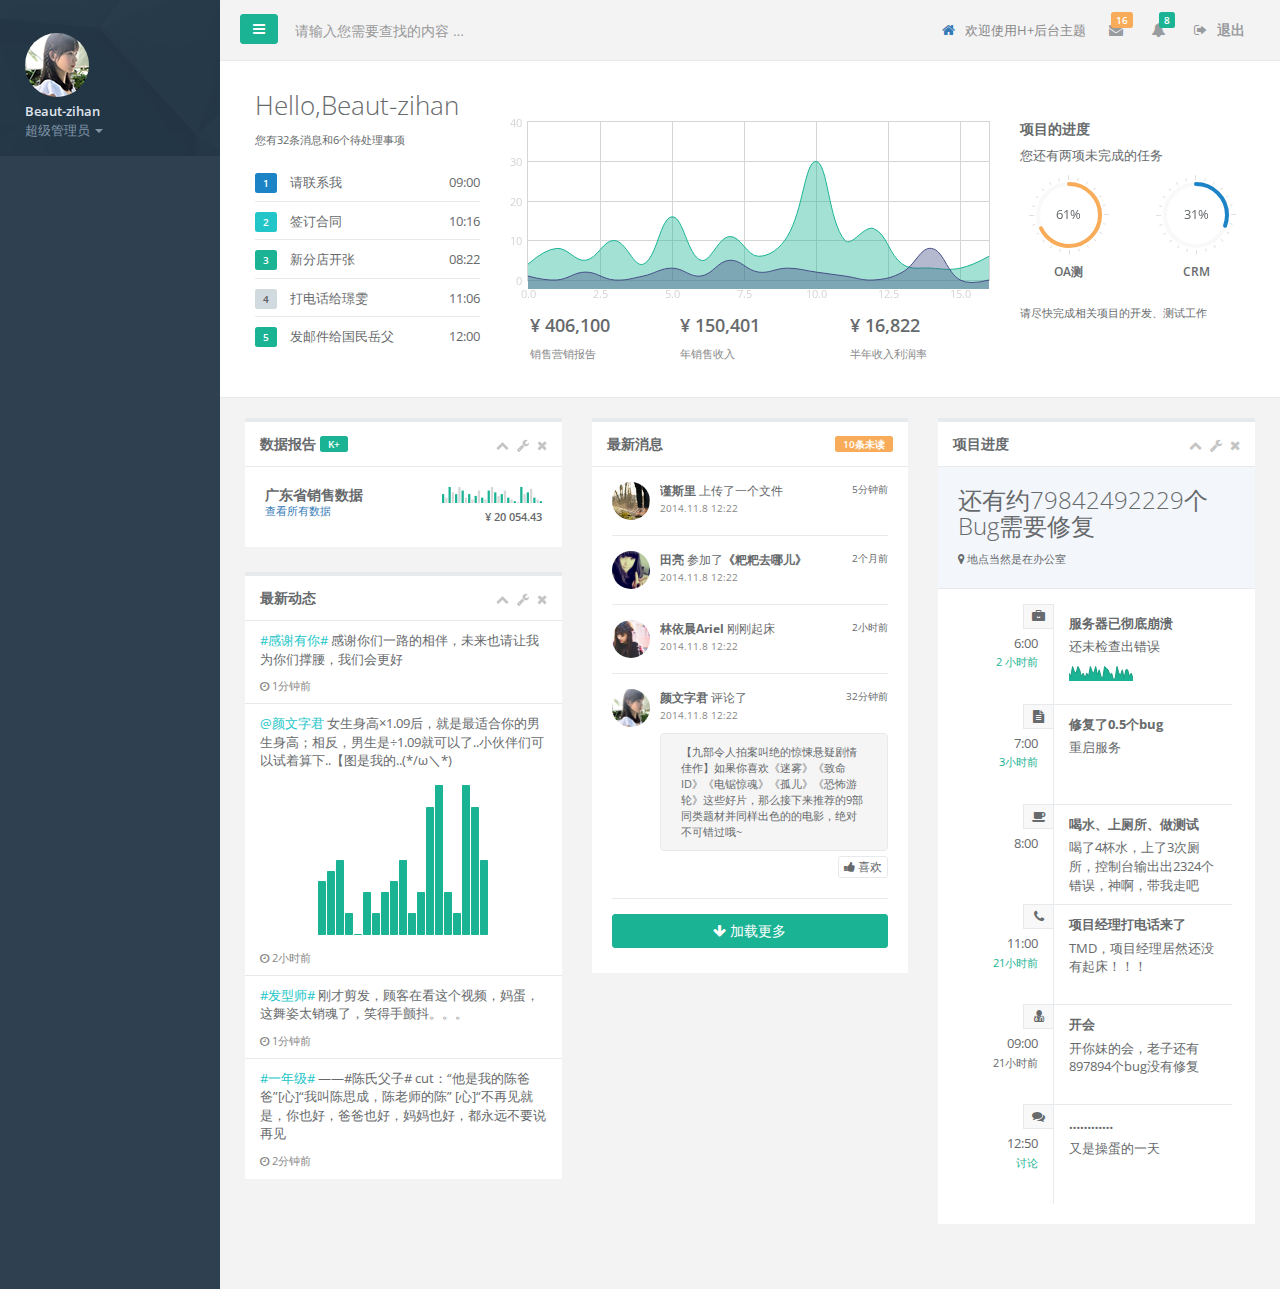
==== jfinal_maven/src/main/webapp/index.html @ b1e6da29 "dd" ====
<!DOCTYPE html>
<html>

<head>

    <meta charset="utf-8">
    <meta name="viewport" content="width=device-width, initial-scale=1.0"><meta name="renderer" content="webkit">

    <title>H+ 后台主题UI框架 - 主页</title>
    <meta name="keywords" content="H+后台主题,后台bootstrap框架,会员中心主题,后台HTML,响应式后台">
    <meta name="description" content="H+是一个完全响应式，基于Bootstrap3最新版本开发的扁平化主题，她采用了主流的左右两栏式布局，使用了Html5+CSS3等现代技术">

    <link href="css/bootstrap.min.css?v=3.4.0" rel="stylesheet">
    <link href="font-awesome/css/font-awesome.css" rel="stylesheet">

    <!-- Morris -->
    <link href="css/plugins/morris/morris-0.4.3.min.css" rel="stylesheet">

    <!-- Gritter -->
    <link href="js/plugins/gritter/jquery.gritter.css" rel="stylesheet">

    <link href="css/animate.css" rel="stylesheet">
    <link href="css/style.css?v=2.2.0" rel="stylesheet">

</head>

<body>
    <div id="wrapper">
        <nav class="navbar-default navbar-static-side" role="navigation">
            <div class="sidebar-collapse">
                <ul class="nav" id="side-menu">
                    <li class="nav-header">
                        <div class="dropdown profile-element"> <span>
                            <img alt="image" class="img-circle" src="img/profile_small.jpg" />
                             </span>
                            <a data-toggle="dropdown" class="dropdown-toggle" href="index.html#">
                                <span class="clear"> <span class="block m-t-xs"> <strong class="font-bold">Beaut-zihan</strong>
                             </span>  <span class="text-muted text-xs block">超级管理员 <b class="caret"></b></span> </span>
                            </a>
                            <ul class="dropdown-menu animated fadeInRight m-t-xs">
                                <li><a href="form_avatar.html">修改头像</a>
                                </li>
                                <li><a href="profile.html">个人资料</a>
                                </li>
                                <li><a href="contacts.html">联系我们</a>
                                </li>
                                <li><a href="mailbox.html">信箱</a>
                                </li>
                                <li class="divider"></li>
                                <li><a href="login.html">安全退出</a>
                                </li>
                            </ul>
                        </div>
                        <div class="logo-element">
                            H+
                        </div>
                   </li>
                    <!--<li class="active">
                        <a href="index.html"><i class="fa fa-th-large"></i> <span class="nav-label">主页</span> <span class="fa arrow"></span></a>
                        <ul class="nav nav-second-level">
                            <li class="active"><a href="index_1.html">主页示例一</a>
                            </li>
                            <li><a href="index_2.html">主页示例二</a>
                            </li>
                            <li><a href="index_3.html">主页示例三</a>
                            </li>
                            <li><a href="index_4.html">主页示例四</a>
                            </li>
                        </ul>
                    </li>
                    <li>
                        <a href="layouts.html"><i class="fa fa-columns"></i> <span class="nav-label">布局</span><span class="label label-danger pull-right">2.0</span></a>
                    </li><--></-->
                   
               </ul>
            </div>
        </nav>

        <div id="page-wrapper" class="gray-bg dashbard-1">
            <div class="row border-bottom">
                <nav class="navbar navbar-static-top" role="navigation" style="margin-bottom: 0">
                    <div class="navbar-header">
                        <a class="navbar-minimalize minimalize-styl-2 btn btn-primary "><i class="fa fa-bars"></i> </a>
                        <form role="search" class="navbar-form-custom" method="post" action="search_results.html">
                            <div class="form-group">
                                <input type="text" placeholder="请输入您需要查找的内容 …" class="form-control" name="top-search" id="top-search">
                            </div>
                        </form>
                    </div>
                    <ul class="nav navbar-top-links navbar-right">
                        <li>
                            <span class="m-r-sm text-muted welcome-message"><a href="index.html" title="返回首页"><i class="fa fa-home"></i></a>欢迎使用H+后台主题</span>
                        </li>
                        <li class="dropdown">
                            <a class="dropdown-toggle count-info" data-toggle="dropdown" href="index.html#">
                                <i class="fa fa-envelope"></i>  <span class="label label-warning">16</span>
                            </a>
                            <ul class="dropdown-menu dropdown-messages">
                                <li>
                                    <div class="dropdown-messages-box">
                                        <a href="profile.html" class="pull-left">
                                            <img alt="image" class="img-circle" src="img/a7.jpg">
                                        </a>
                                        <div class="media-body">
                                            <small class="pull-right">46小时前</small>
                                            <strong>小四</strong> 项目已处理完结
                                            <br>
                                            <small class="text-muted">3天前 2014.11.8</small>
                                        </div>
                                    </div>
                                </li>
                                <li class="divider"></li>
                                <li>
                                    <div class="dropdown-messages-box">
                                        <a href="profile.html" class="pull-left">
                                            <img alt="image" class="img-circle" src="img/a4.jpg">
                                        </a>
                                        <div class="media-body ">
                                            <small class="pull-right text-navy">25小时前</small>
                                            <strong>国民岳父</strong> 这是一条测试信息
                                            <br>
                                            <small class="text-muted">昨天</small>
                                        </div>
                                    </div>
                                </li>
                                <li class="divider"></li>
                                <li>
                                    <div class="text-center link-block">
                                        <a href="mailbox.html">
                                            <i class="fa fa-envelope"></i>  <strong> 查看所有消息</strong>
                                        </a>
                                    </div>
                                </li>
                            </ul>
                        </li>
                        <li class="dropdown">
                            <a class="dropdown-toggle count-info" data-toggle="dropdown" href="index.html#">
                                <i class="fa fa-bell"></i>  <span class="label label-primary">8</span>
                            </a>
                            <ul class="dropdown-menu dropdown-alerts">
                                <li>
                                    <a href="mailbox.html">
                                        <div>
                                            <i class="fa fa-envelope fa-fw"></i> 您有16条未读消息
                                            <span class="pull-right text-muted small">4分钟前</span>
                                        </div>
                                    </a>
                                </li>
                                <li class="divider"></li>
                                <li>
                                    <a href="profile.html">
                                        <div>
                                            <i class="fa fa-qq fa-fw"></i> 3条新回复
                                            <span class="pull-right text-muted small">12分钟钱</span>
                                        </div>
                                    </a>
                                </li>
                                <li class="divider"></li>
                                <li>
                                    <div class="text-center link-block">
                                        <a href="notifications.html">
                                            <strong>查看所有 </strong>
                                            <i class="fa fa-angle-right"></i>
                                        </a>
                                    </div>
                                </li>
                            </ul>
                        </li>


                        <li>
                            <a href="login.html">
                                <i class="fa fa-sign-out"></i> 退出
                            </a>
                        </li>
                    </ul>

                </nav>
            </div>
            <div class="row  border-bottom white-bg dashboard-header">
                <div class="col-sm-3">
                    <h2>Hello,Beaut-zihan</h2>
                    <small>您有32条消息和6个待处理事项</small>
                    <ul class="list-group clear-list m-t">
                        <li class="list-group-item fist-item">
                            <span class="pull-right">
                                    09:00
                                </span>
                            <span class="label label-success">1</span> 请联系我
                        </li>
                        <li class="list-group-item">
                            <span class="pull-right">
                                    10:16
                                </span>
                            <span class="label label-info">2</span> 签订合同
                        </li>
                        <li class="list-group-item">
                            <span class="pull-right">
                                    08:22
                                </span>
                            <span class="label label-primary">3</span> 新分店开张
                        </li>
                        <li class="list-group-item">
                            <span class="pull-right">
                                    11:06
                                </span>
                            <span class="label label-default">4</span> 打电话给璟雯
                        </li>
                        <li class="list-group-item">
                            <span class="pull-right">
                                    12:00
                                </span>
                            <span class="label label-primary">5</span> 发邮件给国民岳父
                        </li>
                    </ul>
                </div>
                <div class="col-sm-6">
                    <div class="flot-chart dashboard-chart">
                        <div class="flot-chart-content" id="flot-dashboard-chart"></div>
                    </div>
                    <div class="row text-left">
                        <div class="col-xs-4">
                            <div class=" m-l-md">
                                <span class="h4 font-bold m-t block">&yen; 406,100</span>
                                <small class="text-muted m-b block">销售营销报告</small>
                            </div>
                        </div>
                        <div class="col-xs-4">
                            <span class="h4 font-bold m-t block">&yen; 150,401</span>
                            <small class="text-muted m-b block">年销售收入</small>
                        </div>
                        <div class="col-xs-4">
                            <span class="h4 font-bold m-t block">&yen; 16,822</span>
                            <small class="text-muted m-b block">半年收入利润率</small>
                        </div>

                    </div>
                </div>
                <div class="col-sm-3">
                    <div class="statistic-box">
                        <h4>
                            项目的进度
                        </h4>
                        <p>
                            您还有两项未完成的任务
                        </p>
                        <div class="row text-center">
                            <div class="col-lg-6">
                                <div class="chart easypiechart inline" data-percent="73"><span class="easypie-text">61%</span>
                                </div>
                                <h5>OA测</h5>
                            </div>
                            <div class="col-lg-6">
                                <div class="chart2 easypiechart inline" data-percent="33"><span class="easypie-text">31%</span>
                                </div>
                                <h5>CRM</h5>
                            </div>
                        </div>
                        <div class="m-t">
                            <small>请尽快完成相关项目的开发、测试工作</small>
                        </div>

                    </div>
                </div>

            </div>
            <div class="row">
                <div class="col-lg-12">
                    <div class="wrapper wrapper-content">
                        <div class="row">
                            <div class="col-lg-4">
                                <div class="ibox float-e-margins">
                                    <div class="ibox-title">
                                        <h5>数据报告</h5>  <span class="label label-primary">K+</span>
                                        <div class="ibox-tools">
                                            <a class="collapse-link">
                                                <i class="fa fa-chevron-up"></i>
                                            </a>
                                            <a class="dropdown-toggle" data-toggle="dropdown" href="index.html#">
                                                <i class="fa fa-wrench"></i>
                                            </a>
                                            <ul class="dropdown-menu dropdown-user">
                                                <li><a href="index.html#">选项1</a>
                                                </li>
                                                <li><a href="index.html#">选项2</a>
                                                </li>
                                            </ul>
                                            <a class="close-link">
                                                <i class="fa fa-times"></i>
                                            </a>
                                        </div>
                                    </div>
                                    <div class="ibox-content">
                                        <div>

                                            <div class="pull-right text-right">

                                                <span class="bar_dashboard">5,3,9,6,5,9,7,3,5,2,4,7,3,2,7,9,6,4,5,7,3,2,1,0,9,5,6,8,3,2,1</span>
                                                <br/>
                                                <small class="font-bold">&yen; 20 054.43</small>
                                            </div>
                                            <h4>广东省销售数据
                                            <br/>
                                            <small class="m-r"><a href="graph_flot.html"> 查看所有数据</a> </small>
                                        </h4>
                                        </div>
                                    </div>
                                </div>
                                <div class="ibox float-e-margins">
                                    <div class="ibox-title">
                                        <h5>最新动态</h5>
                                        <div class="ibox-tools">
                                            <a class="collapse-link">
                                                <i class="fa fa-chevron-up"></i>
                                            </a>
                                            <a class="dropdown-toggle" data-toggle="dropdown" href="index.html#">
                                                <i class="fa fa-wrench"></i>
                                            </a>
                                            <ul class="dropdown-menu dropdown-user">
                                                <li><a href="index.html#">选项1</a>
                                                </li>
                                                <li><a href="index.html#">选项2</a>
                                                </li>
                                            </ul>
                                            <a class="close-link">
                                                <i class="fa fa-times"></i>
                                            </a>
                                        </div>
                                    </div>
                                    <div class="ibox-content no-padding">
                                        <ul class="list-group">
                                            <li class="list-group-item">
                                                <p><a class="text-info" href="index.html#">#感谢有你#</a> 感谢你们一路的相伴，未来也请让我为你们撑腰，我们会更好</p>
                                                <small class="block text-muted"><i class="fa fa-clock-o"></i> 1分钟前</small>
                                            </li>
                                            <li class="list-group-item">
                                                <p><a class="text-info" href="index.html#">@颜文字君</a> 女生身高×1.09后，就是最适合你的男生身高；相反，男生是÷1.09就可以了..小伙伴们可以试着算下..【图是我的..(*/ω＼*)</p>
                                                <div class="text-center m">
                                                    <span id="sparkline8"></span>
                                                </div>
                                                <small class="block text-muted"><i class="fa fa-clock-o"></i> 2小时前</small>
                                            </li>

                                            <li class="list-group-item">
                                                <p><a class="text-info" href="index.html#">#发型师#</a> 刚才剪发，顾客在看这个视频，妈蛋，这舞姿太销魂了，笑得手颤抖。。。</p>
                                                <small class="block text-muted"><i class="fa fa-clock-o"></i> 1分钟前</small>
                                            </li>
                                            <li class="list-group-item">
                                                <p><a class="text-info" href="index.html#">#一年级#</a> ——#陈氏父子# cut：“他是我的陈爸爸”[心]“我叫陈思成，陈老师的陈” [心]“不再见就是，你也好，爸爸也好，妈妈也好，都永远不要说再见</p>
                                                <small class="block text-muted"><i class="fa fa-clock-o"></i> 2分钟前</small>
                                            </li>
                                        </ul>
                                    </div>
                                </div>
                            </div>
                            <div class="col-lg-4">
                                <div class="ibox float-e-margins">
                                    <div class="ibox-title">
                                        <h5>最新消息</h5>
                                        <div class="ibox-tools">
                                            <span class="label label-warning-light">10条未读</span>
                                        </div>
                                    </div>
                                    <div class="ibox-content">

                                        <div>
                                            <div class="feed-activity-list">

                                                <div class="feed-element">
                                                    <a href="profile.html" class="pull-left">
                                                        <img alt="image" class="img-circle" src="img/profile.jpg">
                                                    </a>
                                                    <div class="media-body ">
                                                        <small class="pull-right">5分钟前</small>
                                                        <strong>谨斯里</strong> 上传了一个文件
                                                        <br>
                                                        <small class="text-muted">2014.11.8 12:22</small>

                                                    </div>
                                                </div>

                                                <div class="feed-element">
                                                    <a href="profile.html" class="pull-left">
                                                        <img alt="image" class="img-circle" src="img/a2.jpg">
                                                    </a>
                                                    <div class="media-body ">
                                                        <small class="pull-right">2个月前</small>
                                                        <strong>田亮</strong> 参加了<strong>《粑粑去哪儿》</strong> 
                                                        <br>
                                                        <small class="text-muted">2014.11.8 12:22</small>
                                                    </div>
                                                </div>
                                                <div class="feed-element">
                                                    <a href="profile.html" class="pull-left">
                                                        <img alt="image" class="img-circle" src="img/a3.jpg">
                                                    </a>
                                                    <div class="media-body ">
                                                        <small class="pull-right">2小时前</small>
                                                        <strong>林依晨Ariel</strong> 刚刚起床
                                                        <br>
                                                        <small class="text-muted">2014.11.8 12:22</small>
                                                    </div>
                                                </div>
                                                <div class="feed-element">
                                                    <a href="profile.html" class="pull-left">
                                                        <img alt="image" class="img-circle" src="img/a5.jpg">
                                                    </a>
                                                    <div class="media-body ">
                                                        <small class="pull-right">32分钟前</small>
                                                        <strong>颜文字君</strong> 评论了
                                                        <br>
                                                        <small class="text-muted">2014.11.8 12:22</small>
                                                        <div class="well">
                                                            【九部令人拍案叫绝的惊悚悬疑剧情佳作】如果你喜欢《迷雾》《致命ID》《电锯惊魂》《孤儿》《恐怖游轮》这些好片，那么接下来推荐的9部同类题材并同样出色的的电影，绝对不可错过哦~
                                                        </div>
                                                        <div class="pull-right">
                                                            <a class="btn btn-xs btn-white"><i class="fa fa-thumbs-up"></i> 喜欢 </a>
                                                        </div>
                                                    </div>
                                                </div>
                                            </div>

                                            <button class="btn btn-primary btn-block m-t"><i class="fa fa-arrow-down"></i> 加载更多</button>

                                        </div>

                                    </div>
                                </div>

                            </div>
                            <div class="col-lg-4">
                                <div class="ibox float-e-margins">
                                    <div class="ibox-title">
                                        <h5>项目进度</h5>
                                        <div class="ibox-tools">
                                            <a class="collapse-link">
                                                <i class="fa fa-chevron-up"></i>
                                            </a>
                                            <a class="dropdown-toggle" data-toggle="dropdown" href="index.html#">
                                                <i class="fa fa-wrench"></i>
                                            </a>
                                            <ul class="dropdown-menu dropdown-user">
                                                <li><a href="index.html#">选项1</a>
                                                </li>
                                                <li><a href="index.html#">选项2</a>
                                                </li>
                                            </ul>
                                            <a class="close-link">
                                                <i class="fa fa-times"></i>
                                            </a>
                                        </div>
                                    </div>
                                    <div class="ibox-content ibox-heading">
                                        <h3>还有约79842492229个Bug需要修复</h3>
                                        <small><i class="fa fa-map-marker"></i> 地点当然是在办公室</small>
                                    </div>
                                    <div class="ibox-content timeline">

                                        <div class="timeline-item">
                                            <div class="row">
                                                <div class="col-xs-3 date">
                                                    <i class="fa fa-briefcase"></i>
                                                    6:00
                                                    <br/>
                                                    <small class="text-navy">2 小时前</small>
                                                </div>
                                                <div class="col-xs-7 content no-top-border">
                                                    <p class="m-b-xs"><strong>服务器已彻底崩溃</strong>
                                                    </p>

                                                    <p>还未检查出错误</p>

                                                    <p><span data-diameter="40" class="updating-chart">5,3,9,6,5,9,7,3,5,2,5,3,9,6,5,9,4,7,3,2,9,8,7,4,5,1,2,9,5,4,7,2,7,7,3,5,2</span>
                                                    </p>
                                                </div>
                                            </div>
                                        </div>
                                        <div class="timeline-item">
                                            <div class="row">
                                                <div class="col-xs-3 date">
                                                    <i class="fa fa-file-text"></i>
                                                    7:00
                                                    <br/>
                                                    <small class="text-navy">3小时前</small>
                                                </div>
                                                <div class="col-xs-7 content">
                                                    <p class="m-b-xs"><strong>修复了0.5个bug</strong>
                                                    </p>
                                                    <p>重启服务</p>
                                                </div>
                                            </div>
                                        </div>
                                        <div class="timeline-item">
                                            <div class="row">
                                                <div class="col-xs-3 date">
                                                    <i class="fa fa-coffee"></i>
                                                    8:00
                                                    <br/>
                                                </div>
                                                <div class="col-xs-7 content">
                                                    <p class="m-b-xs"><strong>喝水、上厕所、做测试</strong>
                                                    </p>
                                                    <p>
                                                        喝了4杯水，上了3次厕所，控制台输出出2324个错误，神啊，带我走吧
                                                    </p>
                                                </div>
                                            </div>
                                        </div>
                                        <div class="timeline-item">
                                            <div class="row">
                                                <div class="col-xs-3 date">
                                                    <i class="fa fa-phone"></i>
                                                    11:00
                                                    <br/>
                                                    <small class="text-navy">21小时前</small>
                                                </div>
                                                <div class="col-xs-7 content">
                                                    <p class="m-b-xs"><strong>项目经理打电话来了</strong>
                                                    </p>
                                                    <p>
                                                        TMD，项目经理居然还没有起床！！！
                                                    </p>
                                                </div>
                                            </div>
                                        </div>
                                        <div class="timeline-item">
                                            <div class="row">
                                                <div class="col-xs-3 date">
                                                    <i class="fa fa-user-md"></i>
                                                    09:00
                                                    <br/>
                                                    <small>21小时前</small>
                                                </div>
                                                <div class="col-xs-7 content">
                                                    <p class="m-b-xs"><strong>开会</strong>
                                                    </p>
                                                    <p>
                                                        开你妹的会，老子还有897894个bug没有修复
                                                    </p>
                                                </div>
                                            </div>
                                        </div>
                                        <div class="timeline-item">
                                            <div class="row">
                                                <div class="col-xs-3 date">
                                                    <i class="fa fa-comments"></i>
                                                    12:50
                                                    <br/>
                                                    <small class="text-navy">讨论</small>
                                                </div>
                                                <div class="col-xs-7 content">
                                                    <p class="m-b-xs"><strong>…………</strong>
                                                    </p>
                                                    <p>
                                                        又是操蛋的一天
                                                    </p>
                                                </div>
                                            </div>
                                        </div>

                                    </div>
                                </div>
                            </div>

                        </div>
                    </div>
                    <div class="footer" style="display: none;">
                        <div class="pull-right">
                            By：<a href="http://www.zi-han.net" target="_blank">zihan's blog</a>
                        </div>
                        <div>
                            <strong>Copyright</strong> H+ &copy; 2014
                        </div>
                    </div>
                </div>
            </div>

        </div>
    </div>


    <!-- Mainly scripts -->
    <script src="js/jquery-2.1.1.min.js"></script>
    <script src="js/bootstrap.min.js?v=3.4.0"></script>
    <script src="js/plugins/metisMenu/jquery.metisMenu.js"></script>
    <script src="js/plugins/slimscroll/jquery.slimscroll.min.js"></script>
    
    <!-- 菜单 -->
    <script src="js/demo1/main.js"></script>
    <script src="js/demo1/meun.js"></script>


    <!-- Flot -->
    <script src="js/plugins/flot/jquery.flot.js"></script>
    <script src="js/plugins/flot/jquery.flot.tooltip.min.js"></script>
    <script src="js/plugins/flot/jquery.flot.spline.js"></script>
    <script src="js/plugins/flot/jquery.flot.resize.js"></script>
    <script src="js/plugins/flot/jquery.flot.pie.js"></script>

    <!-- Peity -->
    <script src="js/plugins/peity/jquery.peity.min.js"></script>
    <script src="js/demo/peity-demo.js"></script>

    <!-- Custom and plugin javascript -->
    <script src="js/hplus.js?v=2.2.0"></script>
    <script src="js/plugins/pace/pace.min.js"></script>

    <!-- jQuery UI -->
    <script src="js/plugins/jquery-ui/jquery-ui.min.js"></script>

    <!-- GITTER -->
    <script src="js/plugins/gritter/jquery.gritter.min.js"></script>

    <!-- EayPIE -->
    <script src="js/plugins/easypiechart/jquery.easypiechart.js"></script>

    <!-- Sparkline -->
    <script src="js/plugins/sparkline/jquery.sparkline.min.js"></script>

    <!-- Sparkline demo data  -->
    <script src="js/demo/sparkline-demo.js"></script>
    
    <!--弹框-->
    <script src="layer/layer.js"></script>

    <script>
        $(document).ready(function () {
            WinMove();
            setTimeout(function () {
                $.gritter.add({
                    title: '您有2条未读信息',
                    text: '请前往<a href="mailbox.html" class="text-warning">收件箱</a>查看今日任务',
                    time: 10000
                });
            }, 2000);


            $('.chart').easyPieChart({
                barColor: '#f8ac59',
                //                scaleColor: false,
                scaleLength: 5,
                lineWidth: 4,
                size: 80
            });

            $('.chart2').easyPieChart({
                barColor: '#1c84c6',
                //                scaleColor: false,
                scaleLength: 5,
                lineWidth: 4,
                size: 80
            });

            var data1 = [
                [0, 4], [1, 8], [2, 5], [3, 10], [4, 4], [5, 16], [6, 5], [7, 11], [8, 6], [9, 11], [10, 30], [11, 10], [12, 13], [13, 4], [14, 3], [15, 3], [16, 6]
            ];
            var data2 = [
                [0, 1], [1, 0], [2, 2], [3, 0], [4, 1], [5, 3], [6, 1], [7, 5], [8, 2], [9, 3], [10, 2], [11, 1], [12, 0], [13, 2], [14, 8], [15, 0], [16, 0]
            ];
            $("#flot-dashboard-chart").length && $.plot($("#flot-dashboard-chart"), [
                data1, data2
            ], {
                series: {
                    lines: {
                        show: false,
                        fill: true
                    },
                    splines: {
                        show: true,
                        tension: 0.4,
                        lineWidth: 1,
                        fill: 0.4
                    },
                    points: {
                        radius: 0,
                        show: true
                    },
                    shadowSize: 2
                },
                grid: {
                    hoverable: true,
                    clickable: true,
                    tickColor: "#d5d5d5",
                    borderWidth: 1,
                    color: '#d5d5d5'
                },
                colors: ["#1ab394", "#464f88"],
                xaxis: {},
                yaxis: {
                    ticks: 4
                },
                tooltip: false
            });
        });
    </script>	
</body>

</html>
---- jfinal_maven/src/main/webapp/css/plugins/morris/morris-0.4.3.min.css ----
.morris-hover{position:absolute;z-index:1000;}.morris-hover.morris-default-style{border-radius:10px;padding:6px;color:#666;background:rgba(255, 255, 255, 0.8);border:solid 2px rgba(230, 230, 230, 0.8);font-family:sans-serif;font-size:12px;text-align:center;}.morris-hover.morris-default-style .morris-hover-row-label{font-weight:bold;margin:0.25em 0;}
.morris-hover.morris-default-style .morris-hover-point{white-space:nowrap;margin:0.1em 0;}
---- jfinal_maven/src/main/webapp/css/style.css ----
/*@import url("http://fonts.useso.com/css?family=Open+Sans:300,400,600,700&amp;lang=en");*/
@import url("http://fonts.googleapis.com/css?family=Open+Sans:300,400,600,700&amp;lang=en");
/*
 *
 *   H+ - Admin Theme
 *   version 2.2.0
 *
*/
h1,
h2,
h3,
h4,
h5,
h6 {
  font-weight: 100;
}
h1 {
  font-size: 30px;
}
h2 {
  font-size: 24px;
}
h3 {
  font-size: 16px;
}
h4 {
  font-size: 14px;
}
h5 {
  font-size: 12px;
}
h6 {
  font-size: 10px;
}
h3,
h4,
h5 {
  margin-top: 5px;
  font-weight: 600;
}
.nav > li > a {
  color: #a7b1c2;
  font-weight: 600;
  padding: 14px 20px 14px 25px;
}
.nav.navbar-right > li > a {
  color: #999c9e;
}
.nav > li.active > a {
  color: #ffffff;
}
.navbar-default .nav > li > a:hover,
.navbar-default .nav > li > a:focus {
  background-color: #293846;
  color: white;
}
.nav .open > a,
.nav .open > a:hover,
.nav .open > a:focus {
  background: #fff;
}
.nav.navbar-top-links > li > a:hover,
.nav.navbar-top-links > li > a:focus {
  background-color: transparent;
}
.nav > li > a i {
  margin-right: 6px;
}
.navbar {
  border: 0;
}
.navbar-default {
  background-color: transparent;
  border-color: #2f4050;
}
.navbar-top-links li {
  display: inline-block;
}
.navbar-top-links li:last-child {
  margin-right: 40px;
}

body.body-small .navbar-top-links li:last-child {
    margin-right: 10px;
}
.navbar-top-links li a {
  padding: 20px 10px;
  min-height: 50px;
}
.dropdown-menu {
  border: medium none;
  border-radius: 3px;
  box-shadow: 0 0 3px rgba(86, 96, 117, 0.7);
  display: none;
  float: left;
  font-size: 12px;
  left: 0;
  list-style: none outside none;
  padding: 0;
  position: absolute;
  text-shadow: none;
  top: 100%;
  z-index: 1000;
}
.dropdown-menu > li > a {
  border-radius: 3px;
  color: inherit;
  line-height: 25px;
  margin: 4px;
  text-align: left;
  font-weight: normal;
}
.dropdown-menu > li > a.font-bold {
  font-weight: 600;
}
.navbar-top-links .dropdown-menu li {
  display: block;
}
.navbar-top-links .dropdown-menu li:last-child {
  margin-right: 0;
}
.navbar-top-links .dropdown-menu li a {
  padding: 3px 20px;
  min-height: 0;
}
.navbar-top-links .dropdown-menu li a div {
  white-space: normal;
}
.navbar-top-links .dropdown-messages,
.navbar-top-links .dropdown-tasks,
.navbar-top-links .dropdown-alerts {
  width: 310px;
  min-width: 0;
}
.navbar-top-links .dropdown-messages {
  margin-left: 5px;
}
.navbar-top-links .dropdown-tasks {
  margin-left: -59px;
}
.navbar-top-links .dropdown-alerts {
  margin-left: -123px;
}
.navbar-top-links .dropdown-user {
  right: 0;
  left: auto;
}
.dropdown-messages,
.dropdown-alerts {
  padding: 10px 10px 10px 10px;
}
.dropdown-messages li a,
.dropdown-alerts li a {
  font-size: 12px;
}
.dropdown-messages li em,
.dropdown-alerts li em {
  font-size: 10px;
}
.nav.navbar-top-links .dropdown-alerts a {
  font-size: 12px;
}
.nav-header {
  padding: 33px 25px;
  background: url("patterns/header-profile.png") no-repeat;
}
.pace-done .nav-header {
  transition: all 0.5s;
}
.nav > li.active {
  border-left: 4px solid #19aa8d;
  background: #293846;
}
.nav.nav-second-level > li.active {
  border: none;
}
.nav.nav-second-level.collapse[style] {
  height: auto !important;
}
.nav-header a {
  color: #DFE4ED;
}
.nav-header .text-muted {
  color: #8095a8;
}
.minimalize-styl-2 {
  padding: 4px 12px;
  margin: 14px 5px 5px 20px;
  font-size: 14px;
  float: left;
}
.navbar-form-custom {
  float: left;
  height: 50px;
  padding: 0;
  width: 200px;
  display: inline-table;
}
.navbar-form-custom .form-group {
  margin-bottom: 0;
}
.nav.navbar-top-links a {
  font-size: 14px;
}
.navbar-form-custom .form-control {
  background: none repeat scroll 0 0 rgba(0, 0, 0, 0);
  border: medium none;
  font-size: 14px;
  height: 60px;
  margin: 0;
  z-index: 2000;
}
.count-info .label {
  line-height: 12px;
  padding: 2px 5px;
  position: absolute;
  right: 6px;
  top: 12px;
}
.arrow {
  float: right;
}
.fa.arrow:before {
  content: "\f104";
}
.active > a > .fa.arrow:before {
  content: "\f107";
}
.nav-second-level li,
.nav-third-level li {
  border-bottom: none !important;
}
.nav-second-level li a {
  padding: 7px 10px 7px 10px;
  padding-left: 52px;
}
.nav-third-level li a {
  padding-left: 62px;
}
.nav-second-level li:last-child {
  margin-bottom: 10px;
}
body:not(.fixed-sidebar):not(.canvas-menu).mini-navbar .nav li:hover > .nav-second-level,
.mini-navbar .nav li:focus > .nav-second-level {
  display: block;
  border-radius: 0 2px 2px 0;
  min-width: 140px;
  height: auto;
}
body.mini-navbar .navbar-default .nav > li > .nav-second-level li a {
  font-size: 12px;
  border-radius: 3px;
}
.fixed-nav .slimScrollDiv #side-menu {
  padding-bottom: 60px;
}
.mini-navbar .nav-second-level li a {
  padding: 10px 10px 10px 15px;
}
.mini-navbar .nav-second-level {
  position: absolute;
  left: 70px;
  top: 0px;
  background-color: #2f4050;
  padding: 10px 10px 10px 10px;
  font-size: 12px;
}
.canvas-menu.mini-navbar .nav-second-level {
  background: #293846;
}
.mini-navbar li.active .nav-second-level {
  left: 65px;
}
.navbar-default .special_link a {
  background: #1ab394;
  color: white;
}
.navbar-default .special_link a:hover {
  background: #17987e !important;
  color: white;
}
.navbar-default .special_link a span.label {
  background: #fff;
  color: #1ab394;
}
.navbar-default .landing_link a {
  background: #1cc09f;
  color: white;
}
.navbar-default .landing_link a:hover {
  background: #1ab394 !important;
  color: white;
}
.navbar-default .landing_link a span.label {
  background: #fff;
  color: #1cc09f;
}
.logo-element {
  text-align: center;
  font-size: 18px;
  font-weight: 600;
  color: white;
  display: none;
  padding: 18px 0;
}
.pace-done .navbar-static-side,
.pace-done .nav-header,
.pace-done li.active,
.pace-done #page-wrapper,
.pace-done .footer {
  -webkit-transition: all 0.5s;
  -moz-transition: all 0.5s;
  -o-transition: all 0.5s;
  transition: all 0.5s;
}
.navbar-fixed-top {
  background: #fff;
  transition-duration: 0.5s;
  border-bottom: 1px solid #e7eaec !important;
  z-index: 2030;
}
.navbar-fixed-top,
.navbar-static-top {
  background: #f3f3f4;
}
.fixed-nav #wrapper {
  margin-top: 60px;
}
.fixed-nav .minimalize-styl-2 {
  margin: 14px 5px 5px 15px;
}
.body-small .navbar-fixed-top {
  margin-left: 0px;
}
body.mini-navbar .navbar-static-side {
  width: 70px;
}
body.mini-navbar .profile-element,
body.mini-navbar .nav-label,
body.mini-navbar .navbar-default .nav li a span {
  display: none;
}
body.canvas-menu .profile-element {
  display: block;
}
body:not(.fixed-sidebar):not(.canvas-menu).mini-navbar .nav-second-level {
  display: none;
}
body.mini-navbar .navbar-default .nav > li > a {
  font-size: 16px;
}
body.mini-navbar .logo-element {
  display: block;
}
body.canvas-menu .logo-element {
  display: none;
}
body.mini-navbar .nav-header {
  padding: 0;
  background-color: #1ab394;
}
body.canvas-menu .nav-header {
  padding: 33px 25px;
}
body.mini-navbar #page-wrapper {
  margin: 0 0 0 70px;
}
body.fixed-sidebar.mini-navbar .footer,
body.canvas-menu.mini-navbar .footer {
  margin: 0 0 0 0 !important;
}
body.canvas-menu.mini-navbar #page-wrapper,
body.canvas-menu.mini-navbar .footer {
  margin: 0 0 0 0;
}
body.fixed-sidebar .navbar-static-side,
body.canvas-menu .navbar-static-side {
  position: fixed;
  width: 220px;
  z-index: 2001;
  height: 100%;
}
body.fixed-sidebar.mini-navbar .navbar-static-side {
  width: 0px;
}
body.fixed-sidebar.mini-navbar #page-wrapper {
  margin: 0 0 0 0px;
}
body.body-small.fixed-sidebar.mini-navbar #page-wrapper {
  margin: 0 0 0 220px;
}
body.body-small.fixed-sidebar.mini-navbar .navbar-static-side {
  width: 220px;
}
.fixed-sidebar.mini-navbar .nav li:focus > .nav-second-level,
.canvas-menu.mini-navbar .nav li:focus > .nav-second-level {
  display: block;
  height: auto;
}
body.fixed-sidebar.mini-navbar .navbar-default .nav > li > .nav-second-level li a {
  font-size: 12px;
  border-radius: 3px;
}
body.canvas-menu.mini-navbar .navbar-default .nav > li > .nav-second-level li a {
  font-size: 13px;
  border-radius: 3px;
}
.fixed-sidebar.mini-navbar .nav-second-level li a,
.canvas-menu.mini-navbar .nav-second-level li a {
  padding: 10px 10px 10px 15px;
}
.fixed-sidebar.mini-navbar .nav-second-level,
.canvas-menu.mini-navbar .nav-second-level {
  position: relative;
  padding: 0;
  font-size: 13px;
}
.fixed-sidebar.mini-navbar li.active .nav-second-level,
.canvas-menu.mini-navbar li.active .nav-second-level {
  left: 0px;
}
body.fixed-sidebar.mini-navbar .navbar-default .nav > li > a,
body.canvas-menu.mini-navbar .navbar-default .nav > li > a {
  font-size: 13px;
}
body.fixed-sidebar.mini-navbar .nav-label,
body.fixed-sidebar.mini-navbar .navbar-default .nav li a span,
body.canvas-menu.mini-navbar .nav-label,
body.canvas-menu.mini-navbar .navbar-default .nav li a span {
  display: inline;
}
body.canvas-menu.mini-navbar .navbar-default .nav li .profile-element a span {
  display: block;
}
.canvas-menu.mini-navbar .nav-second-level li a,
.fixed-sidebar.mini-navbar .nav-second-level li a {
  padding: 7px 10px 7px 52px;
}
.fixed-sidebar.mini-navbar .nav-second-level,
.canvas-menu.mini-navbar .nav-second-level {
  left: 0px;
}
body.canvas-menu nav.navbar-static-side {
  z-index: 2001;
  background: #2f4050;
  height: 100%;
  position: fixed;
  display: none;
}
body.canvas-menu.mini-navbar nav.navbar-static-side {
  display: block;
  width: 220px;
}
.top-navigation #page-wrapper {
  margin-left: 0;
}
.top-navigation .navbar-nav .dropdown-menu > .active > a {
  background: white;
  color: #1ab394;
  font-weight: bold;
}
.white-bg .navbar-fixed-top,
.white-bg .navbar-static-top {
  background: #fff;
}
.top-navigation .navbar {
  margin-bottom: 0;
}
.top-navigation .nav > li > a {
  padding: 15px 20px;
  color: #676a6c;
}
.top-navigation .nav > li a:hover,
.top-navigation .nav > li a:focus {
  background: #fff;
  color: #1ab394;
}
.top-navigation .nav > li.active {
  background: #fff;
  border: none;
}
.top-navigation .nav > li.active > a {
  color: #1ab394;
}
.top-navigation .navbar-right {
  margin-right: 10px;
}
.top-navigation .navbar-nav .dropdown-menu {
  box-shadow: none;
  border: 1px solid #e7eaec;
}
.top-navigation .dropdown-menu > li > a {
  margin: 0;
  padding: 7px 20px;
}
.navbar .dropdown-menu {
  margin-top: 0px;
}
.top-navigation .navbar-brand {
  background: #1ab394;
  color: #fff;
  padding: 15px 25px;
}
.top-navigation .navbar-top-links li:last-child {
  margin-right: 0;
}
.top-navigation.mini-navbar #page-wrapper,
.top-navigation.body-small.fixed-sidebar.mini-navbar #page-wrapper,
.mini-navbar .top-navigation #page-wrapper,
.body-small.fixed-sidebar.mini-navbar .top-navigation #page-wrapper,
.canvas-menu #page-wrapper {
  margin: 0;
}
.top-navigation.fixed-nav #wrapper,
.fixed-nav #wrapper.top-navigation {
  margin-top: 50px;
}
.top-navigation .footer.fixed {
  margin-left: 0 !important;
}
.top-navigation .wrapper.wrapper-content {
  padding: 40px;
}
.top-navigation.body-small .wrapper.wrapper-content,
.body-small .top-navigation .wrapper.wrapper-content {
  padding: 40px 0px 40px 0px;
}
.navbar-toggle {
  background-color: #1ab394;
  color: #fff;
  padding: 6px 12px;
  font-size: 14px;
}
.top-navigation .navbar-nav .open .dropdown-menu > li > a,
.top-navigation .navbar-nav .open .dropdown-menu .dropdown-header {
  padding: 10px 15px 10px 20px;
}
@media (max-width: 768px) {
  .top-navigation .navbar-header {
    display: block;
    float: none;
  }
}
.menu-visible-lg,
.menu-visible-md {
  display: none !important;
}
@media (min-width: 1200px) {
  .menu-visible-lg {
    display: block !important;
  }
}
@media (min-width: 992px) {
  .menu-visible-md {
    display: block !important;
  }
}
@media (max-width: 767px) {
  .menu-visible-md {
    display: block !important;
  }
  .menu-visible-lg {
    display: block !important;
  }
}
.btn {
  border-radius: 3px;
}
.float-e-margins .btn {
  margin-bottom: 5px;
}
.btn-w-m {
  min-width: 120px;
}
.btn-primary.btn-outline {
  color: #1ab394;
}
.btn-success.btn-outline {
  color: #1c84c6;
}
.btn-info.btn-outline {
  color: #23c6c8;
}
.btn-warning.btn-outline {
  color: #f8ac59;
}
.btn-danger.btn-outline {
  color: #ed5565;
}
.btn-primary.btn-outline:hover,
.btn-success.btn-outline:hover,
.btn-info.btn-outline:hover,
.btn-warning.btn-outline:hover,
.btn-danger.btn-outline:hover {
  color: #fff;
}
.btn-primary {
  background-color: #1ab394;
  border-color: #1ab394;
  color: #FFFFFF;
}
.btn-primary:hover,
.btn-primary:focus,
.btn-primary:active,
.btn-primary.active,
.open .dropdown-toggle.btn-primary {
  background-color: #18a689;
  border-color: #18a689;
  color: #FFFFFF;
}
.btn-primary:active,
.btn-primary.active,
.open .dropdown-toggle.btn-primary {
  background-image: none;
}
.btn-primary.disabled,
.btn-primary.disabled:hover,
.btn-primary.disabled:focus,
.btn-primary.disabled:active,
.btn-primary.disabled.active,
.btn-primary[disabled],
.btn-primary[disabled]:hover,
.btn-primary[disabled]:focus,
.btn-primary[disabled]:active,
.btn-primary.active[disabled],
fieldset[disabled] .btn-primary,
fieldset[disabled] .btn-primary:hover,
fieldset[disabled] .btn-primary:focus,
fieldset[disabled] .btn-primary:active,
fieldset[disabled] .btn-primary.active {
  background-color: #1dc5a3;
  border-color: #1dc5a3;
}
.btn-success {
  background-color: #1c84c6;
  border-color: #1c84c6;
  color: #FFFFFF;
}
.btn-success:hover,
.btn-success:focus,
.btn-success:active,
.btn-success.active,
.open .dropdown-toggle.btn-success {
  background-color: #1a7bb9;
  border-color: #1a7bb9;
  color: #FFFFFF;
}
.btn-success:active,
.btn-success.active,
.open .dropdown-toggle.btn-success {
  background-image: none;
}
.btn-success.disabled,
.btn-success.disabled:hover,
.btn-success.disabled:focus,
.btn-success.disabled:active,
.btn-success.disabled.active,
.btn-success[disabled],
.btn-success[disabled]:hover,
.btn-success[disabled]:focus,
.btn-success[disabled]:active,
.btn-success.active[disabled],
fieldset[disabled] .btn-success,
fieldset[disabled] .btn-success:hover,
fieldset[disabled] .btn-success:focus,
fieldset[disabled] .btn-success:active,
fieldset[disabled] .btn-success.active {
  background-color: #1f90d8;
  border-color: #1f90d8;
}
.btn-info {
  background-color: #23c6c8;
  border-color: #23c6c8;
  color: #FFFFFF;
}
.btn-info:hover,
.btn-info:focus,
.btn-info:active,
.btn-info.active,
.open .dropdown-toggle.btn-info {
  background-color: #21b9bb;
  border-color: #21b9bb;
  color: #FFFFFF;
}
.btn-info:active,
.btn-info.active,
.open .dropdown-toggle.btn-info {
  background-image: none;
}
.btn-info.disabled,
.btn-info.disabled:hover,
.btn-info.disabled:focus,
.btn-info.disabled:active,
.btn-info.disabled.active,
.btn-info[disabled],
.btn-info[disabled]:hover,
.btn-info[disabled]:focus,
.btn-info[disabled]:active,
.btn-info.active[disabled],
fieldset[disabled] .btn-info,
fieldset[disabled] .btn-info:hover,
fieldset[disabled] .btn-info:focus,
fieldset[disabled] .btn-info:active,
fieldset[disabled] .btn-info.active {
  background-color: #26d7d9;
  border-color: #26d7d9;
}
.btn-default {
  background-color: #c2c2c2;
  border-color: #c2c2c2;
  color: #FFFFFF;
}
.btn-default:hover,
.btn-default:focus,
.btn-default:active,
.btn-default.active,
.open .dropdown-toggle.btn-default {
  background-color: #bababa;
  border-color: #bababa;
  color: #FFFFFF;
}
.btn-default:active,
.btn-default.active,
.open .dropdown-toggle.btn-default {
  background-image: none;
}
.btn-default.disabled,
.btn-default.disabled:hover,
.btn-default.disabled:focus,
.btn-default.disabled:active,
.btn-default.disabled.active,
.btn-default[disabled],
.btn-default[disabled]:hover,
.btn-default[disabled]:focus,
.btn-default[disabled]:active,
.btn-default.active[disabled],
fieldset[disabled] .btn-default,
fieldset[disabled] .btn-default:hover,
fieldset[disabled] .btn-default:focus,
fieldset[disabled] .btn-default:active,
fieldset[disabled] .btn-default.active {
  background-color: #cccccc;
  border-color: #cccccc;
}
.btn-warning {
  background-color: #f8ac59;
  border-color: #f8ac59;
  color: #FFFFFF;
}
.btn-warning:hover,
.btn-warning:focus,
.btn-warning:active,
.btn-warning.active,
.open .dropdown-toggle.btn-warning {
  background-color: #f7a54a;
  border-color: #f7a54a;
  color: #FFFFFF;
}
.btn-warning:active,
.btn-warning.active,
.open .dropdown-toggle.btn-warning {
  background-image: none;
}
.btn-warning.disabled,
.btn-warning.disabled:hover,
.btn-warning.disabled:focus,
.btn-warning.disabled:active,
.btn-warning.disabled.active,
.btn-warning[disabled],
.btn-warning[disabled]:hover,
.btn-warning[disabled]:focus,
.btn-warning[disabled]:active,
.btn-warning.active[disabled],
fieldset[disabled] .btn-warning,
fieldset[disabled] .btn-warning:hover,
fieldset[disabled] .btn-warning:focus,
fieldset[disabled] .btn-warning:active,
fieldset[disabled] .btn-warning.active {
  background-color: #f9b66d;
  border-color: #f9b66d;
}
.btn-danger {
  background-color: #ed5565;
  border-color: #ed5565;
  color: #FFFFFF;
}
.btn-danger:hover,
.btn-danger:focus,
.btn-danger:active,
.btn-danger.active,
.open .dropdown-toggle.btn-danger {
  background-color: #ec4758;
  border-color: #ec4758;
  color: #FFFFFF;
}
.btn-danger:active,
.btn-danger.active,
.open .dropdown-toggle.btn-danger {
  background-image: none;
}
.btn-danger.disabled,
.btn-danger.disabled:hover,
.btn-danger.disabled:focus,
.btn-danger.disabled:active,
.btn-danger.disabled.active,
.btn-danger[disabled],
.btn-danger[disabled]:hover,
.btn-danger[disabled]:focus,
.btn-danger[disabled]:active,
.btn-danger.active[disabled],
fieldset[disabled] .btn-danger,
fieldset[disabled] .btn-danger:hover,
fieldset[disabled] .btn-danger:focus,
fieldset[disabled] .btn-danger:active,
fieldset[disabled] .btn-danger.active {
  background-color: #ef6776;
  border-color: #ef6776;
}
.btn-link {
  color: inherit;
}
.btn-link:hover,
.btn-link:focus,
.btn-link:active,
.btn-link.active,
.open .dropdown-toggle.btn-link {
  color: #1ab394;
  text-decoration: none;
}
.btn-link:active,
.btn-link.active,
.open .dropdown-toggle.btn-link {
  background-image: none;
}
.btn-link.disabled,
.btn-link.disabled:hover,
.btn-link.disabled:focus,
.btn-link.disabled:active,
.btn-link.disabled.active,
.btn-link[disabled],
.btn-link[disabled]:hover,
.btn-link[disabled]:focus,
.btn-link[disabled]:active,
.btn-link.active[disabled],
fieldset[disabled] .btn-link,
fieldset[disabled] .btn-link:hover,
fieldset[disabled] .btn-link:focus,
fieldset[disabled] .btn-link:active,
fieldset[disabled] .btn-link.active {
  color: #cacaca;
}
.btn-white {
  color: inherit;
  background: white;
  border: 1px solid #e7eaec;
}
.btn-white:hover,
.btn-white:focus,
.btn-white:active,
.btn-white.active,
.open .dropdown-toggle.btn-white {
  color: inherit;
  border: 1px solid #d2d2d2;
}
.btn-white:active,
.btn-white.active {
  box-shadow: 0 2px 5px rgba(0, 0, 0, 0.15) inset;
}
.btn-white:active,
.btn-white.active,
.open .dropdown-toggle.btn-white {
  background-image: none;
}
.btn-white.disabled,
.btn-white.disabled:hover,
.btn-white.disabled:focus,
.btn-white.disabled:active,
.btn-white.disabled.active,
.btn-white[disabled],
.btn-white[disabled]:hover,
.btn-white[disabled]:focus,
.btn-white[disabled]:active,
.btn-white.active[disabled],
fieldset[disabled] .btn-white,
fieldset[disabled] .btn-white:hover,
fieldset[disabled] .btn-white:focus,
fieldset[disabled] .btn-white:active,
fieldset[disabled] .btn-white.active {
  color: #cacaca;
}
.form-control,
.form-control:focus,
.has-error .form-control:focus,
.has-success .form-control:focus,
.has-warning .form-control:focus,
.navbar-collapse,
.navbar-form,
.navbar-form-custom .form-control:focus,
.navbar-form-custom .form-control:hover,
.open .btn.dropdown-toggle,
.panel,
.popover,
.progress,
.progress-bar {
  box-shadow: none;
}
.btn-outline {
  color: inherit;
  background-color: transparent;
  transition: all .5s;
}
.btn-rounded {
  border-radius: 50px;
}
.btn-large-dim {
  width: 90px;
  height: 90px;
  font-size: 42px;
}
button.dim {
  display: inline-block;
  color: #fff;
  text-decoration: none;
  text-transform: uppercase;
  text-align: center;
  padding-top: 6px;
  margin-right: 10px;
  position: relative;
  cursor: pointer;
  border-radius: 5px;
  font-weight: 600;
  margin-bottom: 20px !important;
}
button.dim:active {
  top: 3px;
}
button.btn-primary.dim {
  box-shadow: inset 0px 0px 0px #16987e, 0px 5px 0px 0px #16987e, 0px 10px 5px #999999;
}
button.btn-primary.dim:active {
  box-shadow: inset 0px 0px 0px #16987e, 0px 2px 0px 0px #16987e, 0px 5px 3px #999999;
}
button.btn-default.dim {
  box-shadow: inset 0px 0px 0px #b3b3b3, 0px 5px 0px 0px #b3b3b3, 0px 10px 5px #999999;
}
button.btn-default.dim:active {
  box-shadow: inset 0px 0px 0px #b3b3b3, 0px 2px 0px 0px #b3b3b3, 0px 5px 3px #999999;
}
button.btn-warning.dim {
  box-shadow: inset 0px 0px 0px #f79d3c, 0px 5px 0px 0px #f79d3c, 0px 10px 5px #999999;
}
button.btn-warning.dim:active {
  box-shadow: inset 0px 0px 0px #f79d3c, 0px 2px 0px 0px #f79d3c, 0px 5px 3px #999999;
}
button.btn-info.dim {
  box-shadow: inset 0px 0px 0px #1eacae, 0px 5px 0px 0px #1eacae, 0px 10px 5px #999999;
}
button.btn-info.dim:active {
  box-shadow: inset 0px 0px 0px #1eacae, 0px 2px 0px 0px #1eacae, 0px 5px 3px #999999;
}
button.btn-success.dim {
  box-shadow: inset 0px 0px 0px #1872ab, 0px 5px 0px 0px #1872ab, 0px 10px 5px #999999;
}
button.btn-success.dim:active {
  box-shadow: inset 0px 0px 0px #1872ab, 0px 2px 0px 0px #1872ab, 0px 5px 3px #999999;
}
button.btn-danger.dim {
  box-shadow: inset 0px 0px 0px #ea394c, 0px 5px 0px 0px #ea394c, 0px 10px 5px #999999;
}
button.btn-danger.dim:active {
  box-shadow: inset 0px 0px 0px #ea394c, 0px 2px 0px 0px #ea394c, 0px 5px 3px #999999;
}
button.dim:before {
  font-size: 50px;
  line-height: 1em;
  font-weight: normal;
  color: #fff;
  display: block;
  padding-top: 10px;
}
button.dim:active:before {
  top: 7px;
  font-size: 50px;
}
.label {
  background-color: #d1dade;
  color: #5e5e5e;
  font-family: 'Open Sans';
  font-size: 10px;
  font-weight: 600;
  padding: 3px 8px;
  text-shadow: none;
}
.badge {
  background-color: #d1dade;
  color: #5e5e5e;
  font-family: 'Open Sans';
  font-size: 11px;
  font-weight: 600;
  padding-bottom: 4px;
  padding-left: 6px;
  padding-right: 6px;
  text-shadow: none;
}
.label-primary,
.badge-primary {
  background-color: #1ab394;
  color: #FFFFFF;
}
.label-success,
.badge-success {
  background-color: #1c84c6;
  color: #FFFFFF;
}
.label-warning,
.badge-warning {
  background-color: #f8ac59;
  color: #FFFFFF;
}
.label-warning-light,
.badge-warning-light {
  background-color: #f8ac59;
  color: #ffffff;
}
.label-danger,
.badge-danger {
  background-color: #ed5565;
  color: #FFFFFF;
}
.label-info,
.badge-info {
  background-color: #23c6c8;
  color: #FFFFFF;
}
.label-inverse,
.badge-inverse {
  background-color: #262626;
  color: #FFFFFF;
}
.label-white,
.badge-white {
  background-color: #FFFFFF;
  color: #5E5E5E;
}
.label-white,
.badge-disable {
  background-color: #2A2E36;
  color: #8B91A0;
}
/* TOOGLE SWICH */
.onoffswitch {
  position: relative;
  width: 64px;
  -webkit-user-select: none;
  -moz-user-select: none;
  -ms-user-select: none;
}
.onoffswitch-checkbox {
  display: none;
}
.onoffswitch-label {
  display: block;
  overflow: hidden;
  cursor: pointer;
  border: 2px solid #1ab394;
  border-radius: 2px;
}
.onoffswitch-inner {
  width: 200%;
  margin-left: -100%;
  -moz-transition: margin 0.3s ease-in 0s;
  -webkit-transition: margin 0.3s ease-in 0s;
  -o-transition: margin 0.3s ease-in 0s;
  transition: margin 0.3s ease-in 0s;
}
.onoffswitch-inner:before,
.onoffswitch-inner:after {
  float: left;
  width: 50%;
  height: 20px;
  padding: 0;
  line-height: 20px;
  font-size: 12px;
  color: white;
  font-family: Trebuchet, Arial, sans-serif;
  font-weight: bold;
  -moz-box-sizing: border-box;
  -webkit-box-sizing: border-box;
  box-sizing: border-box;
}
.onoffswitch-inner:before {
  content: "ON";
  padding-left: 10px;
  background-color: #1ab394;
  color: #FFFFFF;
}
.onoffswitch-inner:after {
  content: "OFF";
  padding-right: 10px;
  background-color: #FFFFFF;
  color: #999999;
  text-align: right;
}
.onoffswitch-switch {
  width: 20px;
  margin: 0px;
  background: #FFFFFF;
  border: 2px solid #1ab394;
  border-radius: 2px;
  position: absolute;
  top: 0;
  bottom: 0;
  right: 44px;
  -moz-transition: all 0.3s ease-in 0s;
  -webkit-transition: all 0.3s ease-in 0s;
  -o-transition: all 0.3s ease-in 0s;
  transition: all 0.3s ease-in 0s;
}
.onoffswitch-checkbox:checked + .onoffswitch-label .onoffswitch-inner {
  margin-left: 0;
}
.onoffswitch-checkbox:checked + .onoffswitch-label .onoffswitch-switch {
  right: 0px;
}
/* CHOSEN PLUGIN */
.chosen-container-single .chosen-single {
  background: #ffffff;
  box-shadow: none;
  -moz-box-sizing: border-box;
  background-color: #FFFFFF;
  border: 1px solid #CBD5DD;
  border-radius: 2px;
  cursor: text;
  height: auto !important;
  margin: 0;
  min-height: 30px;
  overflow: hidden;
  padding: 4px 12px;
  position: relative;
  width: 100%;
}
.chosen-container-multi .chosen-choices li.search-choice {
  background: #f1f1f1;
  border: 1px solid #ededed;
  border-radius: 2px;
  box-shadow: none;
  color: #333333;
  cursor: default;
  line-height: 13px;
  margin: 3px 0 3px 5px;
  padding: 3px 20px 3px 5px;
  position: relative;
}
/* PAGINATIN */
.pagination > .active > a,
.pagination > .active > span,
.pagination > .active > a:hover,
.pagination > .active > span:hover,
.pagination > .active > a:focus,
.pagination > .active > span:focus {
  background-color: #f4f4f4;
  border-color: #DDDDDD;
  color: inherit;
  cursor: default;
  z-index: 2;
}
.pagination > li > a,
.pagination > li > span {
  background-color: #FFFFFF;
  border: 1px solid #DDDDDD;
  color: inherit;
  float: left;
  line-height: 1.42857;
  margin-left: -1px;
  padding: 4px 10px;
  position: relative;
  text-decoration: none;
}
/* TOOLTIPS */
.tooltip-inner {
  background-color: #2F4050;
}
.tooltip.top .tooltip-arrow {
  border-top-color: #2F4050;
}
.tooltip.right .tooltip-arrow {
  border-right-color: #2F4050;
}
.tooltip.bottom .tooltip-arrow {
  border-bottom-color: #2F4050;
}
.tooltip.left .tooltip-arrow {
  border-left-color: #2F4050;
}
/* EASY PIE CHART*/
.easypiechart {
  position: relative;
  text-align: center;
}
.easypiechart .h2 {
  margin-left: 10px;
  margin-top: 10px;
  display: inline-block;
}
.easypiechart canvas {
  top: 0;
  left: 0;
}
.easypiechart .easypie-text {
  line-height: 1;
  position: absolute;
  top: 33px;
  width: 100%;
  z-index: 1;
}
.easypiechart img {
  margin-top: -4px;
}
.jqstooltip {
  -webkit-box-sizing: content-box;
  -moz-box-sizing: content-box;
  box-sizing: content-box;
}
/* FULLCALENDAR */
.fc-state-default {
  background-color: #ffffff;
  background-image: none;
  background-repeat: repeat-x;
  box-shadow: none;
  color: #333333;
  text-shadow: none;
}
.fc-state-default {
  border: 1px solid;
}
.fc-button {
  color: inherit;
  border: 1px solid #e7eaec;
  cursor: pointer;
  display: inline-block;
  height: 1.9em;
  line-height: 1.9em;
  overflow: hidden;
  padding: 0 0.6em;
  position: relative;
  white-space: nowrap;
}
.fc-state-active {
  background-color: #1ab394;
  border-color: #1ab394;
  color: #ffffff;
}
.fc-header-title h2 {
  font-size: 16px;
  font-weight: 600;
  color: inherit;
}
.fc-content .fc-widget-header,
.fc-content .fc-widget-content {
  border-color: #e7eaec;
  font-weight: normal;
}
.fc-border-separate tbody {
  background-color: #F8F8F8;
}
.fc-state-highlight {
  background: none repeat scroll 0 0 #FCF8E3;
}
.external-event {
  padding: 5px 10px;
  border-radius: 2px;
  cursor: pointer;
  margin-bottom: 5px;
}
.fc-ltr .fc-event-hori.fc-event-end,
.fc-rtl .fc-event-hori.fc-event-start {
  border-radius: 2px;
}
.fc-event,
.fc-agenda .fc-event-time,
.fc-event a {
  padding: 4px 6px;
  background-color: #1ab394;
  /* background color */
  border-color: #1ab394;
  /* border color */
}
.fc-event-time,
.fc-event-title {
  color: #717171;
  padding: 0 1px;
}
.ui-calendar .fc-event-time,
.ui-calendar .fc-event-title {
  color: #fff;
}
/* Chat */
.chat-activity-list .chat-element {
  border-bottom: 1px solid #e7eaec;
}
.chat-element:first-child {
  margin-top: 0;
}
.chat-element {
  padding-bottom: 15px;
}
.chat-element,
.chat-element .media {
  margin-top: 15px;
}
.chat-element,
.media-body {
  overflow: hidden;
}
.media-body {
  display: block;
  width: auto;
}
.chat-element > .pull-left {
  margin-right: 10px;
}
.chat-element img.img-circle,
.dropdown-messages-box img.img-circle {
  width: 38px;
  height: 38px;
}
.chat-element .well {
  border: 1px solid #e7eaec;
  box-shadow: none;
  margin-top: 10px;
  margin-bottom: 5px;
  padding: 10px 20px;
  font-size: 11px;
  line-height: 16px;
}
.chat-element .actions {
  margin-top: 10px;
}
.chat-element .photos {
  margin: 10px 0;
}
.right.chat-element > .pull-right {
  margin-left: 10px;
}
.chat-photo {
  max-height: 180px;
  border-radius: 4px;
  overflow: hidden;
  margin-right: 10px;
  margin-bottom: 10px;
}
.chat {
  margin: 0;
  padding: 0;
  list-style: none;
}
.chat li {
  margin-bottom: 10px;
  padding-bottom: 5px;
  border-bottom: 1px dotted #B3A9A9;
}
.chat li.left .chat-body {
  margin-left: 60px;
}
.chat li.right .chat-body {
  margin-right: 60px;
}
.chat li .chat-body p {
  margin: 0;
  color: #777777;
}
.panel .slidedown .glyphicon,
.chat .glyphicon {
  margin-right: 5px;
}
.chat-panel .panel-body {
  height: 350px;
  overflow-y: scroll;
}
/* LIST GROUP */
a.list-group-item.active,
a.list-group-item.active:hover,
a.list-group-item.active:focus {
  background-color: #1ab394;
  border-color: #1ab394;
  color: #FFFFFF;
  z-index: 2;
}
.list-group-item-heading {
  margin-top: 10px;
}
.list-group-item-text {
  margin: 0 0 10px;
  color: inherit;
  font-size: 12px;
  line-height: inherit;
}
.no-padding .list-group-item {
  border-left: none;
  border-right: none;
  border-bottom: none;
}
.no-padding .list-group-item:first-child {
  border-left: none;
  border-right: none;
  border-bottom: none;
  border-top: none;
}
.no-padding .list-group {
  margin-bottom: 0;
}
.list-group-item {
  background-color: inherit;
  border: 1px solid #e7eaec;
  display: block;
  margin-bottom: -1px;
  padding: 10px 15px;
  position: relative;
}
.elements-list .list-group-item {
  border-left: none;
  border-right: none;
  /*border-top: none;*/
  padding: 15px 25px;
}
.elements-list .list-group-item:first-child {
  border-left: none;
  border-right: none;
  border-top: none !important;
}
.elements-list .list-group {
  margin-bottom: 0;
}
.elements-list a {
  color: inherit;
}
.elements-list .list-group-item.active,
.elements-list .list-group-item:hover {
  background: #f3f3f4;
  color: inherit;
  border-color: #e7eaec;
  /*border-bottom: 1px solid #e7eaec;*/
  /*border-top: 1px solid #e7eaec;*/
  border-radius: 0;
}
.elements-list li.active {
  transition: none;
}
.element-detail-box {
  padding: 25px;
}
/* FLOT CHART  */
.flot-chart {
  display: block;
  height: 200px;
}
.widget .flot-chart.dashboard-chart {
  display: block;
  height: 120px;
  margin-top: 40px;
}
.flot-chart.dashboard-chart {
  display: block;
  height: 180px;
  margin-top: 40px;
}
.flot-chart-content {
  width: 100%;
  height: 100%;
}
.flot-chart-pie-content {
  width: 200px;
  height: 200px;
  margin: auto;
}
.jqstooltip {
  position: absolute;
  display: block;
  left: 0px;
  top: 0px;
  visibility: hidden;
  background: #2b303a;
  background-color: rgba(43, 48, 58, 0.8);
  color: white;
  text-align: left;
  white-space: nowrap;
  z-index: 10000;
  padding: 5px 5px 5px 5px;
  min-height: 22px;
  border-radius: 3px;
}
.jqsfield {
  color: white;
  text-align: left;
}
.h-200 {
  min-height: 200px;
}
.legendLabel {
  padding-left: 5px;
}
.stat-list li:first-child {
  margin-top: 0;
}
.stat-list {
  list-style: none;
  padding: 0;
  margin: 0;
}
.stat-percent {
  float: right;
}
.stat-list li {
  margin-top: 15px;
  position: relative;
}
/* DATATABLES */
table.dataTable thead .sorting,
table.dataTable thead .sorting_asc:after,
table.dataTable thead .sorting_desc,
table.dataTable thead .sorting_asc_disabled,
table.dataTable thead .sorting_desc_disabled {
  background: transparent;
}
table.dataTable thead .sorting_asc:after {
  float: right;
  font-family: fontawesome;
}
table.dataTable thead .sorting_desc:after {
  content: "\f0dd";
  float: right;
  font-family: fontawesome;
}
table.dataTable thead .sorting:after {
  content: "\f0dc";
  float: right;
  font-family: fontawesome;
  color: rgba(50, 50, 50, 0.5);
}
.dataTables_wrapper {
  padding-bottom: 30px;
}
/* CIRCLE */
.img-circle {
  border-radius: 50%;
}
.btn-circle {
  width: 30px;
  height: 30px;
  padding: 6px 0;
  border-radius: 15px;
  text-align: center;
  font-size: 12px;
  line-height: 1.428571429;
}
.btn-circle.btn-lg {
  width: 50px;
  height: 50px;
  padding: 10px 16px;
  border-radius: 25px;
  font-size: 18px;
  line-height: 1.33;
}
.btn-circle.btn-xl {
  width: 70px;
  height: 70px;
  padding: 10px 16px;
  border-radius: 35px;
  font-size: 24px;
  line-height: 1.33;
}
.show-grid [class^="col-"] {
  padding-top: 10px;
  padding-bottom: 10px;
  border: 1px solid #ddd;
  background-color: #eee !important;
}
.show-grid {
  margin: 15px 0;
}
/* ANIMATION */
.css-animation-box h1 {
  font-size: 44px;
}
.animation-efect-links a {
  padding: 4px 6px;
  font-size: 12px;
}
#animation_box {
  background-color: #f9f8f8;
  border-radius: 16px;
  width: 80%;
  margin: 0 auto;
  padding-top: 80px;
}
.animation-text-box {
  position: absolute;
  margin-top: 40px;
  left: 50%;
  margin-left: -100px;
  width: 200px;
}
.animation-text-info {
  position: absolute;
  margin-top: -60px;
  left: 50%;
  margin-left: -100px;
  width: 200px;
  font-size: 10px;
}
.animation-text-box h2 {
  font-size: 54px;
  font-weight: 600;
  margin-bottom: 5px;
}
.animation-text-box p {
  font-size: 12px;
  text-transform: uppercase;
}
/* PEACE */
.pace {
  -webkit-pointer-events: none;
  pointer-events: none;
  -webkit-user-select: none;
  -moz-user-select: none;
  user-select: none;
}
.pace-inactive {
  display: none;
}
.pace .pace-progress {
  background: #1ab394;
  position: fixed;
  z-index: 2000;
  top: 0;
  right: 100%;
  width: 100%;
  height: 2px;
}
.pace-inactive {
  display: none;
}
/* WIDGETS */
.widget {
  border-radius: 5px;
  padding: 15px 20px;
  margin-bottom: 10px;
  margin-top: 10px;
}
.widget.style1 h2 {
  font-size: 30px;
}
.widget h2,
.widget h3 {
  margin-top: 5px;
  margin-bottom: 0;
}
.widget-text-box {
  padding: 20px;
  border: 1px solid #e7eaec;
  background: #ffffff;
}
.widget-head-color-box {
  border-radius: 5px 5px 0px 0px;
  margin-top: 10px;
}
.widget .flot-chart {
  height: 100px;
}
.vertical-align div {
  display: inline-block;
  vertical-align: middle;
}
.vertical-align h2,
.vertical-align h3 {
  margin: 0;
}
.todo-list {
  list-style: none outside none;
  margin: 0;
  padding: 0;
  font-size: 14px;
}
.todo-list.small-list {
  font-size: 12px;
}
.todo-list.small-list > li {
  background: #f3f3f4;
  border-left: none;
  border-right: none;
  border-radius: 4px;
  color: inherit;
  margin-bottom: 2px;
  padding: 6px 6px 6px 12px;
}
.todo-list.small-list .btn-xs,
.todo-list.small-list .btn-group-xs > .btn {
  border-radius: 5px;
  font-size: 10px;
  line-height: 1.5;
  padding: 1px 2px 1px 5px;
}
.todo-list > li {
  background: #f3f3f4;
  border-left: 6px solid #e7eaec;
  border-right: 6px solid #e7eaec;
  border-radius: 4px;
  color: inherit;
  margin-bottom: 2px;
  padding: 10px;
}
.todo-list .handle {
  cursor: move;
  display: inline-block;
  font-size: 16px;
  margin: 0 5px;
}
.todo-list > li .label {
  font-size: 9px;
  margin-left: 10px;
}
.check-link {
  font-size: 16px;
}
.todo-completed {
  text-decoration: line-through;
}
.geo-statistic h1 {
  font-size: 36px;
  margin-bottom: 0;
}
.glyphicon.fa {
  font-family: "FontAwesome";
}
/* INPUTS */
.inline {
  display: inline-block !important;
}
.input-s-sm {
  width: 120px;
}
.input-s {
  width: 200px;
}
.input-s-lg {
  width: 250px;
}
.i-checks {
  padding-left: 0;
}
.form-control,
.single-line {
  background-color: #FFFFFF;
  background-image: none;
  border: 1px solid #e5e6e7;
  border-radius: 1px;
  color: inherit;
  display: block;
  padding: 6px 12px;
  transition: border-color 0.15s ease-in-out 0s, box-shadow 0.15s ease-in-out 0s;
  width: 100%;
  font-size: 14px;
}
.form-control:focus,
.single-line:focus {
  border-color: #1ab394 !important;
}
.has-success .form-control {
  border-color: #1ab394;
}
.has-warning .form-control {
  border-color: #f8ac59;
}
.has-error .form-control {
  border-color: #ed5565;
}
.has-success .control-label {
  color: #1ab394;
}
.has-warning .control-label {
  color: #f8ac59;
}
.has-error .control-label {
  color: #ed5565;
}
.input-group-addon {
  background-color: #fff;
  border: 1px solid #E5E6E7;
  border-radius: 1px;
  color: inherit;
  font-size: 14px;
  font-weight: 400;
  line-height: 1;
  padding: 6px 12px;
  text-align: center;
}
.spinner-buttons.input-group-btn .btn-xs {
  line-height: 1.13;
}
.spinner-buttons.input-group-btn {
  width: 20%;
}
.noUi-connect {
  background: none repeat scroll 0 0 #1ab394;
  box-shadow: none;
}
.slider_red .noUi-connect {
  background: none repeat scroll 0 0 #ed5565;
  box-shadow: none;
}
/* UI Sortable */
.ui-sortable .ibox-title {
  cursor: move;
}
.ui-sortable-placeholder {
  border: 1px dashed #cecece !important;
  visibility: visible !important;
  background: #e7eaec;
}
.ibox.ui-sortable-placeholder {
  margin: 0px 0px 23px !important;
}
/* SWITCHES */
.onoffswitch {
  position: relative;
  width: 54px;
  -webkit-user-select: none;
  -moz-user-select: none;
  -ms-user-select: none;
}
.onoffswitch-checkbox {
  display: none;
}
.onoffswitch-label {
  display: block;
  overflow: hidden;
  cursor: pointer;
  border: 2px solid #1AB394;
  border-radius: 3px;
}
.onoffswitch-inner {
  display: block;
  width: 200%;
  margin-left: -100%;
  -moz-transition: margin 0.3s ease-in 0s;
  -webkit-transition: margin 0.3s ease-in 0s;
  -o-transition: margin 0.3s ease-in 0s;
  transition: margin 0.3s ease-in 0s;
}
.onoffswitch-inner:before,
.onoffswitch-inner:after {
  display: block;
  float: left;
  width: 50%;
  height: 16px;
  padding: 0;
  line-height: 16px;
  font-size: 10px;
  color: white;
  font-family: Trebuchet, Arial, sans-serif;
  font-weight: bold;
  -moz-box-sizing: border-box;
  -webkit-box-sizing: border-box;
  box-sizing: border-box;
}
.onoffswitch-inner:before {
  content: "ON";
  padding-left: 7px;
  background-color: #1AB394;
  color: #FFFFFF;
}
.onoffswitch-inner:after {
  content: "OFF";
  padding-right: 7px;
  background-color: #FFFFFF;
  color: #919191;
  text-align: right;
}
.onoffswitch-switch {
  display: block;
  width: 18px;
  margin: 0px;
  background: #FFFFFF;
  border: 2px solid #1AB394;
  border-radius: 3px;
  position: absolute;
  top: 0;
  bottom: 0;
  right: 36px;
  -moz-transition: all 0.3s ease-in 0s;
  -webkit-transition: all 0.3s ease-in 0s;
  -o-transition: all 0.3s ease-in 0s;
  transition: all 0.3s ease-in 0s;
}
.onoffswitch-checkbox:checked + .onoffswitch-label .onoffswitch-inner {
  margin-left: 0;
}
.onoffswitch-checkbox:checked + .onoffswitch-label .onoffswitch-switch {
  right: 0px;
}
/* jqGrid */
.ui-jqgrid {
  -moz-box-sizing: content-box;
}
.ui-jqgrid-btable {
  border-collapse: separate;
}
.ui-jqgrid-htable {
  border-collapse: separate;
}
.ui-jqgrid-titlebar {
  height: 40px;
  line-height: 15px;
  color: #676a6c;
  background-color: #F9F9F9;
  text-shadow: 0 1px 0 rgba(255, 255, 255, 0.5);
}
.ui-jqgrid .ui-jqgrid-title {
  float: left;
  margin: 1.1em 1em 0.2em;
}
.ui-jqgrid .ui-jqgrid-titlebar {
  position: relative;
  border-left: 0px solid;
  border-right: 0px solid;
  border-top: 0px solid;
}
.ui-widget-header {
  background: none;
  background-image: none;
  background-color: #f5f5f6;
  text-transform: uppercase;
  border-top-left-radius: 0px;
  border-top-right-radius: 0px;
}
.ui-jqgrid tr.ui-row-ltr td {
  border-right-color: inherit;
  border-right-style: solid;
  border-right-width: 1px;
  text-align: left;
  border-color: #DDDDDD;
  background-color: inherit;
}
.ui-search-toolbar input[type="text"] {
  font-size: 12px;
  height: 15px;
  border: 1px solid #CCCCCC;
  border-radius: 0px;
}
.ui-state-default,
.ui-widget-content .ui-state-default,
.ui-widget-header .ui-state-default {
  background: #F9F9F9;
  border: 1px solid #DDDDDD;
  line-height: 15px;
  font-weight: bold;
  color: #676a6c;
  text-shadow: 0 1px 0 rgba(255, 255, 255, 0.5);
}
.ui-widget-content {
  box-sizing: content-box;
}
.ui-icon-triangle-1-n {
  background-position: 1px -16px;
}
.ui-jqgrid tr.ui-search-toolbar th {
  border-top-width: 0px !important;
  border-top-color: inherit !important;
  border-top-style: ridge !important;
}
.ui-state-hover,
.ui-widget-content .ui-state-hover,
.ui-state-focus,
.ui-widget-content .ui-state-focus,
.ui-widget-header .ui-state-focus {
  background: #f5f5f5;
  border-collapse: separate;
}
.ui-state-highlight,
.ui-widget-content .ui-state-highlight,
.ui-widget-header .ui-state-highlight {
  background: #f2fbff;
}
.ui-state-active,
.ui-widget-content .ui-state-active,
.ui-widget-header .ui-state-active {
  border: 1px solid #dddddd;
  background: #ffffff;
  font-weight: normal;
  color: #212121;
}
.ui-jqgrid .ui-pg-input {
  font-size: inherit;
  width: 50px;
  border: 1px solid #CCCCCC;
  height: 15px;
}
.ui-jqgrid .ui-pg-selbox {
  display: block;
  font-size: 1em;
  height: 25px;
  line-height: 18px;
  margin: 0;
  width: auto;
}
.ui-jqgrid .ui-pager-control {
  position: relative;
}
.ui-jqgrid .ui-jqgrid-pager {
  height: 32px;
  position: relative;
}
.ui-pg-table .navtable .ui-corner-all {
  border-radius: 0px;
}
.ui-jqgrid .ui-pg-button:hover {
  padding: 1px;
  border: 0px;
}
.ui-jqgrid .loading {
  position: absolute;
  top: 45%;
  left: 45%;
  width: auto;
  height: auto;
  z-index: 101;
  padding: 6px;
  margin: 5px;
  text-align: center;
  font-weight: bold;
  display: none;
  border-width: 2px !important;
  font-size: 11px;
}
.ui-jqgrid .form-control {
  height: 10px;
  width: auto;
  display: inline;
  padding: 10px 12px;
}
.ui-jqgrid-pager {
  height: 32px;
}
.ui-corner-all,
.ui-corner-top,
.ui-corner-left,
.ui-corner-tl {
  border-top-left-radius: 0;
}
.ui-corner-all,
.ui-corner-top,
.ui-corner-right,
.ui-corner-tr {
  border-top-right-radius: 0;
}
.ui-corner-all,
.ui-corner-bottom,
.ui-corner-left,
.ui-corner-bl {
  border-bottom-left-radius: 0;
}
.ui-corner-all,
.ui-corner-bottom,
.ui-corner-right,
.ui-corner-br {
  border-bottom-right-radius: 0;
}
.ui-widget-content {
  border: 1px solid #ddd;
}
.ui-jqgrid .ui-jqgrid-titlebar {
  padding: 0;
}
.ui-jqgrid .ui-jqgrid-titlebar {
  border-bottom: 1px solid #ddd;
}
.ui-jqgrid tr.jqgrow td {
  padding: 6px;
}
.ui-jqdialog .ui-jqdialog-titlebar {
  padding: 10px 10px;
}
.ui-jqdialog .ui-jqdialog-title {
  float: none !important;
}
.ui-jqdialog > .ui-resizable-se {
  position: absolute;
}
/* Nestable list */
.dd {
  position: relative;
  display: block;
  margin: 0;
  padding: 0;
  list-style: none;
  font-size: 13px;
  line-height: 20px;
}
.dd-list {
  display: block;
  position: relative;
  margin: 0;
  padding: 0;
  list-style: none;
}
.dd-list .dd-list {
  padding-left: 30px;
}
.dd-collapsed .dd-list {
  display: none;
}
.dd-item,
.dd-empty,
.dd-placeholder {
  display: block;
  position: relative;
  margin: 0;
  padding: 0;
  min-height: 20px;
  font-size: 13px;
  line-height: 20px;
}
.dd-handle {
  display: block;
  margin: 5px 0;
  padding: 5px 10px;
  color: #333;
  text-decoration: none;
  border: 1px solid #e7eaec;
  background: #f5f5f5;
  -webkit-border-radius: 3px;
  border-radius: 3px;
  box-sizing: border-box;
  -moz-box-sizing: border-box;
}
.dd-handle span {
  font-weight: bold;
}
.dd-handle:hover {
  background: #f0f0f0;
  cursor: pointer;
  font-weight: bold;
}
.dd-item > button {
  display: block;
  position: relative;
  cursor: pointer;
  float: left;
  width: 25px;
  height: 20px;
  margin: 5px 0;
  padding: 0;
  text-indent: 100%;
  white-space: nowrap;
  overflow: hidden;
  border: 0;
  background: transparent;
  font-size: 12px;
  line-height: 1;
  text-align: center;
  font-weight: bold;
}
.dd-item > button:before {
  content: '+';
  display: block;
  position: absolute;
  width: 100%;
  text-align: center;
  text-indent: 0;
}
.dd-item > button[data-action="collapse"]:before {
  content: '-';
}
#nestable2 .dd-item > button {
  font-family: FontAwesome;
  height: 34px;
  width: 33px;
  color: #c1c1c1;
}
#nestable2 .dd-item > button:before {
  content: "\f067";
}
#nestable2 .dd-item > button[data-action="collapse"]:before {
  content: "\f068";
}
.dd-placeholder,
.dd-empty {
  margin: 5px 0;
  padding: 0;
  min-height: 30px;
  background: #f2fbff;
  border: 1px dashed #b6bcbf;
  box-sizing: border-box;
  -moz-box-sizing: border-box;
}
.dd-empty {
  border: 1px dashed #bbb;
  min-height: 100px;
  background-color: #e5e5e5;
  background-image: -webkit-linear-gradient(45deg, #ffffff 25%, transparent 25%, transparent 75%, #ffffff 75%, #ffffff), -webkit-linear-gradient(45deg, #ffffff 25%, transparent 25%, transparent 75%, #ffffff 75%, #ffffff);
  background-image: -moz-linear-gradient(45deg, #ffffff 25%, transparent 25%, transparent 75%, #ffffff 75%, #ffffff), -moz-linear-gradient(45deg, #ffffff 25%, transparent 25%, transparent 75%, #ffffff 75%, #ffffff);
  background-image: linear-gradient(45deg, #ffffff 25%, transparent 25%, transparent 75%, #ffffff 75%, #ffffff), linear-gradient(45deg, #ffffff 25%, transparent 25%, transparent 75%, #ffffff 75%, #ffffff);
  background-size: 60px 60px;
  background-position: 0 0, 30px 30px;
}
.dd-dragel {
  position: absolute;
  z-index: 9999;
  pointer-events: none;
}
.dd-dragel > .dd-item .dd-handle {
  margin-top: 0;
}
.dd-dragel .dd-handle {
  -webkit-box-shadow: 2px 4px 6px 0 rgba(0, 0, 0, 0.1);
  box-shadow: 2px 4px 6px 0 rgba(0, 0, 0, 0.1);
}
/**
* Nestable Extras
*/
.nestable-lists {
  display: block;
  clear: both;
  padding: 30px 0;
  width: 100%;
  border: 0;
  border-top: 2px solid #ddd;
  border-bottom: 2px solid #ddd;
}
#nestable-menu {
  padding: 0;
  margin: 10px 0 20px 0;
}
#nestable-output,
#nestable2-output {
  width: 100%;
  font-size: 0.75em;
  line-height: 1.333333em;
  font-family: open sans, lucida grande, lucida sans unicode, helvetica, arial, sans-serif;
  padding: 5px;
  box-sizing: border-box;
  -moz-box-sizing: border-box;
}
#nestable2 .dd-handle {
  color: inherit;
  border: 1px dashed #e7eaec;
  background: #f3f3f4;
  padding: 10px;
}
#nestable2 .dd-handle:hover {
  /*background: #bbb;*/
}
#nestable2 span.label {
  margin-right: 10px;
}
#nestable-output,
#nestable2-output {
  font-size: 12px;
  padding: 25px;
  box-sizing: border-box;
  -moz-box-sizing: border-box;
}
/* CodeMirror */
.CodeMirror {
  border: 1px solid #eee;
  height: auto;
}
.CodeMirror-scroll {
  overflow-y: hidden;
  overflow-x: auto;
}
/* Google Maps */
.google-map {
  height: 300px;
}
/* Validation */
label.error {
  color: #cc5965;
  display: inline-block;
  margin-left: 5px;
}
.form-control.error {
  border: 1px dotted #cc5965;
}
/* ngGrid */
.gridStyle {
  border: 1px solid #d4d4d4;
  width: 100%;
  height: 400px;
}
.gridStyle2 {
  border: 1px solid #d4d4d4;
  width: 500px;
  height: 300px;
}
.ngH eaderCell {
  border-right: none;
  border-bottom: 1px solid #e7eaec;
}
.ngCell {
  border-right: none;
}
.ngTopPanel {
  background: #F5F5F6;
}
.ngRow.even {
  background: #f9f9f9;
}
.ngRow.selected {
  background: #EBF2F1;
}
.ngRow {
  border-bottom: 1px solid #e7eaec;
}
.ngCell {
  background-color: transparent;
}
.ngHeaderCell {
  border-right: none;
}
/* Toastr custom style */
#toast-container > .toast {
  background-image: none !important;
}
#toast-container > .toast:before {
  position: fixed;
  font-family: FontAwesome;
  font-size: 24px;
  line-height: 24px;
  float: left;
  color: #FFF;
  padding-right: 0.5em;
  margin: auto 0.5em auto -1.5em;
}
#toast-container > .toast-warning:before {
  content: "\f0e7";
}
#toast-container > .toast-error:before {
  content: "\f071";
}
#toast-container > .toast-info:before {
  content: "\f005";
}
#toast-container > .toast-success:before {
  content: "\f00C";
}
#toast-container > div {
  -moz-box-shadow: 0 0 3px #999;
  -webkit-box-shadow: 0 0 3px #999;
  box-shadow: 0 0 3px #999;
  opacity: .9;
  -ms-filter: alpha(opacity=90);
  filter: alpha(opacity=90);
}
#toast-container > :hover {
  -moz-box-shadow: 0 0 4px #999;
  -webkit-box-shadow: 0 0 4px #999;
  box-shadow: 0 0 4px #999;
  opacity: 1;
  -ms-filter: alpha(opacity=100);
  filter: alpha(opacity=100);
  cursor: pointer;
}
.toast {
  background-color: #1ab394;
}
.toast-success {
  background-color: #1ab394;
}
.toast-error {
  background-color: #ed5565;
}
.toast-info {
  background-color: #23c6c8;
}
.toast-warning {
  background-color: #f8ac59;
}
.toast-top-full-width {
  margin-top: 20px;
}
.toast-bottom-full-width {
  margin-bottom: 20px;
}
/* Image cropper style */
.img-container,
.img-preview {
  overflow: hidden;
  text-align: center;
  width: 100%;
}
.img-preview-sm {
  height: 130px;
  width: 200px;
}
/* Forum styles  */
.forum-post-container .media {
  margin: 10px 10px 10px 10px;
  padding: 20px 10px 20px 10px;
  border-bottom: 1px solid #f1f1f1;
}
.forum-avatar {
  float: left;
  margin-right: 20px;
  text-align: center;
  width: 110px;
}
.forum-avatar .img-circle {
  height: 48px;
  width: 48px;
}
.author-info {
  color: #676a6c;
  font-size: 11px;
  margin-top: 5px;
  text-align: center;
}
.forum-post-info {
  padding: 9px 12px 6px 12px;
  background: #f9f9f9;
  border: 1px solid #f1f1f1;
}
.media-body > .media {
  background: #f9f9f9;
  border-radius: 3px;
  border: 1px solid #f1f1f1;
}
.forum-post-container .media-body .photos {
  margin: 10px 0;
}
.forum-photo {
  max-width: 140px;
  border-radius: 3px;
}
.media-body > .media .forum-avatar {
  width: 70px;
  margin-right: 10px;
}
.media-body > .media .forum-avatar .img-circle {
  height: 38px;
  width: 38px;
}
.mid-icon {
  font-size: 66px;
}
.forum-item {
  margin: 10px 0;
  padding: 10px 0 20px;
  border-bottom: 1px solid #f1f1f1;
}
.views-number {
  font-size: 24px;
  line-height: 18px;
  font-weight: 400;
}
.forum-container,
.forum-post-container {
  padding: 30px !important;
}
.forum-item small {
  color: #999;
}
.forum-item .forum-sub-title {
  color: #999;
  margin-left: 50px;
}
.forum-title {
  margin: 15px 0 15px 0;
}
.forum-info {
  text-align: center;
}
.forum-desc {
  color: #999;
}
.forum-icon {
  float: left;
  width: 30px;
  margin-right: 20px;
  text-align: center;
}
a.forum-item-title {
  color: inherit;
  display: block;
  font-size: 18px;
  font-weight: 600;
}
a.forum-item-title:hover {
  color: inherit;
}
.forum-icon .fa {
  font-size: 30px;
  margin-top: 8px;
  color: #9b9b9b;
}
.forum-item.active .fa {
  color: #1ab394;
}
.forum-item.active a.forum-item-title {
  color: #1ab394;
}
@media (max-width: 992px) {
  .forum-info {
    margin: 15px 0 10px 0px;
    /* Comment this is you want to show forum info in small devices */
    display: none;
  }
  .forum-desc {
    float: none !important;
  }
}
/* New Timeline style */
.vertical-container {
  /* this class is used to give a max-width to the element it is applied to, and center it horizontally when it reaches that max-width */
  width: 90%;
  max-width: 1170px;
  margin: 0 auto;
}
.vertical-container::after {
  /* clearfix */
  content: '';
  display: table;
  clear: both;
}
#vertical-timeline {
  position: relative;
  padding: 0;
  margin-top: 2em;
  margin-bottom: 2em;
}
#vertical-timeline::before {
  content: '';
  position: absolute;
  top: 0;
  left: 18px;
  height: 100%;
  width: 4px;
  background: #f1f1f1;
}
.vertical-timeline-content .btn {
  float: right;
}
#vertical-timeline.light-timeline:before {
  background: #e7eaec;
}
.dark-timeline .vertical-timeline-content:before {
  border-color: transparent #f5f5f5 transparent transparent ;
}
.dark-timeline.center-orientation .vertical-timeline-content:before {
  border-color: transparent  transparent transparent #f5f5f5;
}
.dark-timeline .vertical-timeline-block:nth-child(2n) .vertical-timeline-content:before,
.dark-timeline.center-orientation .vertical-timeline-block:nth-child(2n) .vertical-timeline-content:before {
  border-color: transparent #f5f5f5 transparent transparent;
}
.dark-timeline .vertical-timeline-content,
.dark-timeline.center-orientation .vertical-timeline-content {
  background: #f5f5f5;
}
@media only screen and (min-width: 1170px) {
  #vertical-timeline.center-orientation {
    margin-top: 3em;
    margin-bottom: 3em;
  }
  #vertical-timeline.center-orientation:before {
    left: 50%;
    margin-left: -2px;
  }
}
@media only screen and (max-width: 1170px) {
  .center-orientation.dark-timeline .vertical-timeline-content:before {
    border-color: transparent #f5f5f5 transparent transparent;
  }
}
.vertical-timeline-block {
  position: relative;
  margin: 2em 0;
}
.vertical-timeline-block:after {
  content: "";
  display: table;
  clear: both;
}
.vertical-timeline-block:first-child {
  margin-top: 0;
}
.vertical-timeline-block:last-child {
  margin-bottom: 0;
}
@media only screen and (min-width: 1170px) {
  .center-orientation .vertical-timeline-block {
    margin: 4em 0;
  }
  .center-orientation .vertical-timeline-block:first-child {
    margin-top: 0;
  }
  .center-orientation .vertical-timeline-block:last-child {
    margin-bottom: 0;
  }
}
.vertical-timeline-icon {
  position: absolute;
  top: 0;
  left: 0;
  width: 40px;
  height: 40px;
  border-radius: 50%;
  font-size: 16px;
  border: 3px solid #f1f1f1;
  text-align: center;
}
.vertical-timeline-icon i {
  display: block;
  width: 24px;
  height: 24px;
  position: relative;
  left: 50%;
  top: 50%;
  margin-left: -12px;
  margin-top: -9px;
}
@media only screen and (min-width: 1170px) {
  .center-orientation .vertical-timeline-icon {
    width: 50px;
    height: 50px;
    left: 50%;
    margin-left: -25px;
    -webkit-transform: translateZ(0);
    -webkit-backface-visibility: hidden;
    font-size: 19px;
  }
  .center-orientation .vertical-timeline-icon i {
    margin-left: -12px;
    margin-top: -10px;
  }
  .center-orientation .cssanimations .vertical-timeline-icon.is-hidden {
    visibility: hidden;
  }
}
.vertical-timeline-content {
  position: relative;
  margin-left: 60px;
  background: white;
  border-radius: 0.25em;
  padding: 1em;
}
.vertical-timeline-content:after {
  content: "";
  display: table;
  clear: both;
}
.vertical-timeline-content h2 {
  font-weight: 400;
  margin-top: 4px;
}
.vertical-timeline-content p {
  margin: 1em 0;
  line-height: 1.6;
}
.vertical-timeline-content .vertical-date {
  float: left;
  font-weight: 500;
}
.vertical-date small {
  color: #1ab394;
  font-weight: 400;
}
.vertical-timeline-content::before {
  content: '';
  position: absolute;
  top: 16px;
  right: 100%;
  height: 0;
  width: 0;
  border: 7px solid transparent;
  border-right: 7px solid white;
}
@media only screen and (min-width: 768px) {
  .vertical-timeline-content h2 {
    font-size: 18px;
  }
  .vertical-timeline-content p {
    font-size: 13px;
  }
}
@media only screen and (min-width: 1170px) {
  .center-orientation .vertical-timeline-content {
    margin-left: 0;
    padding: 1.6em;
    width: 45%;
  }
  .center-orientation .vertical-timeline-content::before {
    top: 24px;
    left: 100%;
    border-color: transparent;
    border-left-color: white;
  }
  .center-orientation .vertical-timeline-content .btn {
    float: left;
  }
  .center-orientation .vertical-timeline-content .vertical-date {
    position: absolute;
    width: 100%;
    left: 122%;
    top: 2px;
    font-size: 14px;
  }
  .center-orientation .vertical-timeline-block:nth-child(even) .vertical-timeline-content {
    float: right;
  }
  .center-orientation .vertical-timeline-block:nth-child(even) .vertical-timeline-content::before {
    top: 24px;
    left: auto;
    right: 100%;
    border-color: transparent;
    border-right-color: white;
  }
  .center-orientation .vertical-timeline-block:nth-child(even) .vertical-timeline-content .btn {
    float: right;
  }
  .center-orientation .vertical-timeline-block:nth-child(even) .vertical-timeline-content .vertical-date {
    left: auto;
    right: 122%;
    text-align: right;
  }
  .center-orientation .cssanimations .vertical-timeline-content.is-hidden {
    visibility: hidden;
  }
}
.sidebard-panel {
  width: 220px;
  background: #ebebed;
  padding: 10px 20px;
  position: absolute;
  right: 0;
}
.sidebard-panel .feed-element img.img-circle {
  width: 32px;
  height: 32px;
}
.sidebard-panel .feed-element,
.media-body,
.sidebard-panel p {
  font-size: 12px;
}
.sidebard-panel .feed-element {
  margin-top: 20px;
  padding-bottom: 0;
}
.sidebard-panel .list-group {
  margin-bottom: 10px;
}
.sidebard-panel .list-group .list-group-item {
  padding: 5px 0;
  font-size: 12px;
  border: 0;
}
.sidebar-content .wrapper,
.wrapper.sidebar-content {
  padding-right: 230px !important;
}
.body-small .sidebar-content .wrapper,
.body-small .wrapper.sidebar-content {
  padding-right: 20px !important;
}
#right-sidebar {
  background-color: #fff;
  border-left: 1px solid #e7eaec;
  border-top: 1px solid #e7eaec;
  overflow: hidden;
  position: fixed;
  top: 60px;
  width: 260px !important;
  z-index: 1009;
  bottom: 0;
  right: -260px;
}
#right-sidebar.sidebar-open {
  right: 0;
}
#right-sidebar.sidebar-open.sidebar-top {
  top: 0;
  border-top: none;
}
.sidebar-container ul.nav-tabs {
  border: none;
}
.sidebar-container ul.nav-tabs.navs-4 li {
  width: 25%;
}
.sidebar-container ul.nav-tabs.navs-3 li {
  width: 33.3333%;
}
.sidebar-container ul.nav-tabs.navs-2 li {
  width: 50%;
}
.sidebar-container ul.nav-tabs li {
  border: none;
}
.sidebar-container ul.nav-tabs li a {
  border: none;
  padding: 12px 10px;
  margin: 0;
  border-radius: 0;
  background: #2f4050;
  color: #fff;
  text-align: center;
  border-right: 1px solid #334556;
}
.sidebar-container ul.nav-tabs li.active a {
  border: none;
  background: #f9f9f9;
  color: #676a6c;
  font-weight: bold;
}
.sidebar-container .nav-tabs > li.active > a:hover,
.sidebar-container .nav-tabs > li.active > a:focus {
  border: none;
}
.sidebar-container ul.sidebar-list {
  margin: 0;
  padding: 0;
}
.sidebar-container ul.sidebar-list li {
  border-bottom: 1px solid #e7eaec;
  padding: 15px 20px;
  list-style: none;
  font-size: 12px;
}
.sidebar-container .sidebar-message:nth-child(2n+2) {
  background: #f9f9f9;
}
.sidebar-container ul.sidebar-list li a {
  text-decoration: none;
  color: inherit;
}
.sidebar-container .sidebar-content {
  padding: 15px 20px ;
  font-size: 12px;
}
.sidebar-container .sidebar-title {
  background: #f9f9f9;
  padding: 20px;
  border-bottom: 1px solid #e7eaec;
}
.sidebar-container .sidebar-title h3 {
  margin-bottom: 3px;
  padding-left: 2px;
}
.sidebar-container .tab-content h4 {
  margin-bottom: 5px;
}
.sidebar-container .sidebar-message > a > .pull-left {
  margin-right: 10px;
}
.sidebar-container .sidebar-message > a {
  text-decoration: none;
  color: inherit;
}
.sidebar-container .sidebar-message {
  padding: 15px 20px;
}
.sidebar-container .sidebar-message .message-avatar {
  height: 38px;
  width: 38px;
  border-radius: 50%;
}
.sidebar-container .setings-item {
  padding: 15px 20px;
  border-bottom: 1px solid #e7eaec;
}
body {
  font-family: "open sans", "Helvetica Neue", Helvetica, Arial, sans-serif;
  background-color: #2f4050;
  font-size: 13px;
  color: #676a6c;
  overflow-x: hidden;
}
html,
body {
  height: 100%;
}
body.full-height-layout #wrapper,
body.full-height-layout #page-wrapper {
  height: 100%;
}
#page-wrapper {
  min-height: auto;
}
body.boxed-layout {
  background: url('patterns/shattered.png');
}
body.boxed-layout #wrapper {
  background-color: #2f4050;
  max-width: 1200px;
  margin: 0 auto;
  -webkit-box-shadow: 0px 0px 5px 0px rgba(0, 0, 0, 0.75);
  -moz-box-shadow: 0px 0px 5px 0px rgba(0, 0, 0, 0.75);
  box-shadow: 0px 0px 5px 0px rgba(0, 0, 0, 0.75);
}
.top-navigation.boxed-layout #wrapper,
.boxed-layout #wrapper.top-navigation {
  max-width: 1300px !important;
}
.block {
  display: block;
}
.clear {
  display: block;
  overflow: hidden;
}
a {
  cursor: pointer;
}
a:hover,
a:focus {
  text-decoration: none;
}
.border-bottom {
  border-bottom: 1px solid #e7eaec !important;
}
.font-bold {
  font-weight: 600;
}
.font-noraml {
  font-weight: 400;
}
.text-uppercase {
  text-transform: uppercase;
}
.b-r {
  border-right: 1px solid #e7eaec;
}
.hr-line-dashed {
  border-top: 1px dashed #e7eaec;
  color: #ffffff;
  background-color: #ffffff;
  height: 1px;
  margin: 20px 0;
}
.hr-line-solid {
  border-bottom: 1px solid #e7eaec;
  background-color: rgba(0, 0, 0, 0);
  border-style: solid !important;
  margin-top: 15px;
  margin-bottom: 15px;
}
video {
  width: 100%    !important;
  height: auto   !important;
}
/* GALLERY */
.gallery > .row > div {
  margin-bottom: 15px;
}
.fancybox img {
  margin-bottom: 5px;
  /* Only for demo */
  width: 24%;
}
/* Summernote text editor  */
.note-editor {
  height: auto;
  min-height: 300px;
}
/* MODAL */
.modal-content {
  background-clip: padding-box;
  background-color: #FFFFFF;
  border: 1px solid rgba(0, 0, 0, 0);
  border-radius: 4px;
  box-shadow: 0 1px 3px rgba(0, 0, 0, 0.3);
  outline: 0 none;
  position: relative;
}
.modal-dialog {
  z-index: 1200;
}
.modal-body {
  padding: 20px 30px 30px 30px;
}
.inmodal .modal-body {
  background: #f8fafb;
}
.inmodal .modal-header {
  padding: 30px 15px;
  text-align: center;
}
.animated.modal.fade .modal-dialog {
  -webkit-transform: none;
  -ms-transform: none;
  -o-transform: none;
  transform: none;
}
.inmodal .modal-title {
  font-size: 26px;
}
.inmodal .modal-icon {
  font-size: 84px;
  color: #e2e3e3;
}
.modal-footer {
  margin-top: 0;
}
/* WRAPPERS */
#wrapper {
  width: 100%;
  overflow-x: hidden;
}
.wrapper {
  padding: 0 20px;
}
.wrapper-content {
  padding: 20px 10px 40px;
}
#page-wrapper {
  padding: 0 15px;
  min-height: 568px;
  position: relative !important;
}
@media (min-width: 768px) {
  #page-wrapper {
    position: inherit;
    margin: 0 0 0 240px;
    min-height: 1000px;
  }
}
.title-action {
  text-align: right;
  padding-top: 30px;
}
.ibox-content h1,
.ibox-content h2,
.ibox-content h3,
.ibox-content h4,
.ibox-content h5,
.ibox-title h1,
.ibox-title h2,
.ibox-title h3,
.ibox-title h4,
.ibox-title h5 {
  margin-top: 5px;
}
ul.unstyled,
ol.unstyled {
  list-style: none outside none;
  margin-left: 0;
}
.big-icon {
  font-size: 160px;
  color: #e5e6e7;
}
/* FOOTER */
.footer {
  background: none repeat scroll 0 0 white;
  border-top: 1px solid #e7eaec;
  bottom: 0;
  left: 0;
  padding: 10px 20px;
  position: absolute;
  right: 0;
}
.footer.fixed_full {
  position: fixed;
  bottom: 0;
  left: 0;
  right: 0;
  z-index: 1000;
  padding: 10px 20px;
  background: white;
  border-top: 1px solid #e7eaec;
}
.footer.fixed {
  position: fixed;
  bottom: 0;
  left: 0;
  right: 0;
  z-index: 1000;
  padding: 10px 20px;
  background: white;
  border-top: 1px solid #e7eaec;
  margin-left: 220px;
}
body.mini-navbar .footer.fixed,
body.body-small.mini-navbar .footer.fixed {
  margin: 0 0 0 70px;
}
body.mini-navbar.canvas-menu .footer.fixed,
body.canvas-menu .footer.fixed {
  margin: 0 !important;
}
body.fixed-sidebar.body-small.mini-navbar .footer.fixed {
  margin: 0 0 0 220px;
}
body.body-small .footer.fixed {
  margin-left: 0px;
}
/* PANELS */
.page-heading {
  border-top: 0;
  padding: 0px 10px 20px 10px;
}
.panel-heading h1,
.panel-heading h2 {
  margin-bottom: 5px;
}
/* TABLES */
.table-bordered {
  border: 1px solid #EBEBEB;
}
.table-bordered > thead > tr > th,
.table-bordered > thead > tr > td {
  background-color: #F5F5F6;
  border-bottom-width: 1px;
}
.table-bordered > thead > tr > th,
.table-bordered > tbody > tr > th,
.table-bordered > tfoot > tr > th,
.table-bordered > thead > tr > td,
.table-bordered > tbody > tr > td,
.table-bordered > tfoot > tr > td {
  border: 1px solid #e7e7e7;
}
.table > thead > tr > th {
  border-bottom: 1px solid #DDDDDD;
  vertical-align: bottom;
}
.table > thead > tr > th,
.table > tbody > tr > th,
.table > tfoot > tr > th,
.table > thead > tr > td,
.table > tbody > tr > td,
.table > tfoot > tr > td {
  border-top: 1px solid #e7eaec;
  line-height: 1.42857;
  padding: 8px;
  vertical-align: top;
}
/* PANELS */
.panel.blank-panel {
  background: none;
  margin: 0;
}
.blank-panel .panel-heading {
  padding-bottom: 0;
}
.nav-tabs > li.active > a,
.nav-tabs > li.active > a:hover,
.nav-tabs > li.active > a:focus {
  -moz-border-bottom-colors: none;
  -moz-border-left-colors: none;
  -moz-border-right-colors: none;
  -moz-border-top-colors: none;
  background: none;
  border-color: #dddddd #dddddd rgba(0, 0, 0, 0);
  border-bottom: #f3f3f4;
  border-image: none;
  border-style: solid;
  border-width: 1px;
  color: #555555;
  cursor: default;
}
.nav.nav-tabs li {
  background: none;
  border: none;
}
.nav-tabs > li > a {
  color: #A7B1C2;
  font-weight: 600;
  padding: 10px 20px 10px 25px;
}
.nav-tabs > li > a:hover,
.nav-tabs > li > a:focus {
  background-color: #e6e6e6;
  color: #676a6c;
}
.ui-tab .tab-content {
  padding: 20px 0px;
}
/* GLOBAL  */
.no-padding {
  padding: 0 !important;
}
.no-borders {
  border: none !important;
}
.no-margins {
  margin: 0 !important;
}
.no-top-border {
  border-top: 0 !important;
}
.ibox-content.text-box {
  padding-bottom: 0px;
  padding-top: 15px;
}
.border-left-right {
  border-left: 1px solid #e7eaec;
  border-right: 1px solid #e7eaec;
  border-top: none;
  border-bottom: none;
}
.border-left {
  border-left: 1px solid #e7eaec;
  border-right: none;
  border-top: none;
  border-bottom: none;
}
.border-right {
  border-left: none;
  border-right: 1px solid #e7eaec;
  border-top: none;
  border-bottom: none;
}
.full-width {
  width: 100% !important;
}
.link-block {
  font-size: 12px;
  padding: 10px;
}
.nav.navbar-top-links .link-block a {
  font-size: 12px;
}
.link-block a {
  font-size: 10px;
  color: inherit;
}
body.mini-navbar .branding {
  display: none;
}
img.circle-border {
  border: 6px solid #FFFFFF;
  border-radius: 50%;
}
.branding {
  float: left;
  color: #FFFFFF;
  font-size: 18px;
  font-weight: 600;
  padding: 17px 20px;
  text-align: center;
  background-color: #1ab394;
}
.login-panel {
  margin-top: 25%;
}
.icons-box h3 {
  margin-top: 10px;
  margin-bottom: 10px;
}
.icons-box .infont a i {
  font-size: 25px;
  display: block;
  color: #676a6c;
}
.icons-box .infont a {
  color: #a6a8a9;
}
.icons-box .infont a {
  padding: 10px;
  margin: 1px;
  display: block;
}
.ui-draggable .ibox-title {
  cursor: move;
}
.breadcrumb {
  background-color: #ffffff;
  padding: 0;
  margin-bottom: 0;
}
.breadcrumb > li a {
  color: inherit;
}
.breadcrumb > .active {
  color: inherit;
}
code {
  background-color: #F9F2F4;
  border-radius: 4px;
  color: #ca4440;
  font-size: 90%;
  padding: 2px 4px;
  white-space: nowrap;
}
.ibox {
  clear: both;
  margin-bottom: 25px;
  margin-top: 0;
  padding: 0;
}
.ibox.collapsed .ibox-content {
  display: none;
}
.ibox.collapsed .fa.fa-chevron-up:before {
  content: "\f078";
}
.ibox.collapsed .fa.fa-chevron-down:before {
  content: "\f077";
}
.ibox:after,
.ibox:before {
  display: table;
}
.ibox-title {
  -moz-border-bottom-colors: none;
  -moz-border-left-colors: none;
  -moz-border-right-colors: none;
  -moz-border-top-colors: none;
  background-color: #ffffff;
  border-color: #e7eaec;
  border-image: none;
  border-style: solid solid none;
  border-width: 4px 0px 0;
  color: inherit;
  margin-bottom: 0;
  padding: 14px 15px 7px;
  min-height: 48px;
}
.ibox-content {
  background-color: #ffffff;
  color: inherit;
  padding: 15px 20px 20px 20px;
  border-color: #e7eaec;
  border-image: none;
  border-style: solid solid none;
  border-width: 1px 0px;
}
table.table-mail tr td {
  padding: 12px;
}
.table-mail .check-mail {
  padding-left: 20px;
}
.table-mail .mail-date {
  padding-right: 20px;
}
.star-mail,
.check-mail {
  width: 40px;
}
.unread td a,
.unread td {
  font-weight: 600;
  color: inherit;
}
.read td a,
.read td {
  font-weight: normal;
  color: inherit;
}
.unread td {
  background-color: #f9f8f8;
}
.ibox-content {
  clear: both;
}
.ibox-heading {
  background-color: #f3f6fb;
  border-bottom: none;
}
.ibox-heading h3 {
  font-weight: 200;
  font-size: 24px;
}
.ibox-title h5 {
  display: inline-block;
  font-size: 14px;
  margin: 0 0 7px;
  padding: 0;
  text-overflow: ellipsis;
  float: left;
}
.ibox-title .label {
  float: left;
  margin-left: 4px;
}
.ibox-tools {
  display: inline-block;
  float: right;
  margin-top: 0;
  position: relative;
  padding: 0;
}
.ibox-tools a {
  cursor: pointer;
  margin-left: 5px;
  color: #c4c4c4;
}
.ibox-tools a.btn-primary {
  color: #fff;
}
.ibox-tools .dropdown-menu > li > a {
  padding: 4px 10px;
  font-size: 12px;
}
.ibox .open > .dropdown-menu {
  left: auto;
  right: 0;
}
/* BACKGROUNDS */
.gray-bg {
  background-color: #f3f3f4;
}
.white-bg {
  background-color: #ffffff;
}
.navy-bg {
  background-color: #1ab394;
  color: #ffffff;
}
.blue-bg {
  background-color: #1c84c6;
  color: #ffffff;
}
.lazur-bg {
  background-color: #23c6c8;
  color: #ffffff;
}
.yellow-bg {
  background-color: #f8ac59;
  color: #ffffff;
}
.red-bg {
  background-color: #ed5565;
  color: #ffffff;
}
.black-bg {
  background-color: #262626;
}
.panel-primary {
  border-color: #1ab394;
}
.panel-primary > .panel-heading {
  background-color: #1ab394;
  border-color: #1ab394;
}
.panel-success {
  border-color: #1c84c6;
}
.panel-success > .panel-heading {
  background-color: #1c84c6;
  border-color: #1c84c6;
  color: #ffffff;
}
.panel-info {
  border-color: #23c6c8;
}
.panel-info > .panel-heading {
  background-color: #23c6c8;
  border-color: #23c6c8;
  color: #ffffff;
}
.panel-warning {
  border-color: #f8ac59;
}
.panel-warning > .panel-heading {
  background-color: #f8ac59;
  border-color: #f8ac59;
  color: #ffffff;
}
.panel-danger {
  border-color: #ed5565;
}
.panel-danger > .panel-heading {
  background-color: #ed5565;
  border-color: #ed5565;
  color: #ffffff;
}
.progress-bar {
  background-color: #1ab394;
}
.progress-small,
.progress-small .progress-bar {
  height: 10px;
}
.progress-small,
.progress-mini {
  margin-top: 5px;
}
.progress-mini,
.progress-mini .progress-bar {
  height: 5px;
  margin-bottom: 0px;
}
.progress-bar-navy-light {
  background-color: #3dc7ab;
}
.progress-bar-success {
  background-color: #1c84c6;
}
.progress-bar-info {
  background-color: #23c6c8;
}
.progress-bar-warning {
  background-color: #f8ac59;
}
.progress-bar-danger {
  background-color: #ed5565;
}
.panel-title {
  font-size: inherit;
}
.jumbotron {
  border-radius: 6px;
  padding: 40px;
}
.jumbotron h1 {
  margin-top: 0;
}
/* COLORS */
.text-navy {
  color: #1ab394;
}
.text-primary {
  color: inherit;
}
.text-success {
  color: #1c84c6;
}
.text-info {
  color: #23c6c8;
}
.text-warning {
  color: #f8ac59;
}
.text-danger {
  color: #ed5565;
}
.text-muted {
  color: #888888;
}
.simple_tag {
  background-color: #f3f3f4;
  border: 1px solid #e7eaec;
  border-radius: 2px;
  color: inherit;
  font-size: 10px;
  margin-right: 5px;
  margin-top: 5px;
  padding: 5px 12px;
  display: inline-block;
}
.img-shadow {
  -webkit-box-shadow: 0px 0px 3px 0px #919191;
  -moz-box-shadow: 0px 0px 3px 0px #919191;
  box-shadow: 0px 0px 3px 0px #919191;
}
/* For handle diferent bg color in AngularJS version */
.dashboards\.dashboard_2 nav.navbar,
.dashboards\.dashboard_3 nav.navbar,
.mailbox\.inbox nav.navbar,
.mailbox\.email_view nav.navbar,
.mailbox\.email_compose nav.navbar,
.dashboards\.dashboard_4_1 nav.navbar {
  background: #fff;
}
/* For handle diferent bg color in MVC version */
.Dashboard_2 .navbar.navbar-static-top,
.Dashboard_3 .navbar.navbar-static-top,
.Dashboard_4_1 .navbar.navbar-static-top,
.ComposeEmail .navbar.navbar-static-top,
.EmailView .navbar.navbar-static-top,
.Inbox .navbar.navbar-static-top {
  background: #fff;
}
a.close-canvas-menu {
  position: absolute;
  top: 10px;
  right: 15px;
  z-index: 1011;
  color: #a7b1c2;
}
a.close-canvas-menu:hover {
  color: #fff;
}
/* FULL HEIGHT */
.full-height {
  height: 100%;
}
.fh-breadcrumb {
  height: calc(100% - 196px);
  margin: 0 -15px;
  position: relative;
}
.fh-no-breadcrumb {
  height: calc(100% - 99px);
  margin: 0 -15px;
  position: relative;
}
.fh-column {
  background: #fff;
  height: 100%;
  width: 240px;
  float: left;
}
.modal-backdrop {
  z-index: 2040 !important;
}
.modal {
  z-index: 2050 !important;
}
.spiner-example {
  height: 200px;
  padding-top: 70px;
}
/* MARGINS & PADDINGS */
.p-xxs {
  padding: 5px;
}
.p-xs {
  padding: 10px;
}
.p-sm {
  padding: 15px;
}
.p-m {
  padding: 20px;
}
.p-md {
  padding: 25px;
}
.p-lg {
  padding: 30px;
}
.p-xl {
  padding: 40px;
}
.m-xxs {
  margin: 2px 4px;
}
.m-xs {
  margin: 5px;
}
.m-sm {
  margin: 10px;
}
.m {
  margin: 15px;
}
.m-md {
  margin: 20px;
}
.m-lg {
  margin: 30px;
}
.m-xl {
  margin: 50px;
}
.m-n {
  margin: 0 !important;
}
.m-l-none {
  margin-left: 0;
}
.m-l-xs {
  margin-left: 5px;
}
.m-l-sm {
  margin-left: 10px;
}
.m-l {
  margin-left: 15px;
}
.m-l-md {
  margin-left: 20px;
}
.m-l-lg {
  margin-left: 30px;
}
.m-l-xl {
  margin-left: 40px;
}
.m-l-n-xxs {
  margin-left: -1px;
}
.m-l-n-xs {
  margin-left: -5px;
}
.m-l-n-sm {
  margin-left: -10px;
}
.m-l-n {
  margin-left: -15px;
}
.m-l-n-md {
  margin-left: -20px;
}
.m-l-n-lg {
  margin-left: -30px;
}
.m-l-n-xl {
  margin-left: -40px;
}
.m-t-none {
  margin-top: 0;
}
.m-t-xxs {
  margin-top: 1px;
}
.m-t-xs {
  margin-top: 5px;
}
.m-t-sm {
  margin-top: 10px;
}
.m-t {
  margin-top: 15px;
}
.m-t-md {
  margin-top: 20px;
}
.m-t-lg {
  margin-top: 30px;
}
.m-t-xl {
  margin-top: 40px;
}
.m-t-n-xxs {
  margin-top: -1px;
}
.m-t-n-xs {
  margin-top: -5px;
}
.m-t-n-sm {
  margin-top: -10px;
}
.m-t-n {
  margin-top: -15px;
}
.m-t-n-md {
  margin-top: -20px;
}
.m-t-n-lg {
  margin-top: -30px;
}
.m-t-n-xl {
  margin-top: -40px;
}
.m-r-none {
  margin-right: 0;
}
.m-r-xxs {
  margin-right: 1px;
}
.m-r-xs {
  margin-right: 5px;
}
.m-r-sm {
  margin-right: 10px;
}
.m-r {
  margin-right: 15px;
}
.m-r-md {
  margin-right: 20px;
}
.m-r-lg {
  margin-right: 30px;
}
.m-r-xl {
  margin-right: 40px;
}
.m-r-n-xxs {
  margin-right: -1px;
}
.m-r-n-xs {
  margin-right: -5px;
}
.m-r-n-sm {
  margin-right: -10px;
}
.m-r-n {
  margin-right: -15px;
}
.m-r-n-md {
  margin-right: -20px;
}
.m-r-n-lg {
  margin-right: -30px;
}
.m-r-n-xl {
  margin-right: -40px;
}
.m-b-none {
  margin-bottom: 0;
}
.m-b-xxs {
  margin-bottom: 1px;
}
.m-b-xs {
  margin-bottom: 5px;
}
.m-b-sm {
  margin-bottom: 10px;
}
.m-b {
  margin-bottom: 15px;
}
.m-b-md {
  margin-bottom: 20px;
}
.m-b-lg {
  margin-bottom: 30px;
}
.m-b-xl {
  margin-bottom: 40px;
}
.m-b-n-xxs {
  margin-bottom: -1px;
}
.m-b-n-xs {
  margin-bottom: -5px;
}
.m-b-n-sm {
  margin-bottom: -10px;
}
.m-b-n {
  margin-bottom: -15px;
}
.m-b-n-md {
  margin-bottom: -20px;
}
.m-b-n-lg {
  margin-bottom: -30px;
}
.m-b-n-xl {
  margin-bottom: -40px;
}
.space-15 {
  margin: 15px 0;
}
.space-20 {
  margin: 20px 0;
}
.space-25 {
  margin: 25px 0;
}
.space-30 {
  margin: 30px 0;
}
body.modal-open {
  padding-right: inherit !important;
}
/* SEARCH PAGE */
.search-form {
  margin-top: 10px;
}
.search-result h3 {
  margin-bottom: 0;
  color: #1E0FBE;
}
.search-result .search-link {
  color: #006621;
}
.search-result p {
  font-size: 12px;
  margin-top: 5px;
}
/* CONTACTS */
.contact-box {
  background-color: #ffffff;
  border: 1px solid #e7eaec;
  padding: 20px;
  margin-bottom: 20px;
}
.contact-box a {
  color: inherit;
}
/* INVOICE */
.invoice-table tbody > tr > td:last-child,
.invoice-table tbody > tr > td:nth-child(4),
.invoice-table tbody > tr > td:nth-child(3),
.invoice-table tbody > tr > td:nth-child(2) {
  text-align: right;
}
.invoice-table thead > tr > th:last-child,
.invoice-table thead > tr > th:nth-child(4),
.invoice-table thead > tr > th:nth-child(3),
.invoice-table thead > tr > th:nth-child(2) {
  text-align: right;
}
.invoice-total > tbody > tr > td:first-child {
  text-align: right;
}
.invoice-total > tbody > tr > td {
  border: 0 none;
}
.invoice-total > tbody > tr > td:last-child {
  border-bottom: 1px solid #DDDDDD;
  text-align: right;
  width: 15%;
}
/* ERROR & LOGIN & LOCKSCREEN*/
.middle-box {
  max-width: 400px;
  z-index: 100;
  margin: 0 auto;
  padding-top: 40px;
}
.lockscreen.middle-box {
  width: 200px;
  padding-top: 110px;
}
.loginscreen.middle-box {
  width: 300px;
}
.loginColumns {
  max-width: 800px;
  margin: 0 auto;
  padding: 100px 20px 20px 20px;
}
.passwordBox {
  max-width: 460px;
  margin: 0 auto;
  padding: 100px 20px 20px 20px;
}
.logo-name {
  color: #e6e6e6;
  font-size: 180px;
  font-weight: 800;
  letter-spacing: -10px;
  margin-bottom: 0px;
}
.middle-box h1 {
  font-size: 170px;
}
.wrapper .middle-box {
  margin-top: 140px;
}
.lock-word {
  z-index: 10;
  position: absolute;
  top: 110px;
  left: 50%;
  margin-left: -470px;
}
.lock-word span {
  font-size: 100px;
  font-weight: 600;
  color: #e9e9e9;
  display: inline-block;
}
.lock-word .first-word {
  margin-right: 160px;
}
/* DASBOARD */
.dashboard-header {
  border-top: 0;
  padding: 20px 20px 20px 20px;
}
.dashboard-header h2 {
  margin-top: 10px;
  font-size: 26px;
}
.fist-item {
  border-top: none !important;
}
.statistic-box {
  margin-top: 40px;
}
.dashboard-header .list-group-item span.label {
  margin-right: 10px;
}
.list-group.clear-list .list-group-item {
  border-top: 1px solid #e7eaec;
  border-bottom: 0;
  border-right: 0;
  border-left: 0;
  padding: 10px 0;
}
ul.clear-list:first-child {
  border-top: none !important;
}
/* Intimeline */
.timeline-item .date i {
  position: absolute;
  top: 0;
  right: 0;
  padding: 5px;
  width: 30px;
  text-align: center;
  border-top: 1px solid #e7eaec;
  border-bottom: 1px solid #e7eaec;
  border-left: 1px solid #e7eaec;
  background: #f8f8f8;
}
.timeline-item .date {
  text-align: right;
  width: 110px;
  position: relative;
  padding-top: 30px;
}
.timeline-item .content {
  border-left: 1px solid #e7eaec;
  border-top: 1px solid #e7eaec;
  padding-top: 10px;
  min-height: 100px;
}
.timeline-item .content:hover {
  background: #f6f6f6;
}
/* PIN BOARD */
ul.notes li,
ul.tag-list li {
  list-style: none;
}
ul.notes li h4 {
  margin-top: 20px;
  font-size: 16px;
}
ul.notes li div {
  text-decoration: none;
  color: #000;
  background: #ffc;
  display: block;
  height: 140px;
  width: 140px;
  padding: 1em;
  position: relative;
}
ul.notes li div small {
  position: absolute;
  top: 5px;
  right: 5px;
  font-size: 10px;
}
ul.notes li div a {
  position: absolute;
  right: 10px;
  bottom: 10px;
  color: inherit;
}
ul.notes li {
  margin: 10px 40px 50px 0px;
  float: left;
}
ul.notes li div p {
  font-size: 12px;
}
ul.notes li div {
  text-decoration: none;
  color: #000;
  background: #ffc;
  display: block;
  height: 140px;
  width: 140px;
  padding: 1em;
  /* Firefox */
  -moz-box-shadow: 5px 5px 2px #212121;
  /* Safari+Chrome */
  -webkit-box-shadow: 5px 5px 2px rgba(33, 33, 33, 0.7);
  /* Opera */
  box-shadow: 5px 5px 2px rgba(33, 33, 33, 0.7);
}
ul.notes li div {
  -webkit-transform: rotate(-6deg);
  -o-transform: rotate(-6deg);
  -moz-transform: rotate(-6deg);
}
ul.notes li:nth-child(even) div {
  -o-transform: rotate(4deg);
  -webkit-transform: rotate(4deg);
  -moz-transform: rotate(4deg);
  position: relative;
  top: 5px;
}
ul.notes li:nth-child(3n) div {
  -o-transform: rotate(-3deg);
  -webkit-transform: rotate(-3deg);
  -moz-transform: rotate(-3deg);
  position: relative;
  top: -5px;
}
ul.notes li:nth-child(5n) div {
  -o-transform: rotate(5deg);
  -webkit-transform: rotate(5deg);
  -moz-transform: rotate(5deg);
  position: relative;
  top: -10px;
}
ul.notes li div:hover,
ul.notes li div:focus {
  -webkit-transform: scale(1.1);
  -moz-transform: scale(1.1);
  -o-transform: scale(1.1);
  position: relative;
  z-index: 5;
}
ul.notes li div {
  text-decoration: none;
  color: #000;
  background: #ffc;
  display: block;
  height: 210px;
  width: 210px;
  padding: 1em;
  -moz-box-shadow: 5px 5px 7px #212121;
  -webkit-box-shadow: 5px 5px 7px rgba(33, 33, 33, 0.7);
  box-shadow: 5px 5px 7px rgba(33, 33, 33, 0.7);
  -moz-transition: -moz-transform 0.15s linear;
  -o-transition: -o-transform 0.15s linear;
  -webkit-transition: -webkit-transform 0.15s linear;
}
/* FILE MANAGER */
.file-box {
  float: left;
  width: 220px;
}
.file-manager h5 {
  text-transform: uppercase;
}
.file-manager {
  list-style: none outside none;
  margin: 0;
  padding: 0;
}
.folder-list li a {
  color: #666666;
  display: block;
  padding: 5px 0;
}
.folder-list li {
  border-bottom: 1px solid #e7eaec;
  display: block;
}
.folder-list li i {
  margin-right: 8px;
  color: #3d4d5d;
}
.category-list li a {
  color: #666666;
  display: block;
  padding: 5px 0;
}
.category-list li {
  display: block;
}
.category-list li i {
  margin-right: 8px;
  color: #3d4d5d;
}
.category-list li a .text-navy {
  color: #1ab394;
}
.category-list li a .text-primary {
  color: #1c84c6;
}
.category-list li a .text-info {
  color: #23c6c8;
}
.category-list li a .text-danger {
  color: #EF5352;
}
.category-list li a .text-warning {
  color: #F8AC59;
}
.file-manager h5.tag-title {
  margin-top: 20px;
}
.tag-list li {
  float: left;
}
.tag-list li a {
  font-size: 10px;
  background-color: #f3f3f4;
  padding: 5px 12px;
  color: inherit;
  border-radius: 2px;
  border: 1px solid #e7eaec;
  margin-right: 5px;
  margin-top: 5px;
  display: block;
}
.file {
  border: 1px solid #e7eaec;
  padding: 0;
  background-color: #ffffff;
  position: relative;
  margin-bottom: 20px;
  margin-right: 20px;
}
.file-manager .hr-line-dashed {
  margin: 15px 0;
}
.file .icon,
.file .image {
  height: 100px;
  overflow: hidden;
}
.file .icon {
  padding: 15px 10px;
  text-align: center;
}
.file-control {
  color: inherit;
  font-size: 11px;
  margin-right: 10px;
}
.file-control.active {
  text-decoration: underline;
}
.file .icon i {
  font-size: 70px;
  color: #dadada;
}
.file .file-name {
  padding: 10px;
  background-color: #f8f8f8;
  border-top: 1px solid #e7eaec;
}
.file-name small {
  color: #676a6c;
}
.corner {
  position: absolute;
  display: inline-block;
  width: 0;
  height: 0;
  line-height: 0;
  border: 0.6em solid transparent;
  border-right: 0.6em solid #f1f1f1;
  border-bottom: 0.6em solid #f1f1f1;
  right: 0em;
  bottom: 0em;
}
a.compose-mail {
  padding: 8px 10px;
}
.mail-search {
  max-width: 300px;
}
/* PROFILE */
.profile-content {
  border-top: none !important;
}
.feed-activity-list .feed-element {
  border-bottom: 1px solid #e7eaec;
}
.feed-element:first-child {
  margin-top: 0;
}
.feed-element {
  padding-bottom: 15px;
}
.feed-element,
.feed-element .media {
  margin-top: 15px;
}
.feed-element,
.media-body {
  overflow: hidden;
}
.feed-element > .pull-left {
  margin-right: 10px;
}
.feed-element img.img-circle,
.dropdown-messages-box img.img-circle {
  width: 38px;
  height: 38px;
}
.feed-element .well {
  border: 1px solid #e7eaec;
  box-shadow: none;
  margin-top: 10px;
  margin-bottom: 5px;
  padding: 10px 20px;
  font-size: 11px;
  line-height: 16px;
}
.feed-element .actions {
  margin-top: 10px;
}
.feed-element .photos {
  margin: 10px 0;
}
.feed-photo {
  max-height: 180px;
  border-radius: 4px;
  overflow: hidden;
  margin-right: 10px;
  margin-bottom: 10px;
}
/* MAILBOX */
.mail-box {
  background-color: #ffffff;
  border: 1px solid #e7eaec;
  border-top: 0;
  padding: 0px;
  margin-bottom: 20px;
}
.mail-box-header {
  background-color: #ffffff;
  border: 1px solid #e7eaec;
  border-bottom: 0;
  padding: 30px 20px 20px 20px;
}
.mail-box-header h2 {
  margin-top: 0px;
}
.mailbox-content .tag-list li a {
  background: #ffffff;
}
.mail-body {
  border-top: 1px solid #e7eaec;
  padding: 20px;
}
.mail-text {
  border-top: 1px solid #e7eaec;
}
.mail-text .note-toolbar {
  padding: 10px 15px;
}
.mail-body .form-group {
  margin-bottom: 5px;
}
.mail-text .note-editor .note-toolbar {
  background-color: #F9F8F8;
}
.mail-attachment {
  border-top: 1px solid #e7eaec;
  padding: 20px;
  font-size: 12px;
}
.mailbox-content {
  background: none;
  border: none;
  padding: 10px;
}
.mail-ontact {
  width: 23%;
}
/* PROJECTS */
.project-people,
.project-actions {
  text-align: right;
  vertical-align: middle;
}
dd.project-people {
  text-align: left;
  margin-top: 5px;
}
.project-people img {
  width: 32px;
  height: 32px;
}
.project-title a {
  font-size: 14px;
  color: #676a6c;
  font-weight: 600;
}
.project-list table tr td {
  border-top: none;
  border-bottom: 1px solid #e7eaec;
  padding: 15px 10px;
  vertical-align: middle;
}
.project-manager .tag-list li a {
  font-size: 10px;
  background-color: white;
  padding: 5px 12px;
  color: inherit;
  border-radius: 2px;
  border: 1px solid #e7eaec;
  margin-right: 5px;
  margin-top: 5px;
  display: block;
}
.project-files li a {
  font-size: 11px;
  color: #676a6c;
  margin-left: 10px;
  line-height: 22px;
}
/* FAQ */
.faq-item {
  padding: 20px;
  margin-bottom: 2px;
  background: #fff;
}
.faq-question {
  font-size: 18px;
  font-weight: 600;
  color: #1ab394;
  display: block;
}
.faq-question:hover {
  color: #179d82;
}
.faq-answer {
  margin-top: 10px;
  background: #f3f3f4;
  border: 1px solid #e7eaec;
  border-radius: 3px;
  padding: 15px;
}
.faq-item .tag-item {
  background: #f3f3f4;
  padding: 2px 6px;
  font-size: 10px;
  text-transform: uppercase;
}
/* Chat view */
.message-input {
  height: 90px !important;
}
.chat-avatar {
  white: 36px;
  height: 36px;
  float: left;
  margin-right: 10px;
}
.chat-user-name {
  padding: 10px;
}
.chat-user {
  padding: 8px 10px;
  border-bottom: 1px solid #e7eaec;
}
.chat-user a {
  color: inherit;
}
.chat-view {
  z-index: 20012;
}
.chat-users,
.chat-statistic {
  margin-left: -30px;
}
@media (max-width: 992px) {
  .chat-users,
  .chat-statistic {
    margin-left: 0px;
  }
}
.chat-view .ibox-content {
  padding: 0;
}
.chat-message {
  padding: 10px 20px;
}
.message-avatar {
  height: 48px;
  width: 48px;
  border: 1px solid #e7eaec;
  border-radius: 4px;
  margin-top: 1px;
}
.chat-discussion .chat-message:nth-child(2n+1) .message-avatar {
  float: left;
  margin-right: 10px;
}
.chat-discussion .chat-message:nth-child(2n) .message-avatar {
  float: right;
  margin-left: 10px;
}
.message {
  background-color: #fff;
  border: 1px solid #e7eaec;
  text-align: left;
  display: block;
  padding: 10px 20px;
  position: relative;
  border-radius: 4px;
}
.chat-discussion .chat-message:nth-child(2n+1) .message-date {
  float: right;
}
.chat-discussion .chat-message:nth-child(2n) .message-date {
  float: left;
}
.chat-discussion .chat-message:nth-child(2n+1) .message {
  text-align: left;
  margin-left: 55px;
}
.chat-discussion .chat-message:nth-child(2n) .message {
  text-align: right;
  margin-right: 55px;
}
.message-date {
  font-size: 10px;
  color: #888888;
}
.message-content {
  display: block;
}
.chat-discussion {
  background: #eee;
  padding: 15px;
  height: 400px;
  overflow-y: auto;
}
.chat-users {
  overflow-y: auto;
  height: 400px;
}
.chat-message-form .form-group {
  margin-bottom: 0;
}
/* jsTree */
.jstree-open > .jstree-anchor > .fa-folder:before {
  content: "\f07c";
}
.jstree-default .jstree-icon.none {
  width: 0;
}
/* CLIENTS */
.clients-list {
  margin-top: 20px;
}
.clients-list .tab-pane {
  position: relative;
  height: 600px;
}
.client-detail {
  position: relative;
  height: 620px;
}
.clients-list table tr td {
  height: 46px;
  vertical-align: middle;
  border: none ;
}
.client-link {
  font-weight: 600;
  color: inherit;
}
.client-link:hover {
  color: inherit;
}
.client-avatar {
  width: 42px;
}
.client-avatar img {
  width: 28px;
  height: 28px;
  border-radius: 50%;
}
.contact-type {
  width: 20px;
  color: #c1c3c4;
}
.client-status {
  text-align: left;
}
.client-detail .vertical-timeline-content p {
  margin: 0;
}
.client-detail .vertical-timeline-icon.gray-bg {
  color: #a7aaab;
}
.clients-list .nav-tabs > li.active > a,
.clients-list .nav-tabs > li.active > a:hover,
.clients-list .nav-tabs > li.active > a:focus {
  border-bottom: 1px solid #fff;
}
/* BLOG ARTICLE */
.blog h2 {
  font-weight: 700;
}
.blog h5 {
  margin: 0 0 5px 0;
}
.blog .btn {
  margin: 0 0 5px 0;
}
.article h1 {
  font-size: 48px;
  font-weight: 700;
  color: #2F4050;
}
.article p {
  font-size: 15px;
  line-height: 26px;
}
.article-title {
  text-align: center;
  margin: 40px 0 100px 0;
}
.article .ibox-content {
  padding: 40px;
}
/* ISSUE TRACKER */
.issue-tracker .btn-link {
  color: #1ab394;
}
table.issue-tracker tbody tr td {
  vertical-align: middle;
  height: 50px;
}
.issue-info {
  width: 50%;
}
.issue-info a {
  font-weight: 600;
  color: #676a6c;
}
.issue-info small {
  display: block;
}
/* TEAMS */
.team-members {
  margin: 10px 0;
}
.team-members img.img-circle {
  width: 42px;
  height: 42px;
  margin-bottom: 5px;
}
/* AGILE BOARD */
.sortable-list {
  padding: 10px 0;
}
.agile-list {
  list-style: none;
  margin: 0;
}
.agile-list li {
  background: #FAFAFB;
  border: 1px solid #e7eaec;
  margin: 0px 0 10px 0;
  padding: 10px;
  border-radius: 2px;
}
.agile-list li:hover {
  cursor: pointer;
  background: #fff;
}
.agile-list li.warning-element {
  border-left: 3px solid #f8ac59;
}
.agile-list li.danger-element {
  border-left: 3px solid #ed5565;
}
.agile-list li.info-element {
  border-left: 3px solid #1c84c6;
}
.agile-list li.success-element {
  border-left: 3px solid #1ab394;
}
.agile-detail {
  margin-top: 5px;
  font-size: 12px;
}
/* DIFF */
ins {
  background-color: #c6ffc6;
  text-decoration: none;
}
del {
  background-color: #ffc6c6;
}
#small-chat {
  position: fixed;
  bottom: 20px;
  right: 20px;
  z-index: 100;
}
#small-chat .badge {
  position: absolute;
  top: -3px;
  right: -4px;
}
.open-small-chat {
  height: 38px;
  width: 38px;
  display: block;
  background: #1ab394;
  padding: 9px 8px;
  text-align: center;
  color: #fff;
  border-radius: 50%;
}
.open-small-chat:hover {
  color: white;
  background: #1ab394;
}
.small-chat-box {
  display: none;
  position: fixed;
  bottom: 20px;
  right: 75px;
  background: #fff;
  border: 1px solid #e7eaec;
  width: 230px;
  height: 320px;
  border-radius: 4px;
}
.small-chat-box.ng-small-chat {
  display: block;
}
.body-small .small-chat-box {
  bottom: 70px;
  right: 20px;
}
.small-chat-box.active {
  display: block;
}
.small-chat-box .heading {
  background: #2f4050;
  padding: 8px 15px;
  font-weight: bold;
  color: #fff;
}
.small-chat-box .chat-date {
  opacity: 0.6;
  font-size: 10px;
  font-weight: normal;
}
.small-chat-box .content {
  padding: 15px 15px;
}
.small-chat-box .content .author-name {
  font-weight: bold;
  margin-bottom: 3px;
  font-size: 11px;
}
.small-chat-box .content > div {
  padding-bottom: 20px;
}
.small-chat-box .content .chat-message {
  padding: 5px 10px;
  border-radius: 6px;
  font-size: 11px;
  line-height: 14px;
  max-width: 80%;
  background: #f3f3f4;
  margin-bottom: 10px;
}
.small-chat-box .content .chat-message.active {
  background: #1ab394;
  color: #fff;
}
.small-chat-box .content .left {
  text-align: left;
  clear: both;
}
.small-chat-box .content .left .chat-message {
  float: left;
}
.small-chat-box .content .right {
  text-align: right;
  clear: both;
}
.small-chat-box .content .right .chat-message {
  float: right;
}
.small-chat-box .form-chat {
  padding: 10px 10px;
}
/*
 *  Usage:
 *
 *    <div class="sk-spinner sk-spinner-rotating-plane"></div>
 *
 */
.sk-spinner-rotating-plane.sk-spinner {
  width: 30px;
  height: 30px;
  background-color: #1ab394;
  margin: 0 auto;
  -webkit-animation: sk-rotatePlane 1.2s infinite ease-in-out;
  animation: sk-rotatePlane 1.2s infinite ease-in-out;
}
@-webkit-keyframes sk-rotatePlane {
  0% {
    -webkit-transform: perspective(120px) rotateX(0deg) rotateY(0deg);
    transform: perspective(120px) rotateX(0deg) rotateY(0deg);
  }
  50% {
    -webkit-transform: perspective(120px) rotateX(-180.1deg) rotateY(0deg);
    transform: perspective(120px) rotateX(-180.1deg) rotateY(0deg);
  }
  100% {
    -webkit-transform: perspective(120px) rotateX(-180deg) rotateY(-179.9deg);
    transform: perspective(120px) rotateX(-180deg) rotateY(-179.9deg);
  }
}
@keyframes sk-rotatePlane {
  0% {
    -webkit-transform: perspective(120px) rotateX(0deg) rotateY(0deg);
    transform: perspective(120px) rotateX(0deg) rotateY(0deg);
  }
  50% {
    -webkit-transform: perspective(120px) rotateX(-180.1deg) rotateY(0deg);
    transform: perspective(120px) rotateX(-180.1deg) rotateY(0deg);
  }
  100% {
    -webkit-transform: perspective(120px) rotateX(-180deg) rotateY(-179.9deg);
    transform: perspective(120px) rotateX(-180deg) rotateY(-179.9deg);
  }
}
/*
 *  Usage:
 *
 *    <div class="sk-spinner sk-spinner-double-bounce">
 *      <div class="sk-double-bounce1"></div>
 *      <div class="sk-double-bounce2"></div>
 *    </div>
 *
 */
.sk-spinner-double-bounce.sk-spinner {
  width: 40px;
  height: 40px;
  position: relative;
  margin: 0 auto;
}
.sk-spinner-double-bounce .sk-double-bounce1,
.sk-spinner-double-bounce .sk-double-bounce2 {
  width: 100%;
  height: 100%;
  border-radius: 50%;
  background-color: #1ab394;
  opacity: 0.6;
  position: absolute;
  top: 0;
  left: 0;
  -webkit-animation: sk-doubleBounce 2s infinite ease-in-out;
  animation: sk-doubleBounce 2s infinite ease-in-out;
}
.sk-spinner-double-bounce .sk-double-bounce2 {
  -webkit-animation-delay: -1s;
  animation-delay: -1s;
}
@-webkit-keyframes sk-doubleBounce {
  0%,
  100% {
    -webkit-transform: scale(0);
    transform: scale(0);
  }
  50% {
    -webkit-transform: scale(1);
    transform: scale(1);
  }
}
@keyframes sk-doubleBounce {
  0%,
  100% {
    -webkit-transform: scale(0);
    transform: scale(0);
  }
  50% {
    -webkit-transform: scale(1);
    transform: scale(1);
  }
}
/*
 *  Usage:
 *
 *    <div class="sk-spinner sk-spinner-wave">
 *      <div class="sk-rect1"></div>
 *      <div class="sk-rect2"></div>
 *      <div class="sk-rect3"></div>
 *      <div class="sk-rect4"></div>
 *      <div class="sk-rect5"></div>
 *    </div>
 *
 */
.sk-spinner-wave.sk-spinner {
  margin: 0 auto;
  width: 50px;
  height: 30px;
  text-align: center;
  font-size: 10px;
}
.sk-spinner-wave div {
  background-color: #1ab394;
  height: 100%;
  width: 6px;
  display: inline-block;
  -webkit-animation: sk-waveStretchDelay 1.2s infinite ease-in-out;
  animation: sk-waveStretchDelay 1.2s infinite ease-in-out;
}
.sk-spinner-wave .sk-rect2 {
  -webkit-animation-delay: -1.1s;
  animation-delay: -1.1s;
}
.sk-spinner-wave .sk-rect3 {
  -webkit-animation-delay: -1s;
  animation-delay: -1s;
}
.sk-spinner-wave .sk-rect4 {
  -webkit-animation-delay: -0.9s;
  animation-delay: -0.9s;
}
.sk-spinner-wave .sk-rect5 {
  -webkit-animation-delay: -0.8s;
  animation-delay: -0.8s;
}
@-webkit-keyframes sk-waveStretchDelay {
  0%,
  40%,
  100% {
    -webkit-transform: scaleY(0.4);
    transform: scaleY(0.4);
  }
  20% {
    -webkit-transform: scaleY(1);
    transform: scaleY(1);
  }
}
@keyframes sk-waveStretchDelay {
  0%,
  40%,
  100% {
    -webkit-transform: scaleY(0.4);
    transform: scaleY(0.4);
  }
  20% {
    -webkit-transform: scaleY(1);
    transform: scaleY(1);
  }
}
/*
 *  Usage:
 *
 *    <div class="sk-spinner sk-spinner-wandering-cubes">
 *      <div class="sk-cube1"></div>
 *      <div class="sk-cube2"></div>
 *    </div>
 *
 */
.sk-spinner-wandering-cubes.sk-spinner {
  margin: 0 auto;
  width: 32px;
  height: 32px;
  position: relative;
}
.sk-spinner-wandering-cubes .sk-cube1,
.sk-spinner-wandering-cubes .sk-cube2 {
  background-color: #1ab394;
  width: 10px;
  height: 10px;
  position: absolute;
  top: 0;
  left: 0;
  -webkit-animation: sk-wanderingCubeMove 1.8s infinite ease-in-out;
  animation: sk-wanderingCubeMove 1.8s infinite ease-in-out;
}
.sk-spinner-wandering-cubes .sk-cube2 {
  -webkit-animation-delay: -0.9s;
  animation-delay: -0.9s;
}
@-webkit-keyframes sk-wanderingCubeMove {
  25% {
    -webkit-transform: translateX(42px) rotate(-90deg) scale(0.5);
    transform: translateX(42px) rotate(-90deg) scale(0.5);
  }
  50% {
    /* Hack to make FF rotate in the right direction */
    -webkit-transform: translateX(42px) translateY(42px) rotate(-179deg);
    transform: translateX(42px) translateY(42px) rotate(-179deg);
  }
  50.1% {
    -webkit-transform: translateX(42px) translateY(42px) rotate(-180deg);
    transform: translateX(42px) translateY(42px) rotate(-180deg);
  }
  75% {
    -webkit-transform: translateX(0px) translateY(42px) rotate(-270deg) scale(0.5);
    transform: translateX(0px) translateY(42px) rotate(-270deg) scale(0.5);
  }
  100% {
    -webkit-transform: rotate(-360deg);
    transform: rotate(-360deg);
  }
}
@keyframes sk-wanderingCubeMove {
  25% {
    -webkit-transform: translateX(42px) rotate(-90deg) scale(0.5);
    transform: translateX(42px) rotate(-90deg) scale(0.5);
  }
  50% {
    /* Hack to make FF rotate in the right direction */
    -webkit-transform: translateX(42px) translateY(42px) rotate(-179deg);
    transform: translateX(42px) translateY(42px) rotate(-179deg);
  }
  50.1% {
    -webkit-transform: translateX(42px) translateY(42px) rotate(-180deg);
    transform: translateX(42px) translateY(42px) rotate(-180deg);
  }
  75% {
    -webkit-transform: translateX(0px) translateY(42px) rotate(-270deg) scale(0.5);
    transform: translateX(0px) translateY(42px) rotate(-270deg) scale(0.5);
  }
  100% {
    -webkit-transform: rotate(-360deg);
    transform: rotate(-360deg);
  }
}
/*
 *  Usage:
 *
 *    <div class="sk-spinner sk-spinner-pulse"></div>
 *
 */
.sk-spinner-pulse.sk-spinner {
  width: 40px;
  height: 40px;
  margin: 0 auto;
  background-color: #1ab394;
  border-radius: 100%;
  -webkit-animation: sk-pulseScaleOut 1s infinite ease-in-out;
  animation: sk-pulseScaleOut 1s infinite ease-in-out;
}
@-webkit-keyframes sk-pulseScaleOut {
  0% {
    -webkit-transform: scale(0);
    transform: scale(0);
  }
  100% {
    -webkit-transform: scale(1);
    transform: scale(1);
    opacity: 0;
  }
}
@keyframes sk-pulseScaleOut {
  0% {
    -webkit-transform: scale(0);
    transform: scale(0);
  }
  100% {
    -webkit-transform: scale(1);
    transform: scale(1);
    opacity: 0;
  }
}
/*
 *  Usage:
 *
 *    <div class="sk-spinner sk-spinner-chasing-dots">
 *      <div class="sk-dot1"></div>
 *      <div class="sk-dot2"></div>
 *    </div>
 *
 */
.sk-spinner-chasing-dots.sk-spinner {
  margin: 0 auto;
  width: 40px;
  height: 40px;
  position: relative;
  text-align: center;
  -webkit-animation: sk-chasingDotsRotate 2s infinite linear;
  animation: sk-chasingDotsRotate 2s infinite linear;
}
.sk-spinner-chasing-dots .sk-dot1,
.sk-spinner-chasing-dots .sk-dot2 {
  width: 60%;
  height: 60%;
  display: inline-block;
  position: absolute;
  top: 0;
  background-color: #1ab394;
  border-radius: 100%;
  -webkit-animation: sk-chasingDotsBounce 2s infinite ease-in-out;
  animation: sk-chasingDotsBounce 2s infinite ease-in-out;
}
.sk-spinner-chasing-dots .sk-dot2 {
  top: auto;
  bottom: 0px;
  -webkit-animation-delay: -1s;
  animation-delay: -1s;
}
@-webkit-keyframes sk-chasingDotsRotate {
  100% {
    -webkit-transform: rotate(360deg);
    transform: rotate(360deg);
  }
}
@keyframes sk-chasingDotsRotate {
  100% {
    -webkit-transform: rotate(360deg);
    transform: rotate(360deg);
  }
}
@-webkit-keyframes sk-chasingDotsBounce {
  0%,
  100% {
    -webkit-transform: scale(0);
    transform: scale(0);
  }
  50% {
    -webkit-transform: scale(1);
    transform: scale(1);
  }
}
@keyframes sk-chasingDotsBounce {
  0%,
  100% {
    -webkit-transform: scale(0);
    transform: scale(0);
  }
  50% {
    -webkit-transform: scale(1);
    transform: scale(1);
  }
}
/*
 *  Usage:
 *
 *    <div class="sk-spinner sk-spinner-three-bounce">
 *      <div class="sk-bounce1"></div>
 *      <div class="sk-bounce2"></div>
 *      <div class="sk-bounce3"></div>
 *    </div>
 *
 */
.sk-spinner-three-bounce.sk-spinner {
  margin: 0 auto;
  width: 70px;
  text-align: center;
}
.sk-spinner-three-bounce div {
  width: 18px;
  height: 18px;
  background-color: #1ab394;
  border-radius: 100%;
  display: inline-block;
  -webkit-animation: sk-threeBounceDelay 1.4s infinite ease-in-out;
  animation: sk-threeBounceDelay 1.4s infinite ease-in-out;
  /* Prevent first frame from flickering when animation starts */
  -webkit-animation-fill-mode: both;
  animation-fill-mode: both;
}
.sk-spinner-three-bounce .sk-bounce1 {
  -webkit-animation-delay: -0.32s;
  animation-delay: -0.32s;
}
.sk-spinner-three-bounce .sk-bounce2 {
  -webkit-animation-delay: -0.16s;
  animation-delay: -0.16s;
}
@-webkit-keyframes sk-threeBounceDelay {
  0%,
  80%,
  100% {
    -webkit-transform: scale(0);
    transform: scale(0);
  }
  40% {
    -webkit-transform: scale(1);
    transform: scale(1);
  }
}
@keyframes sk-threeBounceDelay {
  0%,
  80%,
  100% {
    -webkit-transform: scale(0);
    transform: scale(0);
  }
  40% {
    -webkit-transform: scale(1);
    transform: scale(1);
  }
}
/*
 *  Usage:
 *
 *    <div class="sk-spinner sk-spinner-circle">
 *      <div class="sk-circle1 sk-circle"></div>
 *      <div class="sk-circle2 sk-circle"></div>
 *      <div class="sk-circle3 sk-circle"></div>
 *      <div class="sk-circle4 sk-circle"></div>
 *      <div class="sk-circle5 sk-circle"></div>
 *      <div class="sk-circle6 sk-circle"></div>
 *      <div class="sk-circle7 sk-circle"></div>
 *      <div class="sk-circle8 sk-circle"></div>
 *      <div class="sk-circle9 sk-circle"></div>
 *      <div class="sk-circle10 sk-circle"></div>
 *      <div class="sk-circle11 sk-circle"></div>
 *      <div class="sk-circle12 sk-circle"></div>
 *    </div>
 *
 */
.sk-spinner-circle.sk-spinner {
  margin: 0 auto;
  width: 22px;
  height: 22px;
  position: relative;
}
.sk-spinner-circle .sk-circle {
  width: 100%;
  height: 100%;
  position: absolute;
  left: 0;
  top: 0;
}
.sk-spinner-circle .sk-circle:before {
  content: '';
  display: block;
  margin: 0 auto;
  width: 20%;
  height: 20%;
  background-color: #1ab394;
  border-radius: 100%;
  -webkit-animation: sk-circleBounceDelay 1.2s infinite ease-in-out;
  animation: sk-circleBounceDelay 1.2s infinite ease-in-out;
  /* Prevent first frame from flickering when animation starts */
  -webkit-animation-fill-mode: both;
  animation-fill-mode: both;
}
.sk-spinner-circle .sk-circle2 {
  -webkit-transform: rotate(30deg);
  -ms-transform: rotate(30deg);
  transform: rotate(30deg);
}
.sk-spinner-circle .sk-circle3 {
  -webkit-transform: rotate(60deg);
  -ms-transform: rotate(60deg);
  transform: rotate(60deg);
}
.sk-spinner-circle .sk-circle4 {
  -webkit-transform: rotate(90deg);
  -ms-transform: rotate(90deg);
  transform: rotate(90deg);
}
.sk-spinner-circle .sk-circle5 {
  -webkit-transform: rotate(120deg);
  -ms-transform: rotate(120deg);
  transform: rotate(120deg);
}
.sk-spinner-circle .sk-circle6 {
  -webkit-transform: rotate(150deg);
  -ms-transform: rotate(150deg);
  transform: rotate(150deg);
}
.sk-spinner-circle .sk-circle7 {
  -webkit-transform: rotate(180deg);
  -ms-transform: rotate(180deg);
  transform: rotate(180deg);
}
.sk-spinner-circle .sk-circle8 {
  -webkit-transform: rotate(210deg);
  -ms-transform: rotate(210deg);
  transform: rotate(210deg);
}
.sk-spinner-circle .sk-circle9 {
  -webkit-transform: rotate(240deg);
  -ms-transform: rotate(240deg);
  transform: rotate(240deg);
}
.sk-spinner-circle .sk-circle10 {
  -webkit-transform: rotate(270deg);
  -ms-transform: rotate(270deg);
  transform: rotate(270deg);
}
.sk-spinner-circle .sk-circle11 {
  -webkit-transform: rotate(300deg);
  -ms-transform: rotate(300deg);
  transform: rotate(300deg);
}
.sk-spinner-circle .sk-circle12 {
  -webkit-transform: rotate(330deg);
  -ms-transform: rotate(330deg);
  transform: rotate(330deg);
}
.sk-spinner-circle .sk-circle2:before {
  -webkit-animation-delay: -1.1s;
  animation-delay: -1.1s;
}
.sk-spinner-circle .sk-circle3:before {
  -webkit-animation-delay: -1s;
  animation-delay: -1s;
}
.sk-spinner-circle .sk-circle4:before {
  -webkit-animation-delay: -0.9s;
  animation-delay: -0.9s;
}
.sk-spinner-circle .sk-circle5:before {
  -webkit-animation-delay: -0.8s;
  animation-delay: -0.8s;
}
.sk-spinner-circle .sk-circle6:before {
  -webkit-animation-delay: -0.7s;
  animation-delay: -0.7s;
}
.sk-spinner-circle .sk-circle7:before {
  -webkit-animation-delay: -0.6s;
  animation-delay: -0.6s;
}
.sk-spinner-circle .sk-circle8:before {
  -webkit-animation-delay: -0.5s;
  animation-delay: -0.5s;
}
.sk-spinner-circle .sk-circle9:before {
  -webkit-animation-delay: -0.4s;
  animation-delay: -0.4s;
}
.sk-spinner-circle .sk-circle10:before {
  -webkit-animation-delay: -0.3s;
  animation-delay: -0.3s;
}
.sk-spinner-circle .sk-circle11:before {
  -webkit-animation-delay: -0.2s;
  animation-delay: -0.2s;
}
.sk-spinner-circle .sk-circle12:before {
  -webkit-animation-delay: -0.1s;
  animation-delay: -0.1s;
}
@-webkit-keyframes sk-circleBounceDelay {
  0%,
  80%,
  100% {
    -webkit-transform: scale(0);
    transform: scale(0);
  }
  40% {
    -webkit-transform: scale(1);
    transform: scale(1);
  }
}
@keyframes sk-circleBounceDelay {
  0%,
  80%,
  100% {
    -webkit-transform: scale(0);
    transform: scale(0);
  }
  40% {
    -webkit-transform: scale(1);
    transform: scale(1);
  }
}
/*
 *  Usage:
 *
 *    <div class="sk-spinner sk-spinner-cube-grid">
 *      <div class="sk-cube"></div>
 *      <div class="sk-cube"></div>
 *      <div class="sk-cube"></div>
 *      <div class="sk-cube"></div>
 *      <div class="sk-cube"></div>
 *      <div class="sk-cube"></div>
 *      <div class="sk-cube"></div>
 *      <div class="sk-cube"></div>
 *      <div class="sk-cube"></div>
 *    </div>
 *
 */
.sk-spinner-cube-grid {
  /*
   * Spinner positions
   * 1 2 3
   * 4 5 6
   * 7 8 9
   */
}
.sk-spinner-cube-grid.sk-spinner {
  width: 30px;
  height: 30px;
  margin: 0 auto;
}
.sk-spinner-cube-grid .sk-cube {
  width: 33%;
  height: 33%;
  background-color: #1ab394;
  float: left;
  -webkit-animation: sk-cubeGridScaleDelay 1.3s infinite ease-in-out;
  animation: sk-cubeGridScaleDelay 1.3s infinite ease-in-out;
}
.sk-spinner-cube-grid .sk-cube:nth-child(1) {
  -webkit-animation-delay: 0.2s;
  animation-delay: 0.2s;
}
.sk-spinner-cube-grid .sk-cube:nth-child(2) {
  -webkit-animation-delay: 0.3s;
  animation-delay: 0.3s;
}
.sk-spinner-cube-grid .sk-cube:nth-child(3) {
  -webkit-animation-delay: 0.4s;
  animation-delay: 0.4s;
}
.sk-spinner-cube-grid .sk-cube:nth-child(4) {
  -webkit-animation-delay: 0.1s;
  animation-delay: 0.1s;
}
.sk-spinner-cube-grid .sk-cube:nth-child(5) {
  -webkit-animation-delay: 0.2s;
  animation-delay: 0.2s;
}
.sk-spinner-cube-grid .sk-cube:nth-child(6) {
  -webkit-animation-delay: 0.3s;
  animation-delay: 0.3s;
}
.sk-spinner-cube-grid .sk-cube:nth-child(7) {
  -webkit-animation-delay: 0s;
  animation-delay: 0s;
}
.sk-spinner-cube-grid .sk-cube:nth-child(8) {
  -webkit-animation-delay: 0.1s;
  animation-delay: 0.1s;
}
.sk-spinner-cube-grid .sk-cube:nth-child(9) {
  -webkit-animation-delay: 0.2s;
  animation-delay: 0.2s;
}
@-webkit-keyframes sk-cubeGridScaleDelay {
  0%,
  70%,
  100% {
    -webkit-transform: scale3D(1, 1, 1);
    transform: scale3D(1, 1, 1);
  }
  35% {
    -webkit-transform: scale3D(0, 0, 1);
    transform: scale3D(0, 0, 1);
  }
}
@keyframes sk-cubeGridScaleDelay {
  0%,
  70%,
  100% {
    -webkit-transform: scale3D(1, 1, 1);
    transform: scale3D(1, 1, 1);
  }
  35% {
    -webkit-transform: scale3D(0, 0, 1);
    transform: scale3D(0, 0, 1);
  }
}
/*
 *  Usage:
 *
 *    <div class="sk-spinner sk-spinner-wordpress">
 *      <span class="sk-inner-circle"></span>
 *    </div>
 *
 */
.sk-spinner-wordpress.sk-spinner {
  background-color: #1ab394;
  width: 30px;
  height: 30px;
  border-radius: 30px;
  position: relative;
  margin: 0 auto;
  -webkit-animation: sk-innerCircle 1s linear infinite;
  animation: sk-innerCircle 1s linear infinite;
}
.sk-spinner-wordpress .sk-inner-circle {
  display: block;
  background-color: #fff;
  width: 8px;
  height: 8px;
  position: absolute;
  border-radius: 8px;
  top: 5px;
  left: 5px;
}
@-webkit-keyframes sk-innerCircle {
  0% {
    -webkit-transform: rotate(0);
    transform: rotate(0);
  }
  100% {
    -webkit-transform: rotate(360deg);
    transform: rotate(360deg);
  }
}
@keyframes sk-innerCircle {
  0% {
    -webkit-transform: rotate(0);
    transform: rotate(0);
  }
  100% {
    -webkit-transform: rotate(360deg);
    transform: rotate(360deg);
  }
}
/*
 *  Usage:
 *
 *    <div class="sk-spinner sk-spinner-fading-circle">
 *      <div class="sk-circle1 sk-circle"></div>
 *      <div class="sk-circle2 sk-circle"></div>
 *      <div class="sk-circle3 sk-circle"></div>
 *      <div class="sk-circle4 sk-circle"></div>
 *      <div class="sk-circle5 sk-circle"></div>
 *      <div class="sk-circle6 sk-circle"></div>
 *      <div class="sk-circle7 sk-circle"></div>
 *      <div class="sk-circle8 sk-circle"></div>
 *      <div class="sk-circle9 sk-circle"></div>
 *      <div class="sk-circle10 sk-circle"></div>
 *      <div class="sk-circle11 sk-circle"></div>
 *      <div class="sk-circle12 sk-circle"></div>
 *    </div>
 *
 */
.sk-spinner-fading-circle.sk-spinner {
  margin: 0 auto;
  width: 22px;
  height: 22px;
  position: relative;
}
.sk-spinner-fading-circle .sk-circle {
  width: 100%;
  height: 100%;
  position: absolute;
  left: 0;
  top: 0;
}
.sk-spinner-fading-circle .sk-circle:before {
  content: '';
  display: block;
  margin: 0 auto;
  width: 18%;
  height: 18%;
  background-color: #1ab394;
  border-radius: 100%;
  -webkit-animation: sk-circleFadeDelay 1.2s infinite ease-in-out;
  animation: sk-circleFadeDelay 1.2s infinite ease-in-out;
  /* Prevent first frame from flickering when animation starts */
  -webkit-animation-fill-mode: both;
  animation-fill-mode: both;
}
.sk-spinner-fading-circle .sk-circle2 {
  -webkit-transform: rotate(30deg);
  -ms-transform: rotate(30deg);
  transform: rotate(30deg);
}
.sk-spinner-fading-circle .sk-circle3 {
  -webkit-transform: rotate(60deg);
  -ms-transform: rotate(60deg);
  transform: rotate(60deg);
}
.sk-spinner-fading-circle .sk-circle4 {
  -webkit-transform: rotate(90deg);
  -ms-transform: rotate(90deg);
  transform: rotate(90deg);
}
.sk-spinner-fading-circle .sk-circle5 {
  -webkit-transform: rotate(120deg);
  -ms-transform: rotate(120deg);
  transform: rotate(120deg);
}
.sk-spinner-fading-circle .sk-circle6 {
  -webkit-transform: rotate(150deg);
  -ms-transform: rotate(150deg);
  transform: rotate(150deg);
}
.sk-spinner-fading-circle .sk-circle7 {
  -webkit-transform: rotate(180deg);
  -ms-transform: rotate(180deg);
  transform: rotate(180deg);
}
.sk-spinner-fading-circle .sk-circle8 {
  -webkit-transform: rotate(210deg);
  -ms-transform: rotate(210deg);
  transform: rotate(210deg);
}
.sk-spinner-fading-circle .sk-circle9 {
  -webkit-transform: rotate(240deg);
  -ms-transform: rotate(240deg);
  transform: rotate(240deg);
}
.sk-spinner-fading-circle .sk-circle10 {
  -webkit-transform: rotate(270deg);
  -ms-transform: rotate(270deg);
  transform: rotate(270deg);
}
.sk-spinner-fading-circle .sk-circle11 {
  -webkit-transform: rotate(300deg);
  -ms-transform: rotate(300deg);
  transform: rotate(300deg);
}
.sk-spinner-fading-circle .sk-circle12 {
  -webkit-transform: rotate(330deg);
  -ms-transform: rotate(330deg);
  transform: rotate(330deg);
}
.sk-spinner-fading-circle .sk-circle2:before {
  -webkit-animation-delay: -1.1s;
  animation-delay: -1.1s;
}
.sk-spinner-fading-circle .sk-circle3:before {
  -webkit-animation-delay: -1s;
  animation-delay: -1s;
}
.sk-spinner-fading-circle .sk-circle4:before {
  -webkit-animation-delay: -0.9s;
  animation-delay: -0.9s;
}
.sk-spinner-fading-circle .sk-circle5:before {
  -webkit-animation-delay: -0.8s;
  animation-delay: -0.8s;
}
.sk-spinner-fading-circle .sk-circle6:before {
  -webkit-animation-delay: -0.7s;
  animation-delay: -0.7s;
}
.sk-spinner-fading-circle .sk-circle7:before {
  -webkit-animation-delay: -0.6s;
  animation-delay: -0.6s;
}
.sk-spinner-fading-circle .sk-circle8:before {
  -webkit-animation-delay: -0.5s;
  animation-delay: -0.5s;
}
.sk-spinner-fading-circle .sk-circle9:before {
  -webkit-animation-delay: -0.4s;
  animation-delay: -0.4s;
}
.sk-spinner-fading-circle .sk-circle10:before {
  -webkit-animation-delay: -0.3s;
  animation-delay: -0.3s;
}
.sk-spinner-fading-circle .sk-circle11:before {
  -webkit-animation-delay: -0.2s;
  animation-delay: -0.2s;
}
.sk-spinner-fading-circle .sk-circle12:before {
  -webkit-animation-delay: -0.1s;
  animation-delay: -0.1s;
}
@-webkit-keyframes sk-circleFadeDelay {
  0%,
  39%,
  100% {
    opacity: 0;
  }
  40% {
    opacity: 1;
  }
}
@keyframes sk-circleFadeDelay {
  0%,
  39%,
  100% {
    opacity: 0;
  }
  40% {
    opacity: 1;
  }
}
body.rtls {
  /* Theme config */
}
body.rtls #page-wrapper {
  margin: 0 220px 0 0;
}
body.rtls .nav-second-level li a {
  padding: 7px 35px 7px 10px;
}
body.rtls .ibox-title h5 {
  float: right;
}
body.rtls .pull-right {
  float: left !important;
}
body.rtls .pull-left {
  float: right !important;
}
body.rtls .ibox-tools {
  float: left;
}
body.rtls .stat-percent {
  float: left;
}
body.rtls .navbar-right {
  float: left !important;
}
body.rtls .navbar-top-links li:last-child {
  margin-left: 40px;
  margin-right: 0;
}
body.rtls .minimalize-styl-2 {
  float: right;
  margin: 14px 20px 5px 5px;
}
body.rtls .feed-element > .pull-left {
  margin-left: 10px;
  margin-right: 0;
}
body.rtls .timeline-item .date {
  text-align: left;
}
body.rtls .timeline-item .date i {
  left: 0;
  right: auto;
}
body.rtls .timeline-item .content {
  border-right: 1px solid #e7eaec;
  border-left: none;
}
body.rtls .theme-config {
  left: 0;
  right: auto;
}
body.rtls .spin-icon {
  border-radius: 0 20px 20px 0;
}
body.rtls .toast-close-button {
  float: left;
}
body.rtls #toast-container > .toast:before {
  margin: auto -1.5em auto 0.5em;
}
body.rtls #toast-container > div {
  padding: 15px 50px 15px 15px;
}
body.rtls .center-orientation .vertical-timeline-icon i {
  margin-left: 0;
  margin-right: -12px;
}
body.rtls .vertical-timeline-icon i {
  right: 50%;
  left: auto;
  margin-left: auto;
  margin-right: -12px;
}
body.rtls .file-box {
  float: right;
}
body.rtls ul.notes li {
  float: right;
}
body.rtls .chat-users,
body.rtls .chat-statistic {
  margin-right: -30px;
  margin-left: auto;
}
body.rtls .dropdown-menu > li > a {
  text-align: right;
}
body.rtls .b-r {
  border-left: 1px solid #e7eaec;
  border-right: none;
}
body.rtls .dd-list .dd-list {
  padding-right: 30px;
  padding-left: 0;
}
body.rtls .dd-item > button {
  float: right;
}
body.rtls .theme-config-box {
  margin-left: -220px;
  margin-right: 0;
}
body.rtls .theme-config-box.show {
  margin-left: 0;
  margin-right: 0;
}
body.rtls .spin-icon {
  right: 0;
  left: auto;
}
body.rtls .skin-setttings {
  margin-right: 40px;
  margin-left: 0;
}
body.rtls .skin-setttings {
  direction: ltr;
}
body.rtls .footer.fixed {
  margin-right: 220px;
  margin-left: 0;
}
@media (max-width: 992px) {
  body.rtls .chat-users,
  body.rtls .chat-statistic {
    margin-right: 0px;
  }
}
body.rtls.mini-navbar .footer.fixed,
body.body-small.mini-navbar .footer.fixed {
  margin: 0 70px 0 0;
}
body.rtls.mini-navbar.fixed-sidebar .footer.fixed,
body.body-small.mini-navbar .footer.fixed {
  margin: 0 0 0 0;
}
body.rtls.top-navigation .navbar-toggle {
  float: right;
  margin-left: 15px;
  margin-right: 15px;
}
.body-small.rtls.top-navigation .navbar-header {
  float: none;
}
body.rtls.top-navigation #page-wrapper {
  margin: 0;
}
body.rtls.mini-navbar #page-wrapper {
  margin: 0 70px 0 0;
}
body.rtls.mini-navbar.fixed-sidebar #page-wrapper {
  margin: 0 0 0 0;
}
body.rtls.body-small.fixed-sidebar.mini-navbar #page-wrapper {
  margin: 0 220px 0 0;
}
body.rtls.body-small.fixed-sidebar.mini-navbar .navbar-static-side {
  width: 220px;
}
.body-small.rtls .navbar-fixed-top {
  margin-right: 0px;
}
.body-small.rtls .navbar-header {
  float: right;
}
body.rtls .navbar-top-links li:last-child {
  margin-left: 20px;
}
body.rtls .top-navigation #page-wrapper,
body.rtls.mini-navbar .top-navigation #page-wrapper,
body.rtls.mini-navbar.top-navigation #page-wrapper {
  margin: 0;
}
body.rtls .top-navigation .footer.fixed,
body.rtls.top-navigation .footer.fixed {
  margin: 0;
}
@media (max-width: 768px) {
  body.rtls .navbar-top-links li:last-child {
    margin-left: 20px;
  }
  .body-small.rtls #page-wrapper {
    position: inherit;
    margin: 0 0 0 0px;
    min-height: 1000px;
  }
  .body-small.rtls .navbar-static-side {
    display: none;
    z-index: 2001;
    position: absolute;
    width: 70px;
  }
  .body-small.rtls.mini-navbar .navbar-static-side {
    display: block;
  }
  .rtls.fixed-sidebar.body-small .navbar-static-side {
    display: none;
    z-index: 2001;
    position: fixed;
    width: 220px;
  }
  .rtls.fixed-sidebar.body-small.mini-navbar .navbar-static-side {
    display: block;
  }
}
.rtls .ltr-support {
  direction: ltr;
}
/*
 *
 *   This is style for skin config
 *   Use only in demo theme
 *
*/
.theme-config {
  position: absolute;
  top: 90px;
  right: 0px;
  overflow: hidden;
}
.theme-config-box {
  margin-right: -220px;
  position: relative;
  z-index: 2000;
  transition-duration: 0.8s;
}
.theme-config-box.show {
  margin-right: 0px;
}
.spin-icon {
  background: #1ab394;
  position: absolute;
  padding: 7px 10px 7px 13px;
  border-radius: 20px 0px 0px 20px;
  font-size: 16px;
  top: 0;
  left: 0px;
  width: 40px;
  color: #fff;
  cursor: pointer;
}
.skin-setttings {
  width: 220px;
  margin-left: 40px;
  background: #f3f3f4;
}
.skin-setttings .title {
  background: #efefef;
  text-align: center;
  text-transform: uppercase;
  font-weight: 600;
  display: block;
  padding: 10px 15px;
  font-size: 12px;
}
.setings-item {
  padding: 10px 30px;
}
.setings-item.skin {
  text-align: center;
}
.setings-item .switch {
  float: right;
}
.skin-name a {
  text-transform: uppercase;
}
.setings-item a {
  color: #fff;
}
.default-skin,
.blue-skin,
.ultra-skin,
.yellow-skin {
  text-align: center;
}
.default-skin {
  font-weight: 600;
  background: #1ab394;
}
.default-skin:hover {
  background: #199d82;
}
.blue-skin {
  font-weight: 600;
  background: url("patterns/header-profile-skin-1.png") repeat scroll 0 0;
}
.blue-skin:hover {
  background: #0d8ddb;
}
.yellow-skin {
  font-weight: 600;
  background: url("patterns/header-profile-skin-3.png") repeat scroll 0 100%;
}
.yellow-skin:hover {
  background: #ce8735;
}
.ultra-skin {
  font-weight: 600;
  background: url("patterns/header-profile-skin-2.png") repeat scroll 0 0;
}
.ultra-skin:hover {
  background: #1a2d40;
}
/*
 *
 *   SKIN 1 - H+ - Admin Theme
 *   NAME - Blue light
 *
*/
.skin-1 .minimalize-styl-2 {
  margin: 14px 5px 5px 30px;
}
.skin-1 .navbar-top-links li:last-child {
  margin-right: 30px;
}
.skin-1.fixed-nav .minimalize-styl-2 {
  margin: 14px 5px 5px 15px;
}
.skin-1 .spin-icon {
  background: #0e9aef !important;
}
.skin-1 .nav-header {
  background: #0e9aef;
  background: url('patterns/header-profile-skin-1.png');
}
.skin-1.mini-navbar .nav-second-level {
  background: #3e495f;
}
.skin-1 .breadcrumb {
  background: transparent;
}
.skin-1 .page-heading {
  border: none;
}
.skin-1 .nav > li.active {
  background: #3a4459;
}
.skin-1 .nav > li > a {
  color: #9ea6b9;
}
.skin-1 .nav > li.active > a {
  color: #fff;
}
.skin-1 .navbar-minimalize {
  background: #0e9aef;
  border-color: #0e9aef;
}
body.skin-1 {
  background: #3e495f;
}
.skin-1 .navbar-static-top {
  background: #ffffff;
}
.skin-1 .dashboard-header {
  background: transparent;
  border-bottom: none !important;
  border-top: none;
  padding: 20px 30px 10px 30px;
}
.fixed-nav.skin-1 .navbar-fixed-top {
  background: #fff;
}
.skin-1 .wrapper-content {
  padding: 30px 15px;
}
.skin-1 #page-wrapper {
  background: #f4f6fa;
}
.skin-1 .ibox-title,
.skin-1 .ibox-content {
  border-width: 1px;
}
.skin-1 .ibox-content:last-child {
  border-style: solid solid solid solid;
}
.skin-1 .nav > li.active {
  border: none;
}
.skin-1 .nav-header {
  padding: 35px 25px 25px 25px;
}
.skin-1 .nav-header a.dropdown-toggle {
  color: #fff;
  margin-top: 10px;
}
.skin-1 .nav-header a.dropdown-toggle .text-muted {
  color: #fff;
  opacity: 0.8;
}
.skin-1 .profile-element {
  text-align: center;
}
.skin-1 .img-circle {
  border-radius: 5px;
}
.skin-1 .navbar-default .nav > li > a:hover,
.skin-1 .navbar-default .nav > li > a:focus {
  background: #3a4459;
  color: #fff;
}
.skin-1 .nav.nav-tabs > li.active > a {
  color: #555;
}
.skin-1 .nav.nav-tabs > li.active {
  background: transparent;
}
/*
 *
 *   SKIN 2 - H+ - Admin Theme
 *   NAME - Ultra
 *
*/
body.skin-2 {
  color: #565758 !important;
}
.skin-2 .minimalize-styl-2 {
  margin: 14px 5px 5px 25px;
}
.skin-2 .navbar-top-links li:last-child {
  margin-right: 25px;
}
.skin-2 .spin-icon {
  background: #23c6c8 !important;
}
.skin-2 .nav-header {
  background: #23c6c8;
  background: url('patterns/header-profile-skin-2.png');
}
.skin-2.mini-navbar .nav-second-level {
  background: #ededed;
}
.skin-2 .breadcrumb {
  background: transparent;
}
.skin-2.fixed-nav .minimalize-styl-2 {
  margin: 14px 5px 5px 15px;
}
.skin-2 .page-heading {
  border: none;
  background: rgba(255, 255, 255, 0.7);
}
.skin-2 .nav > li.active {
  background: #e0e0e0;
}
.skin-2 .logo-element {
  padding: 17px 0;
}
.skin-2 .nav > li > a,
.skin-2 .welcome-message {
  color: #edf6ff;
}
.skin-2 #top-search::-moz-placeholder {
  color: #edf6ff;
  opacity: 0.5;
}
.skin-2 #side-menu > li > a,
.skin-2 .nav.nav-second-level > li > a {
  color: #586b7d;
}
.skin-2 .nav > li.active > a {
  color: #213a53;
}
.skin-2.mini-navbar .nav-header {
  background: #213a53;
}
.skin-2 .navbar-minimalize {
  background: #23c6c8;
  border-color: #23c6c8;
}
.skin-2 .border-bottom {
  border-bottom: none !important;
}
.skin-2 #top-search {
  color: #fff;
}
body.skin-2 #wrapper {
  background-color: #ededed;
}
.skin-2 .navbar-static-top {
  background: #213a53;
}
.fixed-nav.skin-2 .navbar-fixed-top {
  background: #213a53;
  border-bottom: none !important;
}
.skin-2 .nav-header {
  padding: 30px 25px 30px 25px;
}
.skin-2 .dashboard-header {
  background: rgba(255, 255, 255, 0.4);
  border-bottom: none !important;
  border-top: none;
  padding: 20px 30px 20px 30px;
}
.skin-2 .wrapper-content {
  padding: 30px 15px;
}
.skin-2 .dashoard-1 .wrapper-content {
  padding: 0px 30px 25px 30px;
}
.skin-2 .ibox-title {
  background: rgba(255, 255, 255, 0.7);
  border: none;
  margin-bottom: 1px;
}
.skin-2 .ibox-content {
  background: rgba(255, 255, 255, 0.4);
  border: none !important;
}
.skin-2 #page-wrapper {
  background: #f6f6f6;
  background: -webkit-radial-gradient(center, ellipse cover, #f6f6f6 20%, #d5d5d5 100%);
  background: -o-radial-gradient(center, ellipse cover, #f6f6f6 20%, #d5d5d5 100%);
  background: -ms-radial-gradient(center, ellipse cover, #f6f6f6 20%, #d5d5d5 100%);
  background: radial-gradient(ellipse at center, #f6f6f6 20%, #d5d5d5 100%);
  -ms-filter: "progid:DXImageTransform.Microsoft.gradient(startColorstr=#f6f6f6, endColorstr=#d5d5d5)";
}
.skin-2 .ibox-title,
.skin-2 .ibox-content {
  border-width: 1px;
}
.skin-2 .ibox-content:last-child {
  border-style: solid solid solid solid;
}
.skin-2 .nav > li.active {
  border: none;
}
.skin-2 .nav-header a.dropdown-toggle {
  color: #edf6ff;
  margin-top: 10px;
}
.skin-2 .nav-header a.dropdown-toggle .text-muted {
  color: #edf6ff;
  opacity: 0.8;
}
.skin-2 .img-circle {
  border-radius: 10px;
}
.skin-2 .nav.navbar-top-links > li > a:hover,
.skin-2 .nav.navbar-top-links > li > a:focus {
  background: #1a2d41;
}
.skin-2 .navbar-default .nav > li > a:hover,
.skin-2 .navbar-default .nav > li > a:focus {
  background: #e0e0e0;
  color: #213a53;
}
.skin-2 .nav.nav-tabs > li.active > a {
  color: #555;
}
.skin-2 .nav.nav-tabs > li.active {
  background: transparent;
}
/*
 *
 *   SKIN 3 - H+ - Admin Theme
 *   NAME - Yellow/purple
 *
*/
.skin-3 .minimalize-styl-2 {
  margin: 14px 5px 5px 30px;
}
.skin-3 .navbar-top-links li:last-child {
  margin-right: 30px;
}
.skin-3.fixed-nav .minimalize-styl-2 {
  margin: 14px 5px 5px 15px;
}
.skin-3 .spin-icon {
  background: #ecba52 !important;
}
body.boxed-layout.skin-3 #wrapper {
  background: #3e2c42;
}
.skin-3 .nav-header {
  background: #ecba52;
  background: url('patterns/header-profile-skin-3.png');
}
.skin-3.mini-navbar .nav-second-level {
  background: #3e2c42;
}
.skin-3 .breadcrumb {
  background: transparent;
}
.skin-3 .page-heading {
  border: none;
}
.skin-3 .nav > li.active {
  background: #38283c;
}
.fixed-nav.skin-3 .navbar-fixed-top {
  background: #fff;
}
.skin-3 .nav > li > a {
  color: #948b96;
}
.skin-3 .nav > li.active > a {
  color: #fff;
}
.skin-3 .navbar-minimalize {
  background: #ecba52;
  border-color: #ecba52;
}
body.skin-3 {
  background: #3e2c42;
}
.skin-3 .navbar-static-top {
  background: #ffffff;
}
.skin-3 .dashboard-header {
  background: transparent;
  border-bottom: none !important;
  border-top: none;
  padding: 20px 30px 10px 30px;
}
.skin-3 .wrapper-content {
  padding: 30px 15px;
}
.skin-3 #page-wrapper {
  background: #f4f6fa;
}
.skin-3 .ibox-title,
.skin-3 .ibox-content {
  border-width: 1px;
}
.skin-3 .ibox-content:last-child {
  border-style: solid solid solid solid;
}
.skin-3 .nav > li.active {
  border: none;
}
.skin-3 .nav-header {
  padding: 35px 25px 25px 25px;
}
.skin-3 .nav-header a.dropdown-toggle {
  color: #fff;
  margin-top: 10px;
}
.skin-3 .nav-header a.dropdown-toggle .text-muted {
  color: #fff;
  opacity: 0.8;
}
.skin-3 .profile-element {
  text-align: center;
}
.skin-3 .img-circle {
  border-radius: 5px;
}
.skin-3 .navbar-default .nav > li > a:hover,
.skin-3 .navbar-default .nav > li > a:focus {
  background: #38283c;
  color: #fff;
}
.skin-3 .nav.nav-tabs > li.active > a {
  color: #555;
}
.skin-3 .nav.nav-tabs > li.active {
  background: transparent;
}
@media (min-width: 768px) {
  #page-wrapper {
    position: inherit;
    margin: 0 0 0 220px;
    min-height: 1200px;
  }
  .navbar-static-side {
    z-index: 2001;
    position: absolute;
    width: 220px;
  }
  .navbar-top-links .dropdown-messages,
  .navbar-top-links .dropdown-tasks,
  .navbar-top-links .dropdown-alerts {
    margin-left: auto;
  }
}
@media (max-width: 768px) {
  #page-wrapper {
    position: inherit;
    margin: 0 0 0 0px;
    min-height: 1000px;
  }
  .body-small .navbar-static-side {
    display: none;
    z-index: 2001;
    position: absolute;
    width: 70px;
  }
  .body-small.mini-navbar .navbar-static-side {
    display: block;
  }
  .lock-word {
    display: none;
  }
  .navbar-form-custom {
    display: none;
  }
  .navbar-header {
    display: inline;
    float: left;
  }
  .sidebard-panel {
    z-index: 2;
    position: relative;
    width: auto;
    min-height: 100% !important;
  }
  .sidebar-content .wrapper {
    padding-right: 0px;
    z-index: 1;
  }
  .fixed-sidebar.body-small .navbar-static-side {
    display: none;
    z-index: 2001;
    position: fixed;
    width: 220px;
  }
  .fixed-sidebar.body-small.mini-navbar .navbar-static-side {
    display: block;
  }
  .ibox-tools {
    float: none;
    text-align: right;
    display: block;
  }
}
@media (max-width: 350px) {
  .timeline-item .date {
    text-align: left;
    width: 110px;
    position: relative;
    padding-top: 30px;
  }
  .timeline-item .date i {
    position: absolute;
    top: 0;
    left: 15px;
    padding: 5px;
    width: 30px;
    text-align: center;
    border: 1px solid #e7eaec;
    background: #f8f8f8;
  }
  .timeline-item .content {
    border-left: none;
    border-top: 1px solid #e7eaec;
    padding-top: 10px;
    min-height: 100px;
  }
  .nav.navbar-top-links li.dropdown {
    display: none;
  }
  .ibox-tools {
    float: none;
    text-align: left;
    display: inline-block;
  }
}
/* Only demo */
@media (max-width: 1000px) {
  .welcome-message {
    display: none;
  }
}


/* ECHARTS  */
.echarts {
    height: 240px;
}
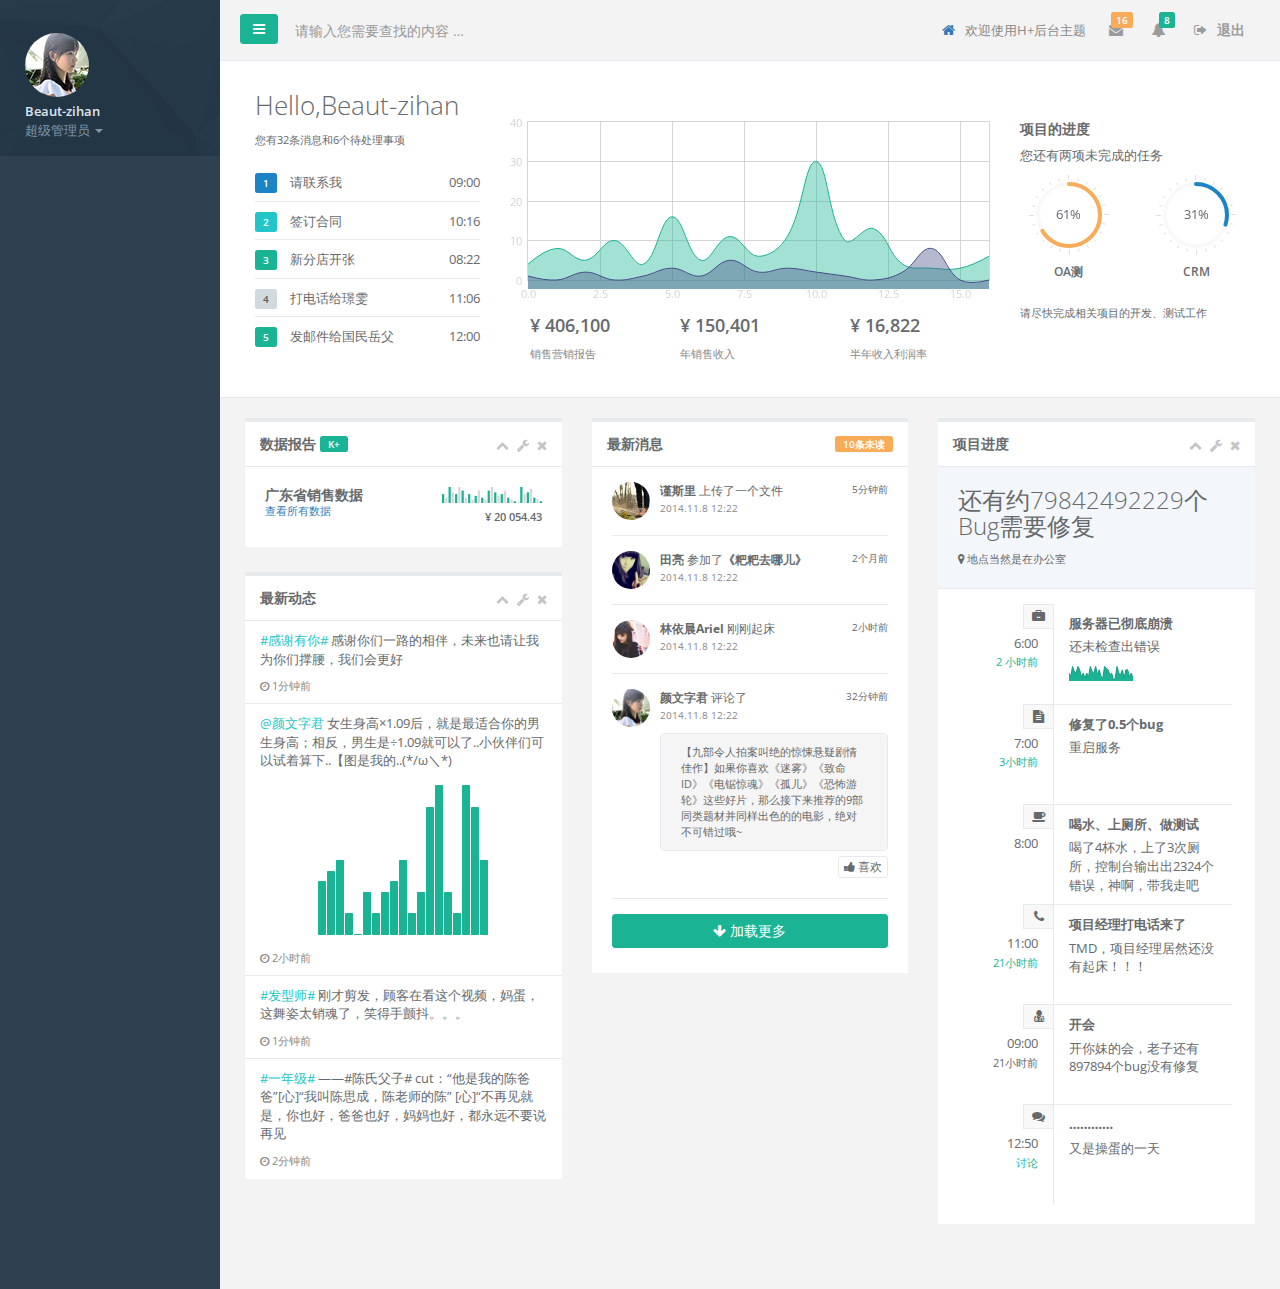
==== commit 53fdca83: "1" ====
--- a/jfinal_maven/src/main/webapp/index.html
+++ b/jfinal_maven/src/main/webapp/index.html
@@ -1,61 +1,67 @@
 <!DOCTYPE html>
 <html>
 
-<head>
-
-    <meta charset="utf-8">
-    <meta name="viewport" content="width=device-width, initial-scale=1.0"><meta name="renderer" content="webkit">
-
-    <title>H+ 后台主题UI框架 - 主页</title>
-    <meta name="keywords" content="H+后台主题,后台bootstrap框架,会员中心主题,后台HTML,响应式后台">
-    <meta name="description" content="H+是一个完全响应式，基于Bootstrap3最新版本开发的扁平化主题，她采用了主流的左右两栏式布局，使用了Html5+CSS3等现代技术">
-
-    <link href="css/bootstrap.min.css?v=3.4.0" rel="stylesheet">
-    <link href="font-awesome/css/font-awesome.css" rel="stylesheet">
-
-    <!-- Morris -->
-    <link href="css/plugins/morris/morris-0.4.3.min.css" rel="stylesheet">
-
-    <!-- Gritter -->
-    <link href="js/plugins/gritter/jquery.gritter.css" rel="stylesheet">
-
-    <link href="css/animate.css" rel="stylesheet">
-    <link href="css/style.css?v=2.2.0" rel="stylesheet">
-
-</head>
-
-<body>
-    <div id="wrapper">
-        <nav class="navbar-default navbar-static-side" role="navigation">
-            <div class="sidebar-collapse">
-                <ul class="nav" id="side-menu">
-                    <li class="nav-header">
-                        <div class="dropdown profile-element"> <span>
+	<head>
+
+		<meta charset="utf-8">
+		<meta name="viewport" content="width=device-width, initial-scale=1.0">
+		<meta name="renderer" content="webkit">
+
+		<title>H+ 后台主题UI框架 - 主页</title>
+		<meta name="keywords" content="H+后台主题,后台bootstrap框架,会员中心主题,后台HTML,响应式后台">
+		<meta name="description" content="H+是一个完全响应式，基于Bootstrap3最新版本开发的扁平化主题，她采用了主流的左右两栏式布局，使用了Html5+CSS3等现代技术">
+
+		<link href="css/bootstrap.min.css?v=3.4.0" rel="stylesheet">
+		<link href="font-awesome/css/font-awesome.css" rel="stylesheet">
+
+		<!-- Morris -->
+		<link href="css/plugins/morris/morris-0.4.3.min.css" rel="stylesheet">
+
+		<!-- Gritter -->
+		<link href="js/plugins/gritter/jquery.gritter.css" rel="stylesheet">
+
+		<link href="css/animate.css" rel="stylesheet">
+		<link href="css/style.css?v=2.2.0" rel="stylesheet">
+
+	</head>
+
+	<body>
+		<div id="wrapper">
+			<nav class="navbar-default navbar-static-side" role="navigation">
+				<div class="sidebar-collapse">
+					<ul class="nav" id="side-menu">
+						<li class="nav-header">
+							<div class="dropdown profile-element"> <span>
                             <img alt="image" class="img-circle" src="img/profile_small.jpg" />
                              </span>
-                            <a data-toggle="dropdown" class="dropdown-toggle" href="index.html#">
-                                <span class="clear"> <span class="block m-t-xs"> <strong class="font-bold">Beaut-zihan</strong>
-                             </span>  <span class="text-muted text-xs block">超级管理员 <b class="caret"></b></span> </span>
-                            </a>
-                            <ul class="dropdown-menu animated fadeInRight m-t-xs">
-                                <li><a href="form_avatar.html">修改头像</a>
-                                </li>
-                                <li><a href="profile.html">个人资料</a>
-                                </li>
-                                <li><a href="contacts.html">联系我们</a>
-                                </li>
-                                <li><a href="mailbox.html">信箱</a>
-                                </li>
-                                <li class="divider"></li>
-                                <li><a href="login.html">安全退出</a>
-                                </li>
-                            </ul>
-                        </div>
-                        <div class="logo-element">
-                            H+
-                        </div>
-                   </li>
-                    <!--<li class="active">
+								<a data-toggle="dropdown" class="dropdown-toggle" href="index.html#">
+									<span class="clear"> <span class="block m-t-xs"> <strong class="font-bold">Beaut-zihan</strong>
+                             </span> <span class="text-muted text-xs block">超级管理员 <b class="caret"></b></span> </span>
+								</a>
+								<ul class="dropdown-menu animated fadeInRight m-t-xs">
+									<li>
+										<a href="form_avatar.html">修改头像</a>
+									</li>
+									<li>
+										<a href="profile.html">个人资料</a>
+									</li>
+									<li>
+										<a href="contacts.html">联系我们</a>
+									</li>
+									<li>
+										<a href="mailbox.html">信箱</a>
+									</li>
+									<li class="divider"></li>
+									<li>
+										<a href="login.html">安全退出</a>
+									</li>
+								</ul>
+							</div>
+							<div class="logo-element">
+								H+
+							</div>
+						</li>
+						<!--<li class="active">
                         <a href="index.html"><i class="fa fa-th-large"></i> <span class="nav-label">主页</span> <span class="fa arrow"></span></a>
                         <ul class="nav nav-second-level">
                             <li class="active"><a href="index_1.html">主页示例一</a>
@@ -70,629 +76,665 @@
                     </li>
                     <li>
                         <a href="layouts.html"><i class="fa fa-columns"></i> <span class="nav-label">布局</span><span class="label label-danger pull-right">2.0</span></a>
-                    </li><--></-->
-                   
-               </ul>
-            </div>
-        </nav>
-
-        <div id="page-wrapper" class="gray-bg dashbard-1">
-            <div class="row border-bottom">
-                <nav class="navbar navbar-static-top" role="navigation" style="margin-bottom: 0">
-                    <div class="navbar-header">
-                        <a class="navbar-minimalize minimalize-styl-2 btn btn-primary "><i class="fa fa-bars"></i> </a>
-                        <form role="search" class="navbar-form-custom" method="post" action="search_results.html">
-                            <div class="form-group">
-                                <input type="text" placeholder="请输入您需要查找的内容 …" class="form-control" name="top-search" id="top-search">
-                            </div>
-                        </form>
-                    </div>
-                    <ul class="nav navbar-top-links navbar-right">
-                        <li>
-                            <span class="m-r-sm text-muted welcome-message"><a href="index.html" title="返回首页"><i class="fa fa-home"></i></a>欢迎使用H+后台主题</span>
-                        </li>
-                        <li class="dropdown">
-                            <a class="dropdown-toggle count-info" data-toggle="dropdown" href="index.html#">
-                                <i class="fa fa-envelope"></i>  <span class="label label-warning">16</span>
-                            </a>
-                            <ul class="dropdown-menu dropdown-messages">
-                                <li>
-                                    <div class="dropdown-messages-box">
-                                        <a href="profile.html" class="pull-left">
-                                            <img alt="image" class="img-circle" src="img/a7.jpg">
-                                        </a>
-                                        <div class="media-body">
-                                            <small class="pull-right">46小时前</small>
-                                            <strong>小四</strong> 项目已处理完结
-                                            <br>
-                                            <small class="text-muted">3天前 2014.11.8</small>
-                                        </div>
-                                    </div>
-                                </li>
-                                <li class="divider"></li>
-                                <li>
-                                    <div class="dropdown-messages-box">
-                                        <a href="profile.html" class="pull-left">
-                                            <img alt="image" class="img-circle" src="img/a4.jpg">
-                                        </a>
-                                        <div class="media-body ">
-                                            <small class="pull-right text-navy">25小时前</small>
-                                            <strong>国民岳父</strong> 这是一条测试信息
-                                            <br>
-                                            <small class="text-muted">昨天</small>
-                                        </div>
-                                    </div>
-                                </li>
-                                <li class="divider"></li>
-                                <li>
-                                    <div class="text-center link-block">
-                                        <a href="mailbox.html">
-                                            <i class="fa fa-envelope"></i>  <strong> 查看所有消息</strong>
-                                        </a>
-                                    </div>
-                                </li>
-                            </ul>
-                        </li>
-                        <li class="dropdown">
-                            <a class="dropdown-toggle count-info" data-toggle="dropdown" href="index.html#">
-                                <i class="fa fa-bell"></i>  <span class="label label-primary">8</span>
-                            </a>
-                            <ul class="dropdown-menu dropdown-alerts">
-                                <li>
-                                    <a href="mailbox.html">
-                                        <div>
-                                            <i class="fa fa-envelope fa-fw"></i> 您有16条未读消息
-                                            <span class="pull-right text-muted small">4分钟前</span>
-                                        </div>
-                                    </a>
-                                </li>
-                                <li class="divider"></li>
-                                <li>
-                                    <a href="profile.html">
-                                        <div>
-                                            <i class="fa fa-qq fa-fw"></i> 3条新回复
-                                            <span class="pull-right text-muted small">12分钟钱</span>
-                                        </div>
-                                    </a>
-                                </li>
-                                <li class="divider"></li>
-                                <li>
-                                    <div class="text-center link-block">
-                                        <a href="notifications.html">
-                                            <strong>查看所有 </strong>
-                                            <i class="fa fa-angle-right"></i>
-                                        </a>
-                                    </div>
-                                </li>
-                            </ul>
-                        </li>
-
-
-                        <li>
-                            <a href="login.html">
-                                <i class="fa fa-sign-out"></i> 退出
-                            </a>
-                        </li>
-                    </ul>
-
-                </nav>
-            </div>
-            <div class="row  border-bottom white-bg dashboard-header">
-                <div class="col-sm-3">
-                    <h2>Hello,Beaut-zihan</h2>
-                    <small>您有32条消息和6个待处理事项</small>
-                    <ul class="list-group clear-list m-t">
-                        <li class="list-group-item fist-item">
-                            <span class="pull-right">
+                    </li><-->
+						</-->
+
+					</ul>
+				</div>
+			</nav>
+
+			<div id="page-wrapper" class="gray-bg dashbard-1">
+				<div class="row border-bottom">
+					<nav class="navbar navbar-static-top" role="navigation" style="margin-bottom: 0">
+						<div class="navbar-header">
+							<a class="navbar-minimalize minimalize-styl-2 btn btn-primary "><i class="fa fa-bars"></i> </a>
+							<form role="search" class="navbar-form-custom" method="post" action="search_results.html">
+								<div class="form-group">
+									<input type="text" placeholder="请输入您需要查找的内容 …" class="form-control" name="top-search" id="top-search">
+								</div>
+							</form>
+						</div>
+						<ul class="nav navbar-top-links navbar-right">
+							<li>
+								<span class="m-r-sm text-muted welcome-message"><a href="index.html" title="返回首页"><i class="fa fa-home"></i></a>欢迎使用H+后台主题</span>
+							</li>
+							<li class="dropdown">
+								<a class="dropdown-toggle count-info" data-toggle="dropdown" href="index.html#">
+									<i class="fa fa-envelope"></i> <span class="label label-warning">16</span>
+								</a>
+								<ul class="dropdown-menu dropdown-messages">
+									<li>
+										<div class="dropdown-messages-box">
+											<a href="profile.html" class="pull-left">
+												<img alt="image" class="img-circle" src="img/a7.jpg">
+											</a>
+											<div class="media-body">
+												<small class="pull-right">46小时前</small>
+												<strong>小四</strong> 项目已处理完结
+												<br>
+												<small class="text-muted">3天前 2014.11.8</small>
+											</div>
+										</div>
+									</li>
+									<li class="divider"></li>
+									<li>
+										<div class="dropdown-messages-box">
+											<a href="profile.html" class="pull-left">
+												<img alt="image" class="img-circle" src="img/a4.jpg">
+											</a>
+											<div class="media-body ">
+												<small class="pull-right text-navy">25小时前</small>
+												<strong>国民岳父</strong> 这是一条测试信息
+												<br>
+												<small class="text-muted">昨天</small>
+											</div>
+										</div>
+									</li>
+									<li class="divider"></li>
+									<li>
+										<div class="text-center link-block">
+											<a href="mailbox.html">
+												<i class="fa fa-envelope"></i> <strong> 查看所有消息</strong>
+											</a>
+										</div>
+									</li>
+								</ul>
+							</li>
+							<li class="dropdown">
+								<a class="dropdown-toggle count-info" data-toggle="dropdown" href="index.html#">
+									<i class="fa fa-bell"></i> <span class="label label-primary">8</span>
+								</a>
+								<ul class="dropdown-menu dropdown-alerts">
+									<li>
+										<a href="mailbox.html">
+											<div>
+												<i class="fa fa-envelope fa-fw"></i> 您有16条未读消息
+												<span class="pull-right text-muted small">4分钟前</span>
+											</div>
+										</a>
+									</li>
+									<li class="divider"></li>
+									<li>
+										<a href="profile.html">
+											<div>
+												<i class="fa fa-qq fa-fw"></i> 3条新回复
+												<span class="pull-right text-muted small">12分钟钱</span>
+											</div>
+										</a>
+									</li>
+									<li class="divider"></li>
+									<li>
+										<div class="text-center link-block">
+											<a href="notifications.html">
+												<strong>查看所有 </strong>
+												<i class="fa fa-angle-right"></i>
+											</a>
+										</div>
+									</li>
+								</ul>
+							</li>
+
+							<li>
+								<a href="login.html">
+									<i class="fa fa-sign-out"></i> 退出
+								</a>
+							</li>
+						</ul>
+
+					</nav>
+				</div>
+				<div class="row  border-bottom white-bg dashboard-header">
+					<div class="col-sm-3">
+						<h2>Hello,Beaut-zihan</h2>
+						<small>您有32条消息和6个待处理事项</small>
+						<ul class="list-group clear-list m-t">
+							<li class="list-group-item fist-item">
+								<span class="pull-right">
                                     09:00
                                 </span>
-                            <span class="label label-success">1</span> 请联系我
-                        </li>
-                        <li class="list-group-item">
-                            <span class="pull-right">
+								<span class="label label-success">1</span> 请联系我
+							</li>
+							<li class="list-group-item">
+								<span class="pull-right">
                                     10:16
                                 </span>
-                            <span class="label label-info">2</span> 签订合同
-                        </li>
-                        <li class="list-group-item">
-                            <span class="pull-right">
+								<span class="label label-info">2</span> 签订合同
+							</li>
+							<li class="list-group-item">
+								<span class="pull-right">
                                     08:22
                                 </span>
-                            <span class="label label-primary">3</span> 新分店开张
-                        </li>
-                        <li class="list-group-item">
-                            <span class="pull-right">
+								<span class="label label-primary">3</span> 新分店开张
+							</li>
+							<li class="list-group-item">
+								<span class="pull-right">
                                     11:06
                                 </span>
-                            <span class="label label-default">4</span> 打电话给璟雯
-                        </li>
-                        <li class="list-group-item">
-                            <span class="pull-right">
+								<span class="label label-default">4</span> 打电话给璟雯
+							</li>
+							<li class="list-group-item">
+								<span class="pull-right">
                                     12:00
                                 </span>
-                            <span class="label label-primary">5</span> 发邮件给国民岳父
-                        </li>
-                    </ul>
-                </div>
-                <div class="col-sm-6">
-                    <div class="flot-chart dashboard-chart">
-                        <div class="flot-chart-content" id="flot-dashboard-chart"></div>
-                    </div>
-                    <div class="row text-left">
-                        <div class="col-xs-4">
-                            <div class=" m-l-md">
-                                <span class="h4 font-bold m-t block">&yen; 406,100</span>
-                                <small class="text-muted m-b block">销售营销报告</small>
-                            </div>
-                        </div>
-                        <div class="col-xs-4">
-                            <span class="h4 font-bold m-t block">&yen; 150,401</span>
-                            <small class="text-muted m-b block">年销售收入</small>
-                        </div>
-                        <div class="col-xs-4">
-                            <span class="h4 font-bold m-t block">&yen; 16,822</span>
-                            <small class="text-muted m-b block">半年收入利润率</small>
-                        </div>
-
-                    </div>
-                </div>
-                <div class="col-sm-3">
-                    <div class="statistic-box">
-                        <h4>
+								<span class="label label-primary">5</span> 发邮件给国民岳父
+							</li>
+						</ul>
+					</div>
+					<div class="col-sm-6">
+						<div class="flot-chart dashboard-chart">
+							<div class="flot-chart-content" id="flot-dashboard-chart"></div>
+						</div>
+						<div class="row text-left">
+							<div class="col-xs-4">
+								<div class=" m-l-md">
+									<span class="h4 font-bold m-t block">&yen; 406,100</span>
+									<small class="text-muted m-b block">销售营销报告</small>
+								</div>
+							</div>
+							<div class="col-xs-4">
+								<span class="h4 font-bold m-t block">&yen; 150,401</span>
+								<small class="text-muted m-b block">年销售收入</small>
+							</div>
+							<div class="col-xs-4">
+								<span class="h4 font-bold m-t block">&yen; 16,822</span>
+								<small class="text-muted m-b block">半年收入利润率</small>
+							</div>
+
+						</div>
+					</div>
+					<div class="col-sm-3">
+						<div class="statistic-box">
+							<h4>
                             项目的进度
                         </h4>
-                        <p>
-                            您还有两项未完成的任务
-                        </p>
-                        <div class="row text-center">
-                            <div class="col-lg-6">
-                                <div class="chart easypiechart inline" data-percent="73"><span class="easypie-text">61%</span>
-                                </div>
-                                <h5>OA测</h5>
-                            </div>
-                            <div class="col-lg-6">
-                                <div class="chart2 easypiechart inline" data-percent="33"><span class="easypie-text">31%</span>
-                                </div>
-                                <h5>CRM</h5>
-                            </div>
-                        </div>
-                        <div class="m-t">
-                            <small>请尽快完成相关项目的开发、测试工作</small>
-                        </div>
-
-                    </div>
-                </div>
-
-            </div>
-            <div class="row">
-                <div class="col-lg-12">
-                    <div class="wrapper wrapper-content">
-                        <div class="row">
-                            <div class="col-lg-4">
-                                <div class="ibox float-e-margins">
-                                    <div class="ibox-title">
-                                        <h5>数据报告</h5>  <span class="label label-primary">K+</span>
-                                        <div class="ibox-tools">
-                                            <a class="collapse-link">
-                                                <i class="fa fa-chevron-up"></i>
-                                            </a>
-                                            <a class="dropdown-toggle" data-toggle="dropdown" href="index.html#">
-                                                <i class="fa fa-wrench"></i>
-                                            </a>
-                                            <ul class="dropdown-menu dropdown-user">
-                                                <li><a href="index.html#">选项1</a>
-                                                </li>
-                                                <li><a href="index.html#">选项2</a>
-                                                </li>
-                                            </ul>
-                                            <a class="close-link">
-                                                <i class="fa fa-times"></i>
-                                            </a>
-                                        </div>
-                                    </div>
-                                    <div class="ibox-content">
-                                        <div>
-
-                                            <div class="pull-right text-right">
-
-                                                <span class="bar_dashboard">5,3,9,6,5,9,7,3,5,2,4,7,3,2,7,9,6,4,5,7,3,2,1,0,9,5,6,8,3,2,1</span>
-                                                <br/>
-                                                <small class="font-bold">&yen; 20 054.43</small>
-                                            </div>
-                                            <h4>广东省销售数据
+							<p>
+								您还有两项未完成的任务
+							</p>
+							<div class="row text-center">
+								<div class="col-lg-6">
+									<div class="chart easypiechart inline" data-percent="73"><span class="easypie-text">61%</span>
+									</div>
+									<h5>OA测</h5>
+								</div>
+								<div class="col-lg-6">
+									<div class="chart2 easypiechart inline" data-percent="33"><span class="easypie-text">31%</span>
+									</div>
+									<h5>CRM</h5>
+								</div>
+							</div>
+							<div class="m-t">
+								<small>请尽快完成相关项目的开发、测试工作</small>
+							</div>
+
+						</div>
+					</div>
+
+				</div>
+				<div class="row">
+					<div class="col-lg-12">
+						<div class="wrapper wrapper-content">
+							<div class="row">
+								<div class="col-lg-4">
+									<div class="ibox float-e-margins">
+										<div class="ibox-title">
+											<h5>数据报告</h5> <span class="label label-primary">K+</span>
+											<div class="ibox-tools">
+												<a class="collapse-link">
+													<i class="fa fa-chevron-up"></i>
+												</a>
+												<a class="dropdown-toggle" data-toggle="dropdown" href="index.html#">
+													<i class="fa fa-wrench"></i>
+												</a>
+												<ul class="dropdown-menu dropdown-user">
+													<li>
+														<a href="index.html#">选项1</a>
+													</li>
+													<li>
+														<a href="index.html#">选项2</a>
+													</li>
+												</ul>
+												<a class="close-link">
+													<i class="fa fa-times"></i>
+												</a>
+											</div>
+										</div>
+										<div class="ibox-content">
+											<div>
+
+												<div class="pull-right text-right">
+
+													<span class="bar_dashboard">5,3,9,6,5,9,7,3,5,2,4,7,3,2,7,9,6,4,5,7,3,2,1,0,9,5,6,8,3,2,1</span>
+													<br/>
+													<small class="font-bold">&yen; 20 054.43</small>
+												</div>
+												<h4>广东省销售数据
                                             <br/>
                                             <small class="m-r"><a href="graph_flot.html"> 查看所有数据</a> </small>
                                         </h4>
-                                        </div>
-                                    </div>
-                                </div>
-                                <div class="ibox float-e-margins">
-                                    <div class="ibox-title">
-                                        <h5>最新动态</h5>
-                                        <div class="ibox-tools">
-                                            <a class="collapse-link">
-                                                <i class="fa fa-chevron-up"></i>
-                                            </a>
-                                            <a class="dropdown-toggle" data-toggle="dropdown" href="index.html#">
-                                                <i class="fa fa-wrench"></i>
-                                            </a>
-                                            <ul class="dropdown-menu dropdown-user">
-                                                <li><a href="index.html#">选项1</a>
-                                                </li>
-                                                <li><a href="index.html#">选项2</a>
-                                                </li>
-                                            </ul>
-                                            <a class="close-link">
-                                                <i class="fa fa-times"></i>
-                                            </a>
-                                        </div>
-                                    </div>
-                                    <div class="ibox-content no-padding">
-                                        <ul class="list-group">
-                                            <li class="list-group-item">
-                                                <p><a class="text-info" href="index.html#">#感谢有你#</a> 感谢你们一路的相伴，未来也请让我为你们撑腰，我们会更好</p>
-                                                <small class="block text-muted"><i class="fa fa-clock-o"></i> 1分钟前</small>
-                                            </li>
-                                            <li class="list-group-item">
-                                                <p><a class="text-info" href="index.html#">@颜文字君</a> 女生身高×1.09后，就是最适合你的男生身高；相反，男生是÷1.09就可以了..小伙伴们可以试着算下..【图是我的..(*/ω＼*)</p>
-                                                <div class="text-center m">
-                                                    <span id="sparkline8"></span>
-                                                </div>
-                                                <small class="block text-muted"><i class="fa fa-clock-o"></i> 2小时前</small>
-                                            </li>
-
-                                            <li class="list-group-item">
-                                                <p><a class="text-info" href="index.html#">#发型师#</a> 刚才剪发，顾客在看这个视频，妈蛋，这舞姿太销魂了，笑得手颤抖。。。</p>
-                                                <small class="block text-muted"><i class="fa fa-clock-o"></i> 1分钟前</small>
-                                            </li>
-                                            <li class="list-group-item">
-                                                <p><a class="text-info" href="index.html#">#一年级#</a> ——#陈氏父子# cut：“他是我的陈爸爸”[心]“我叫陈思成，陈老师的陈” [心]“不再见就是，你也好，爸爸也好，妈妈也好，都永远不要说再见</p>
-                                                <small class="block text-muted"><i class="fa fa-clock-o"></i> 2分钟前</small>
-                                            </li>
-                                        </ul>
-                                    </div>
-                                </div>
-                            </div>
-                            <div class="col-lg-4">
-                                <div class="ibox float-e-margins">
-                                    <div class="ibox-title">
-                                        <h5>最新消息</h5>
-                                        <div class="ibox-tools">
-                                            <span class="label label-warning-light">10条未读</span>
-                                        </div>
-                                    </div>
-                                    <div class="ibox-content">
-
-                                        <div>
-                                            <div class="feed-activity-list">
-
-                                                <div class="feed-element">
-                                                    <a href="profile.html" class="pull-left">
-                                                        <img alt="image" class="img-circle" src="img/profile.jpg">
-                                                    </a>
-                                                    <div class="media-body ">
-                                                        <small class="pull-right">5分钟前</small>
-                                                        <strong>谨斯里</strong> 上传了一个文件
-                                                        <br>
-                                                        <small class="text-muted">2014.11.8 12:22</small>
-
-                                                    </div>
-                                                </div>
-
-                                                <div class="feed-element">
-                                                    <a href="profile.html" class="pull-left">
-                                                        <img alt="image" class="img-circle" src="img/a2.jpg">
-                                                    </a>
-                                                    <div class="media-body ">
-                                                        <small class="pull-right">2个月前</small>
-                                                        <strong>田亮</strong> 参加了<strong>《粑粑去哪儿》</strong> 
-                                                        <br>
-                                                        <small class="text-muted">2014.11.8 12:22</small>
-                                                    </div>
-                                                </div>
-                                                <div class="feed-element">
-                                                    <a href="profile.html" class="pull-left">
-                                                        <img alt="image" class="img-circle" src="img/a3.jpg">
-                                                    </a>
-                                                    <div class="media-body ">
-                                                        <small class="pull-right">2小时前</small>
-                                                        <strong>林依晨Ariel</strong> 刚刚起床
-                                                        <br>
-                                                        <small class="text-muted">2014.11.8 12:22</small>
-                                                    </div>
-                                                </div>
-                                                <div class="feed-element">
-                                                    <a href="profile.html" class="pull-left">
-                                                        <img alt="image" class="img-circle" src="img/a5.jpg">
-                                                    </a>
-                                                    <div class="media-body ">
-                                                        <small class="pull-right">32分钟前</small>
-                                                        <strong>颜文字君</strong> 评论了
-                                                        <br>
-                                                        <small class="text-muted">2014.11.8 12:22</small>
-                                                        <div class="well">
-                                                            【九部令人拍案叫绝的惊悚悬疑剧情佳作】如果你喜欢《迷雾》《致命ID》《电锯惊魂》《孤儿》《恐怖游轮》这些好片，那么接下来推荐的9部同类题材并同样出色的的电影，绝对不可错过哦~
-                                                        </div>
-                                                        <div class="pull-right">
-                                                            <a class="btn btn-xs btn-white"><i class="fa fa-thumbs-up"></i> 喜欢 </a>
-                                                        </div>
-                                                    </div>
-                                                </div>
-                                            </div>
-
-                                            <button class="btn btn-primary btn-block m-t"><i class="fa fa-arrow-down"></i> 加载更多</button>
-
-                                        </div>
-
-                                    </div>
-                                </div>
-
-                            </div>
-                            <div class="col-lg-4">
-                                <div class="ibox float-e-margins">
-                                    <div class="ibox-title">
-                                        <h5>项目进度</h5>
-                                        <div class="ibox-tools">
-                                            <a class="collapse-link">
-                                                <i class="fa fa-chevron-up"></i>
-                                            </a>
-                                            <a class="dropdown-toggle" data-toggle="dropdown" href="index.html#">
-                                                <i class="fa fa-wrench"></i>
-                                            </a>
-                                            <ul class="dropdown-menu dropdown-user">
-                                                <li><a href="index.html#">选项1</a>
-                                                </li>
-                                                <li><a href="index.html#">选项2</a>
-                                                </li>
-                                            </ul>
-                                            <a class="close-link">
-                                                <i class="fa fa-times"></i>
-                                            </a>
-                                        </div>
-                                    </div>
-                                    <div class="ibox-content ibox-heading">
-                                        <h3>还有约79842492229个Bug需要修复</h3>
-                                        <small><i class="fa fa-map-marker"></i> 地点当然是在办公室</small>
-                                    </div>
-                                    <div class="ibox-content timeline">
-
-                                        <div class="timeline-item">
-                                            <div class="row">
-                                                <div class="col-xs-3 date">
-                                                    <i class="fa fa-briefcase"></i>
-                                                    6:00
-                                                    <br/>
-                                                    <small class="text-navy">2 小时前</small>
-                                                </div>
-                                                <div class="col-xs-7 content no-top-border">
-                                                    <p class="m-b-xs"><strong>服务器已彻底崩溃</strong>
-                                                    </p>
-
-                                                    <p>还未检查出错误</p>
-
-                                                    <p><span data-diameter="40" class="updating-chart">5,3,9,6,5,9,7,3,5,2,5,3,9,6,5,9,4,7,3,2,9,8,7,4,5,1,2,9,5,4,7,2,7,7,3,5,2</span>
-                                                    </p>
-                                                </div>
-                                            </div>
-                                        </div>
-                                        <div class="timeline-item">
-                                            <div class="row">
-                                                <div class="col-xs-3 date">
-                                                    <i class="fa fa-file-text"></i>
-                                                    7:00
-                                                    <br/>
-                                                    <small class="text-navy">3小时前</small>
-                                                </div>
-                                                <div class="col-xs-7 content">
-                                                    <p class="m-b-xs"><strong>修复了0.5个bug</strong>
-                                                    </p>
-                                                    <p>重启服务</p>
-                                                </div>
-                                            </div>
-                                        </div>
-                                        <div class="timeline-item">
-                                            <div class="row">
-                                                <div class="col-xs-3 date">
-                                                    <i class="fa fa-coffee"></i>
-                                                    8:00
-                                                    <br/>
-                                                </div>
-                                                <div class="col-xs-7 content">
-                                                    <p class="m-b-xs"><strong>喝水、上厕所、做测试</strong>
-                                                    </p>
-                                                    <p>
-                                                        喝了4杯水，上了3次厕所，控制台输出出2324个错误，神啊，带我走吧
-                                                    </p>
-                                                </div>
-                                            </div>
-                                        </div>
-                                        <div class="timeline-item">
-                                            <div class="row">
-                                                <div class="col-xs-3 date">
-                                                    <i class="fa fa-phone"></i>
-                                                    11:00
-                                                    <br/>
-                                                    <small class="text-navy">21小时前</small>
-                                                </div>
-                                                <div class="col-xs-7 content">
-                                                    <p class="m-b-xs"><strong>项目经理打电话来了</strong>
-                                                    </p>
-                                                    <p>
-                                                        TMD，项目经理居然还没有起床！！！
-                                                    </p>
-                                                </div>
-                                            </div>
-                                        </div>
-                                        <div class="timeline-item">
-                                            <div class="row">
-                                                <div class="col-xs-3 date">
-                                                    <i class="fa fa-user-md"></i>
-                                                    09:00
-                                                    <br/>
-                                                    <small>21小时前</small>
-                                                </div>
-                                                <div class="col-xs-7 content">
-                                                    <p class="m-b-xs"><strong>开会</strong>
-                                                    </p>
-                                                    <p>
-                                                        开你妹的会，老子还有897894个bug没有修复
-                                                    </p>
-                                                </div>
-                                            </div>
-                                        </div>
-                                        <div class="timeline-item">
-                                            <div class="row">
-                                                <div class="col-xs-3 date">
-                                                    <i class="fa fa-comments"></i>
-                                                    12:50
-                                                    <br/>
-                                                    <small class="text-navy">讨论</small>
-                                                </div>
-                                                <div class="col-xs-7 content">
-                                                    <p class="m-b-xs"><strong>…………</strong>
-                                                    </p>
-                                                    <p>
-                                                        又是操蛋的一天
-                                                    </p>
-                                                </div>
-                                            </div>
-                                        </div>
-
-                                    </div>
-                                </div>
-                            </div>
-
-                        </div>
-                    </div>
-                    <div class="footer" style="display: none;">
-                        <div class="pull-right">
-                            By：<a href="http://www.zi-han.net" target="_blank">zihan's blog</a>
-                        </div>
-                        <div>
-                            <strong>Copyright</strong> H+ &copy; 2014
-                        </div>
-                    </div>
-                </div>
-            </div>
-
-        </div>
-    </div>
-
-
-    <!-- Mainly scripts -->
-    <script src="js/jquery-2.1.1.min.js"></script>
-    <script src="js/bootstrap.min.js?v=3.4.0"></script>
-    <script src="js/plugins/metisMenu/jquery.metisMenu.js"></script>
-    <script src="js/plugins/slimscroll/jquery.slimscroll.min.js"></script>
-    
-    <!-- 菜单 -->
-    <script src="js/demo1/main.js"></script>
-    <script src="js/demo1/meun.js"></script>
-
-
-    <!-- Flot -->
-    <script src="js/plugins/flot/jquery.flot.js"></script>
-    <script src="js/plugins/flot/jquery.flot.tooltip.min.js"></script>
-    <script src="js/plugins/flot/jquery.flot.spline.js"></script>
-    <script src="js/plugins/flot/jquery.flot.resize.js"></script>
-    <script src="js/plugins/flot/jquery.flot.pie.js"></script>
-
-    <!-- Peity -->
-    <script src="js/plugins/peity/jquery.peity.min.js"></script>
-    <script src="js/demo/peity-demo.js"></script>
-
-    <!-- Custom and plugin javascript -->
-    <script src="js/hplus.js?v=2.2.0"></script>
-    <script src="js/plugins/pace/pace.min.js"></script>
-
-    <!-- jQuery UI -->
-    <script src="js/plugins/jquery-ui/jquery-ui.min.js"></script>
-
-    <!-- GITTER -->
-    <script src="js/plugins/gritter/jquery.gritter.min.js"></script>
-
-    <!-- EayPIE -->
-    <script src="js/plugins/easypiechart/jquery.easypiechart.js"></script>
-
-    <!-- Sparkline -->
-    <script src="js/plugins/sparkline/jquery.sparkline.min.js"></script>
-
-    <!-- Sparkline demo data  -->
-    <script src="js/demo/sparkline-demo.js"></script>
-    
-    <!--弹框-->
-    <script src="layer/layer.js"></script>
-
-    <script>
-        $(document).ready(function () {
-            WinMove();
-            setTimeout(function () {
-                $.gritter.add({
-                    title: '您有2条未读信息',
-                    text: '请前往<a href="mailbox.html" class="text-warning">收件箱</a>查看今日任务',
-                    time: 10000
-                });
-            }, 2000);
-
-
-            $('.chart').easyPieChart({
-                barColor: '#f8ac59',
-                //                scaleColor: false,
-                scaleLength: 5,
-                lineWidth: 4,
-                size: 80
-            });
-
-            $('.chart2').easyPieChart({
-                barColor: '#1c84c6',
-                //                scaleColor: false,
-                scaleLength: 5,
-                lineWidth: 4,
-                size: 80
-            });
-
-            var data1 = [
-                [0, 4], [1, 8], [2, 5], [3, 10], [4, 4], [5, 16], [6, 5], [7, 11], [8, 6], [9, 11], [10, 30], [11, 10], [12, 13], [13, 4], [14, 3], [15, 3], [16, 6]
-            ];
-            var data2 = [
-                [0, 1], [1, 0], [2, 2], [3, 0], [4, 1], [5, 3], [6, 1], [7, 5], [8, 2], [9, 3], [10, 2], [11, 1], [12, 0], [13, 2], [14, 8], [15, 0], [16, 0]
-            ];
-            $("#flot-dashboard-chart").length && $.plot($("#flot-dashboard-chart"), [
-                data1, data2
-            ], {
-                series: {
-                    lines: {
-                        show: false,
-                        fill: true
-                    },
-                    splines: {
-                        show: true,
-                        tension: 0.4,
-                        lineWidth: 1,
-                        fill: 0.4
-                    },
-                    points: {
-                        radius: 0,
-                        show: true
-                    },
-                    shadowSize: 2
-                },
-                grid: {
-                    hoverable: true,
-                    clickable: true,
-                    tickColor: "#d5d5d5",
-                    borderWidth: 1,
-                    color: '#d5d5d5'
-                },
-                colors: ["#1ab394", "#464f88"],
-                xaxis: {},
-                yaxis: {
-                    ticks: 4
-                },
-                tooltip: false
-            });
-        });
-    </script>	
-</body>
-
-</html>
+											</div>
+										</div>
+									</div>
+									<div class="ibox float-e-margins">
+										<div class="ibox-title">
+											<h5>最新动态</h5>
+											<div class="ibox-tools">
+												<a class="collapse-link">
+													<i class="fa fa-chevron-up"></i>
+												</a>
+												<a class="dropdown-toggle" data-toggle="dropdown" href="index.html#">
+													<i class="fa fa-wrench"></i>
+												</a>
+												<ul class="dropdown-menu dropdown-user">
+													<li>
+														<a href="index.html#">选项1</a>
+													</li>
+													<li>
+														<a href="index.html#">选项2</a>
+													</li>
+												</ul>
+												<a class="close-link">
+													<i class="fa fa-times"></i>
+												</a>
+											</div>
+										</div>
+										<div class="ibox-content no-padding">
+											<ul class="list-group">
+												<li class="list-group-item">
+													<p>
+														<a class="text-info" href="index.html#">#感谢有你#</a> 感谢你们一路的相伴，未来也请让我为你们撑腰，我们会更好</p>
+													<small class="block text-muted"><i class="fa fa-clock-o"></i> 1分钟前</small>
+												</li>
+												<li class="list-group-item">
+													<p>
+														<a class="text-info" href="index.html#">@颜文字君</a> 女生身高×1.09后，就是最适合你的男生身高；相反，男生是÷1.09就可以了..小伙伴们可以试着算下..【图是我的..(*/ω＼*)</p>
+													<div class="text-center m">
+														<span id="sparkline8"></span>
+													</div>
+													<small class="block text-muted"><i class="fa fa-clock-o"></i> 2小时前</small>
+												</li>
+
+												<li class="list-group-item">
+													<p>
+														<a class="text-info" href="index.html#">#发型师#</a> 刚才剪发，顾客在看这个视频，妈蛋，这舞姿太销魂了，笑得手颤抖。。。</p>
+													<small class="block text-muted"><i class="fa fa-clock-o"></i> 1分钟前</small>
+												</li>
+												<li class="list-group-item">
+													<p>
+														<a class="text-info" href="index.html#">#一年级#</a> ——#陈氏父子# cut：“他是我的陈爸爸”[心]“我叫陈思成，陈老师的陈” [心]“不再见就是，你也好，爸爸也好，妈妈也好，都永远不要说再见</p>
+													<small class="block text-muted"><i class="fa fa-clock-o"></i> 2分钟前</small>
+												</li>
+											</ul>
+										</div>
+									</div>
+								</div>
+								<div class="col-lg-4">
+									<div class="ibox float-e-margins">
+										<div class="ibox-title">
+											<h5>最新消息</h5>
+											<div class="ibox-tools">
+												<span class="label label-warning-light">10条未读</span>
+											</div>
+										</div>
+										<div class="ibox-content">
+
+											<div>
+												<div class="feed-activity-list">
+
+													<div class="feed-element">
+														<a href="profile.html" class="pull-left">
+															<img alt="image" class="img-circle" src="img/profile.jpg">
+														</a>
+														<div class="media-body ">
+															<small class="pull-right">5分钟前</small>
+															<strong>谨斯里</strong> 上传了一个文件
+															<br>
+															<small class="text-muted">2014.11.8 12:22</small>
+
+														</div>
+													</div>
+
+													<div class="feed-element">
+														<a href="profile.html" class="pull-left">
+															<img alt="image" class="img-circle" src="img/a2.jpg">
+														</a>
+														<div class="media-body ">
+															<small class="pull-right">2个月前</small>
+															<strong>田亮</strong> 参加了<strong>《粑粑去哪儿》</strong>
+															<br>
+															<small class="text-muted">2014.11.8 12:22</small>
+														</div>
+													</div>
+													<div class="feed-element">
+														<a href="profile.html" class="pull-left">
+															<img alt="image" class="img-circle" src="img/a3.jpg">
+														</a>
+														<div class="media-body ">
+															<small class="pull-right">2小时前</small>
+															<strong>林依晨Ariel</strong> 刚刚起床
+															<br>
+															<small class="text-muted">2014.11.8 12:22</small>
+														</div>
+													</div>
+													<div class="feed-element">
+														<a href="profile.html" class="pull-left">
+															<img alt="image" class="img-circle" src="img/a5.jpg">
+														</a>
+														<div class="media-body ">
+															<small class="pull-right">32分钟前</small>
+															<strong>颜文字君</strong> 评论了
+															<br>
+															<small class="text-muted">2014.11.8 12:22</small>
+															<div class="well">
+																【九部令人拍案叫绝的惊悚悬疑剧情佳作】如果你喜欢《迷雾》《致命ID》《电锯惊魂》《孤儿》《恐怖游轮》这些好片，那么接下来推荐的9部同类题材并同样出色的的电影，绝对不可错过哦~
+															</div>
+															<div class="pull-right">
+																<a class="btn btn-xs btn-white"><i class="fa fa-thumbs-up"></i> 喜欢 </a>
+															</div>
+														</div>
+													</div>
+												</div>
+
+												<button class="btn btn-primary btn-block m-t"><i class="fa fa-arrow-down"></i> 加载更多</button>
+
+											</div>
+
+										</div>
+									</div>
+
+								</div>
+								<div class="col-lg-4">
+									<div class="ibox float-e-margins">
+										<div class="ibox-title">
+											<h5>项目进度</h5>
+											<div class="ibox-tools">
+												<a class="collapse-link">
+													<i class="fa fa-chevron-up"></i>
+												</a>
+												<a class="dropdown-toggle" data-toggle="dropdown" href="index.html#">
+													<i class="fa fa-wrench"></i>
+												</a>
+												<ul class="dropdown-menu dropdown-user">
+													<li>
+														<a href="index.html#">选项1</a>
+													</li>
+													<li>
+														<a href="index.html#">选项2</a>
+													</li>
+												</ul>
+												<a class="close-link">
+													<i class="fa fa-times"></i>
+												</a>
+											</div>
+										</div>
+										<div class="ibox-content ibox-heading">
+											<h3>还有约79842492229个Bug需要修复</h3>
+											<small><i class="fa fa-map-marker"></i> 地点当然是在办公室</small>
+										</div>
+										<div class="ibox-content timeline">
+
+											<div class="timeline-item">
+												<div class="row">
+													<div class="col-xs-3 date">
+														<i class="fa fa-briefcase"></i> 6:00
+														<br/>
+														<small class="text-navy">2 小时前</small>
+													</div>
+													<div class="col-xs-7 content no-top-border">
+														<p class="m-b-xs"><strong>服务器已彻底崩溃</strong>
+														</p>
+
+														<p>还未检查出错误</p>
+
+														<p><span data-diameter="40" class="updating-chart">5,3,9,6,5,9,7,3,5,2,5,3,9,6,5,9,4,7,3,2,9,8,7,4,5,1,2,9,5,4,7,2,7,7,3,5,2</span>
+														</p>
+													</div>
+												</div>
+											</div>
+											<div class="timeline-item">
+												<div class="row">
+													<div class="col-xs-3 date">
+														<i class="fa fa-file-text"></i> 7:00
+														<br/>
+														<small class="text-navy">3小时前</small>
+													</div>
+													<div class="col-xs-7 content">
+														<p class="m-b-xs"><strong>修复了0.5个bug</strong>
+														</p>
+														<p>重启服务</p>
+													</div>
+												</div>
+											</div>
+											<div class="timeline-item">
+												<div class="row">
+													<div class="col-xs-3 date">
+														<i class="fa fa-coffee"></i> 8:00
+														<br/>
+													</div>
+													<div class="col-xs-7 content">
+														<p class="m-b-xs"><strong>喝水、上厕所、做测试</strong>
+														</p>
+														<p>
+															喝了4杯水，上了3次厕所，控制台输出出2324个错误，神啊，带我走吧
+														</p>
+													</div>
+												</div>
+											</div>
+											<div class="timeline-item">
+												<div class="row">
+													<div class="col-xs-3 date">
+														<i class="fa fa-phone"></i> 11:00
+														<br/>
+														<small class="text-navy">21小时前</small>
+													</div>
+													<div class="col-xs-7 content">
+														<p class="m-b-xs"><strong>项目经理打电话来了</strong>
+														</p>
+														<p>
+															TMD，项目经理居然还没有起床！！！
+														</p>
+													</div>
+												</div>
+											</div>
+											<div class="timeline-item">
+												<div class="row">
+													<div class="col-xs-3 date">
+														<i class="fa fa-user-md"></i> 09:00
+														<br/>
+														<small>21小时前</small>
+													</div>
+													<div class="col-xs-7 content">
+														<p class="m-b-xs"><strong>开会</strong>
+														</p>
+														<p>
+															开你妹的会，老子还有897894个bug没有修复
+														</p>
+													</div>
+												</div>
+											</div>
+											<div class="timeline-item">
+												<div class="row">
+													<div class="col-xs-3 date">
+														<i class="fa fa-comments"></i> 12:50
+														<br/>
+														<small class="text-navy">讨论</small>
+													</div>
+													<div class="col-xs-7 content">
+														<p class="m-b-xs"><strong>…………</strong>
+														</p>
+														<p>
+															又是操蛋的一天
+														</p>
+													</div>
+												</div>
+											</div>
+
+										</div>
+									</div>
+								</div>
+
+							</div>
+						</div>
+						<div class="footer" style="display: none;">
+							<div class="pull-right">
+								By：
+								<a href="http://www.zi-han.net" target="_blank">zihan's blog</a>
+							</div>
+							<div>
+								<strong>Copyright</strong> H+ &copy; 2014
+							</div>
+						</div>
+					</div>
+				</div>
+
+			</div>
+		</div>
+
+		<!-- Mainly scripts -->
+		<script src="js/jquery-2.1.1.min.js"></script>
+		<script src="js/bootstrap.min.js?v=3.4.0"></script>
+		<script src="js/plugins/metisMenu/jquery.metisMenu.js"></script>
+		<script src="js/plugins/slimscroll/jquery.slimscroll.min.js"></script>
+
+		<!-- 菜单 -->
+		<script src="js/demo1/main.js"></script>
+		<script src="js/demo1/meun.js"></script>
+
+		<!-- Flot -->
+		<script src="js/plugins/flot/jquery.flot.js"></script>
+		<script src="js/plugins/flot/jquery.flot.tooltip.min.js"></script>
+		<script src="js/plugins/flot/jquery.flot.spline.js"></script>
+		<script src="js/plugins/flot/jquery.flot.resize.js"></script>
+		<script src="js/plugins/flot/jquery.flot.pie.js"></script>
+
+		<!-- Peity -->
+		<script src="js/plugins/peity/jquery.peity.min.js"></script>
+		<script src="js/demo/peity-demo.js"></script>
+
+		<!-- Custom and plugin javascript -->
+		<script src="js/hplus.js?v=2.2.0"></script>
+		<script src="js/plugins/pace/pace.min.js"></script>
+
+		<!-- jQuery UI -->
+		<script src="js/plugins/jquery-ui/jquery-ui.min.js"></script>
+
+		<!-- GITTER -->
+		<script src="js/plugins/gritter/jquery.gritter.min.js"></script>
+
+		<!-- EayPIE -->
+		<script src="js/plugins/easypiechart/jquery.easypiechart.js"></script>
+
+		<!-- Sparkline -->
+		<script src="js/plugins/sparkline/jquery.sparkline.min.js"></script>
+
+		<!-- Sparkline demo data  -->
+		<script src="js/demo/sparkline-demo.js"></script>
+
+		<!--弹框-->
+		<script src="layer/layer.js"></script>
+
+		
+
+		<script>
+			$(document).ready(function() {
+				WinMove();
+				setTimeout(function() {
+					$.gritter.add({
+						title: '您有2条未读信息',
+						text: '请前往<a href="mailbox.html" class="text-warning">收件箱</a>查看今日任务',
+						time: 10000
+					});
+				}, 2000);
+
+				$('.chart').easyPieChart({
+					barColor: '#f8ac59',
+					//                scaleColor: false,
+					scaleLength: 5,
+					lineWidth: 4,
+					size: 80
+				});
+
+				$('.chart2').easyPieChart({
+					barColor: '#1c84c6',
+					//                scaleColor: false,
+					scaleLength: 5,
+					lineWidth: 4,
+					size: 80
+				});
+
+				var data1 = [
+					[0, 4],
+					[1, 8],
+					[2, 5],
+					[3, 10],
+					[4, 4],
+					[5, 16],
+					[6, 5],
+					[7, 11],
+					[8, 6],
+					[9, 11],
+					[10, 30],
+					[11, 10],
+					[12, 13],
+					[13, 4],
+					[14, 3],
+					[15, 3],
+					[16, 6]
+				];
+				var data2 = [
+					[0, 1],
+					[1, 0],
+					[2, 2],
+					[3, 0],
+					[4, 1],
+					[5, 3],
+					[6, 1],
+					[7, 5],
+					[8, 2],
+					[9, 3],
+					[10, 2],
+					[11, 1],
+					[12, 0],
+					[13, 2],
+					[14, 8],
+					[15, 0],
+					[16, 0]
+				];
+				$("#flot-dashboard-chart").length && $.plot($("#flot-dashboard-chart"), [
+					data1, data2
+				], {
+					series: {
+						lines: {
+							show: false,
+							fill: true
+						},
+						splines: {
+							show: true,
+							tension: 0.4,
+							lineWidth: 1,
+							fill: 0.4
+						},
+						points: {
+							radius: 0,
+							show: true
+						},
+						shadowSize: 2
+					},
+					grid: {
+						hoverable: true,
+						clickable: true,
+						tickColor: "#d5d5d5",
+						borderWidth: 1,
+						color: '#d5d5d5'
+					},
+					colors: ["#1ab394", "#464f88"],
+					xaxis: {},
+					yaxis: {
+						ticks: 4
+					},
+					tooltip: false
+				});
+			});
+		</script>
+	</body>
+
+</html>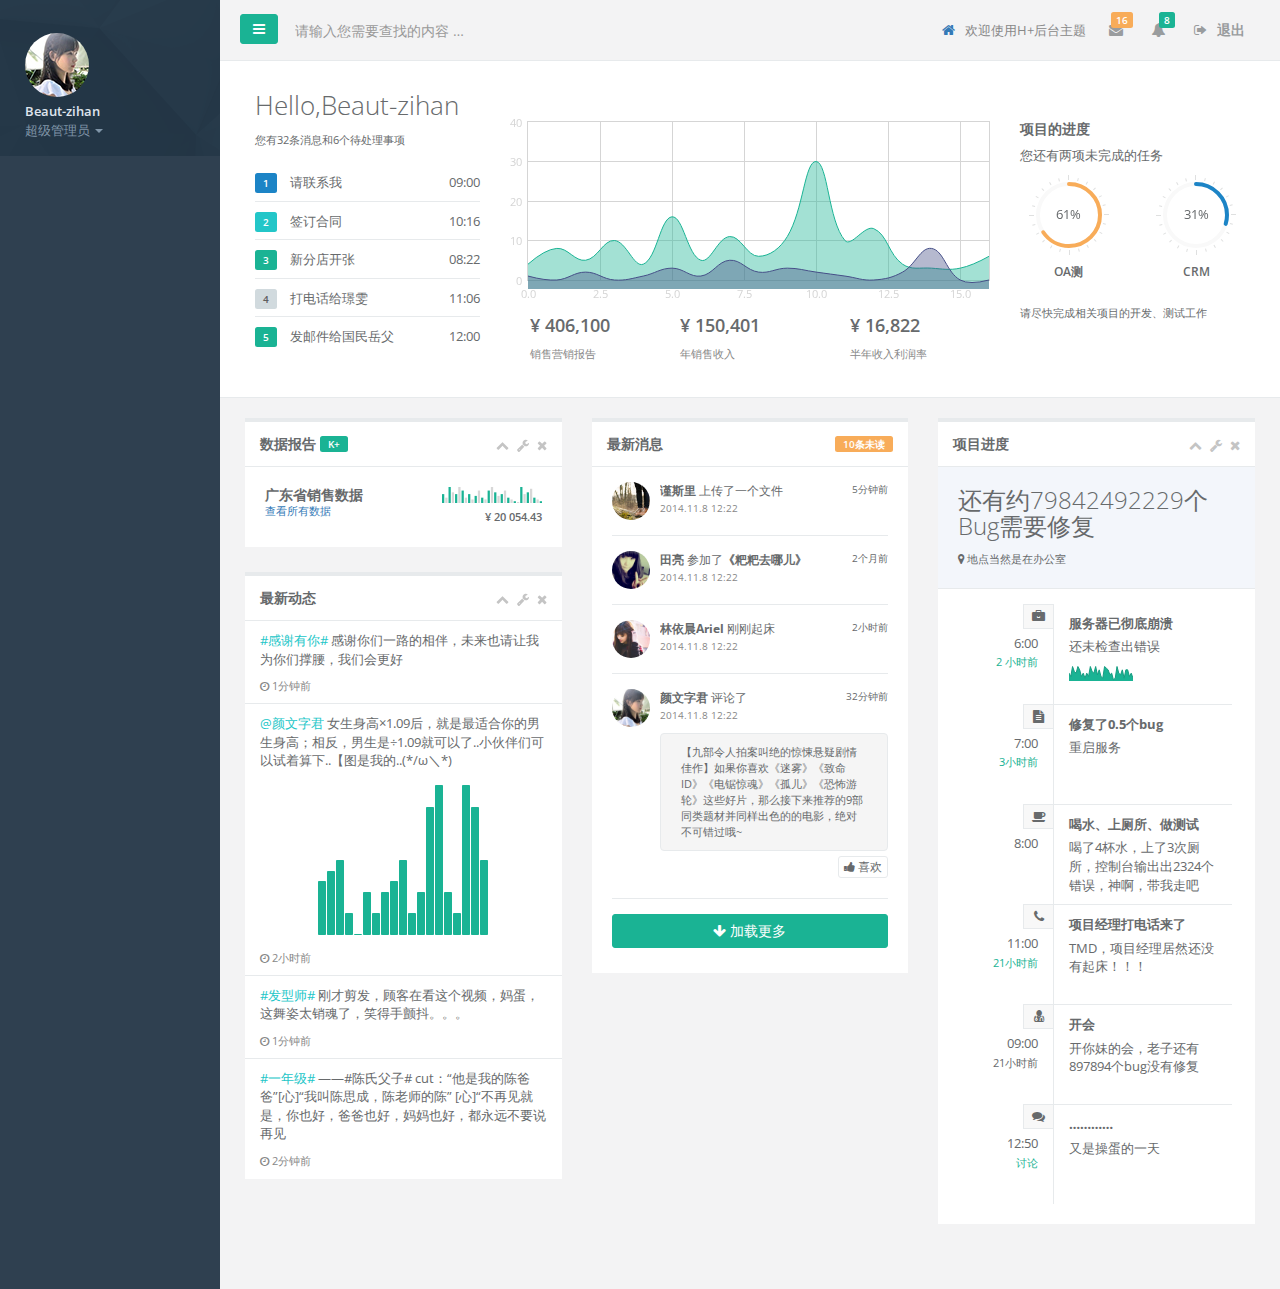
==== commit 285f8baf: "hh" ====
--- a/jfinal_maven/src/main/webapp/index.html
+++ b/jfinal_maven/src/main/webapp/index.html
@@ -631,6 +631,9 @@
 
 		<!--弹框-->
 		<script src="layer/layer.js"></script>
+		
+		<!-- 公用方法 -->
+		<script type="text/javascript" src="page/basePage.js" ></script>
 
 		
 
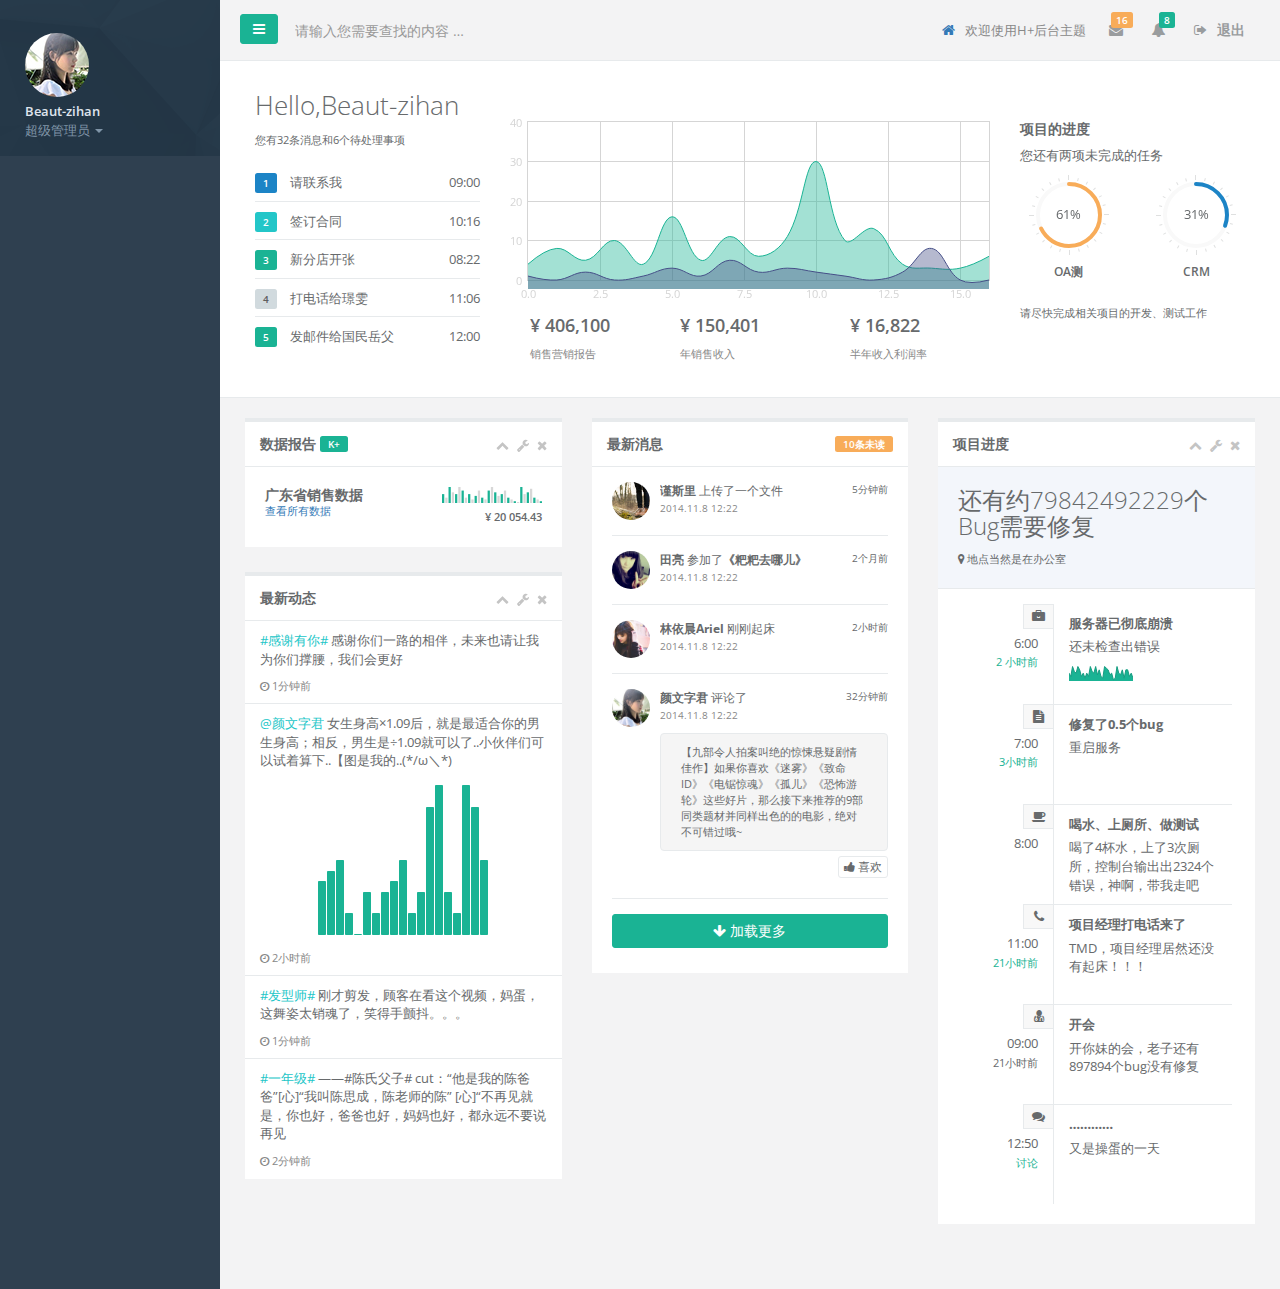
==== commit a34eaaf5: "1" ====
--- a/jfinal_maven/src/main/webapp/index.html
+++ b/jfinal_maven/src/main/webapp/index.html
@@ -77,8 +77,6 @@
                     <li>
                         <a href="layouts.html"><i class="fa fa-columns"></i> <span class="nav-label">布局</span><span class="label label-danger pull-right">2.0</span></a>
                     </li><-->
-						</-->
-
 					</ul>
 				</div>
 			</nav>
